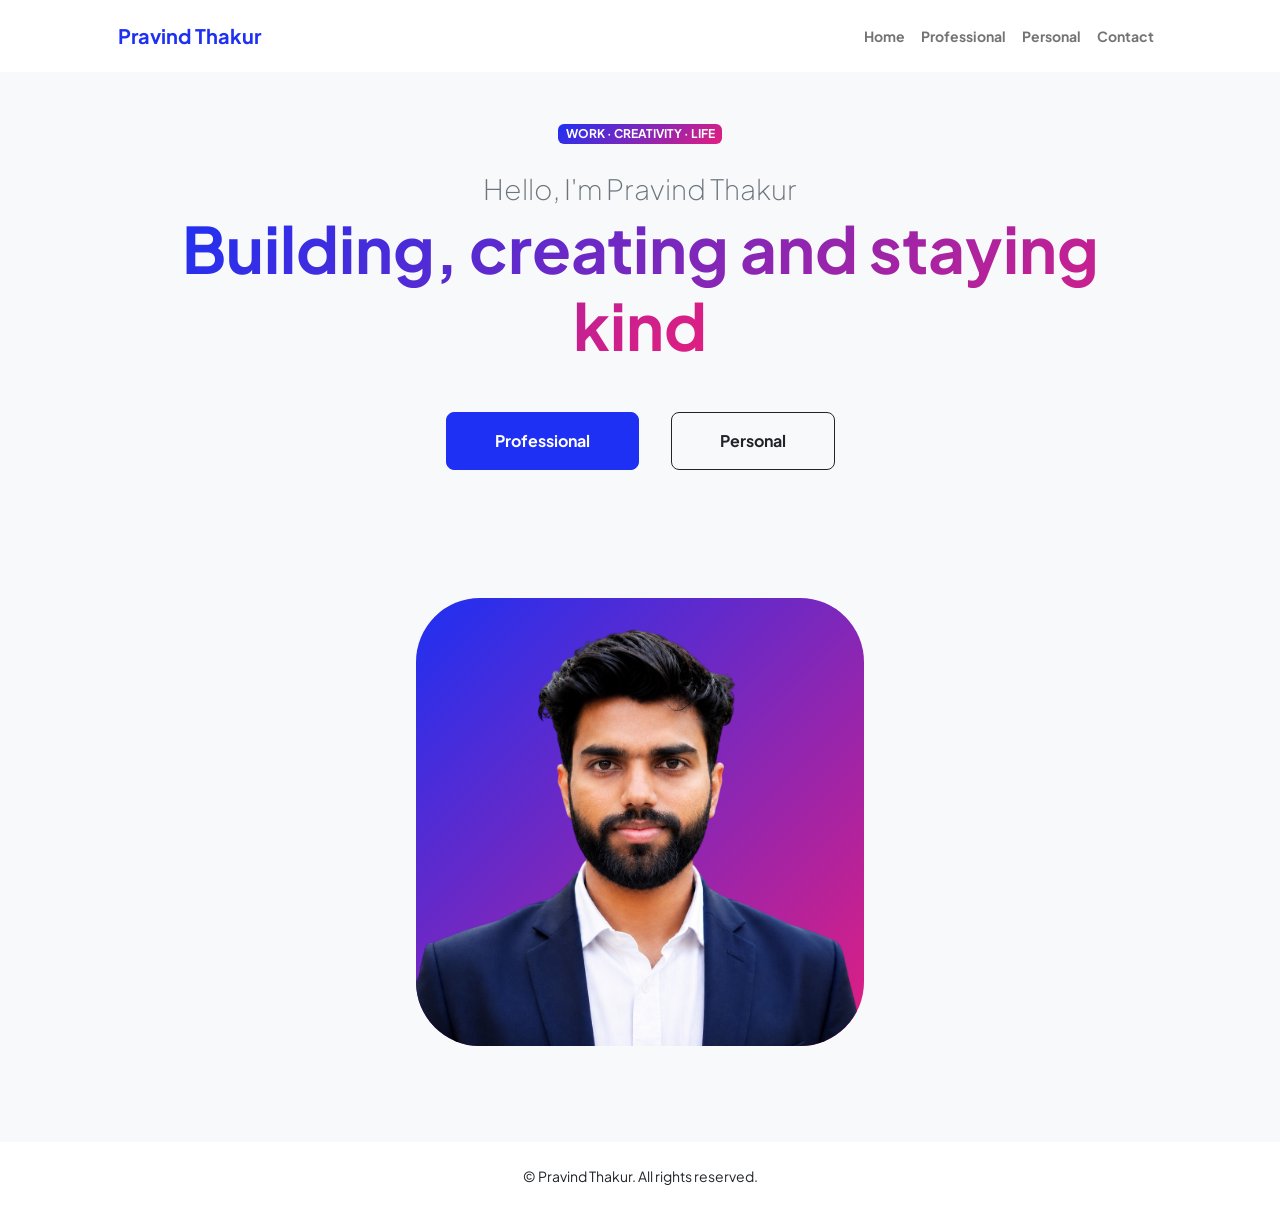
==== index.html @ dda386d2 "Update index.html" ====
<!DOCTYPE html>
<html lang="en">
    <head>
        <meta charset="utf-8" />
        <meta name="viewport" content="width=device-width, initial-scale=1, shrink-to-fit=no" />
        <meta name="description" content="" />
        <meta name="author" content="" />
        <title>Pravind Thakur | Home</title>
        <!-- Favicon-->
        <link rel="icon" type="image/x-icon" href="assets/favicon.ico" />
        <!-- Custom Google font-->
        <link rel="preconnect" href="https://fonts.googleapis.com" />
        <link rel="preconnect" href="https://fonts.gstatic.com" crossorigin />
        <link href="https://fonts.googleapis.com/css2?family=Plus+Jakarta+Sans:wght@100;200;300;400;500;600;700;800;900&amp;display=swap" rel="stylesheet" />
        <!-- Bootstrap icons-->
        <link href="https://cdn.jsdelivr.net/npm/bootstrap-icons@1.8.1/font/bootstrap-icons.css" rel="stylesheet" />
        <!-- Core theme CSS (includes Bootstrap)-->
        <link href="css/styles.css" rel="stylesheet" />
    </head>
    <body class="d-flex flex-column h-100 bg-light">
        <main class="flex-shrink-0">
            <!-- Navigation-->
            <nav class="navbar navbar-expand-lg navbar-light bg-white py-3">
                <div class="container px-5">
                    <a class="navbar-brand" href="index.html"><span class="fw-bolder text-primary">Pravind Thakur</span></a>
                    <button class="navbar-toggler" type="button" data-bs-toggle="collapse" data-bs-target="#navbarSupportedContent" aria-controls="navbarSupportedContent" aria-expanded="false" aria-label="Toggle navigation"><span class="navbar-toggler-icon"></span></button>
                    <div class="collapse navbar-collapse" id="navbarSupportedContent">
                        <ul class="navbar-nav ms-auto mb-2 mb-lg-0 small fw-bolder">
                            <li class="nav-item"><a class="nav-link" href="index.html">Home</a></li>
                            <li class="nav-item"><a class="nav-link" href="Professional.html">Professional</a></li>
                            <li class="nav-item"><a class="nav-link" href="Personal.html">Personal</a></li>
                            <li class="nav-item"><a class="nav-link" href="contact.html">Contact</a></li>
                        </ul>
                    </div>
                </div>
            </nav>
            <!-- Header-->
            <header class="py-5">
                <div class="container px-5 pb-5">
                    <div class="row gx-5 align-items-center">
                        <div class="col-xxl-5">
                            <!-- Header text content-->
<div class="text-center text-xxl-start">
    <div class="badge bg-gradient-primary-to-secondary text-white mb-4"><div class="text-uppercase">WORK  &middot;  CREATIVITY  &middot;  LIFE</div></div>
    <div class="fs-3 fw-light text-muted">Hello, I'm Pravind Thakur</div>
    <h1 class="display-3 fw-bolder mb-5"><span class="text-gradient d-inline">Building, creating and staying kind</span></h1>
    <div class="d-grid gap-3 d-sm-flex justify-content-sm-center justify-content-xxl-start mb-3">
        <a class="btn btn-primary btn-lg px-5 py-3 me-sm-3 fs-6 fw-bolder" href="Professional.html">Professional</a>
        <a class="btn btn-outline-dark btn-lg px-5 py-3 fs-6 fw-bolder" href="Personal.html">Personal</a>
    </div>
</div>
                        </div>
                        <div class="col-xxl-7">
                            <!-- Header profile picture-->
                            <div class="d-flex justify-content-center mt-5 mt-xxl-0">
                                <div class="profile bg-gradient-primary-to-secondary">
                                    <!-- TIP: For best results, use a photo with a transparent background like the demo example below-->
                                    <!-- Watch a tutorial on how to do this on YouTube (link)-->
                                    <img class="profile-img" src="assets/Profile.png" alt="..." />
                                    </div>
                                </div>
                            </div>
                        </div>
                    </div>
                </div>
            </header>

        </main>
        <!-- Footer-->
<footer class="bg-white py-4 mt-auto">
    <div class="container px-5">
        <div class="row align-items-center justify-content-center">
            <div class="col-auto text-center">
                <div class="small m-0">&copy; Pravind Thakur. All rights reserved.</div>
            </div>
        </div>
    </div>
</footer>
        <!-- Bootstrap core JS-->
        <script src="https://cdn.jsdelivr.net/npm/bootstrap@5.2.3/dist/js/bootstrap.bundle.min.js"></script>
        <!-- Core theme JS-->
        <script src="js/scripts.js"></script>
    </body>
</html>
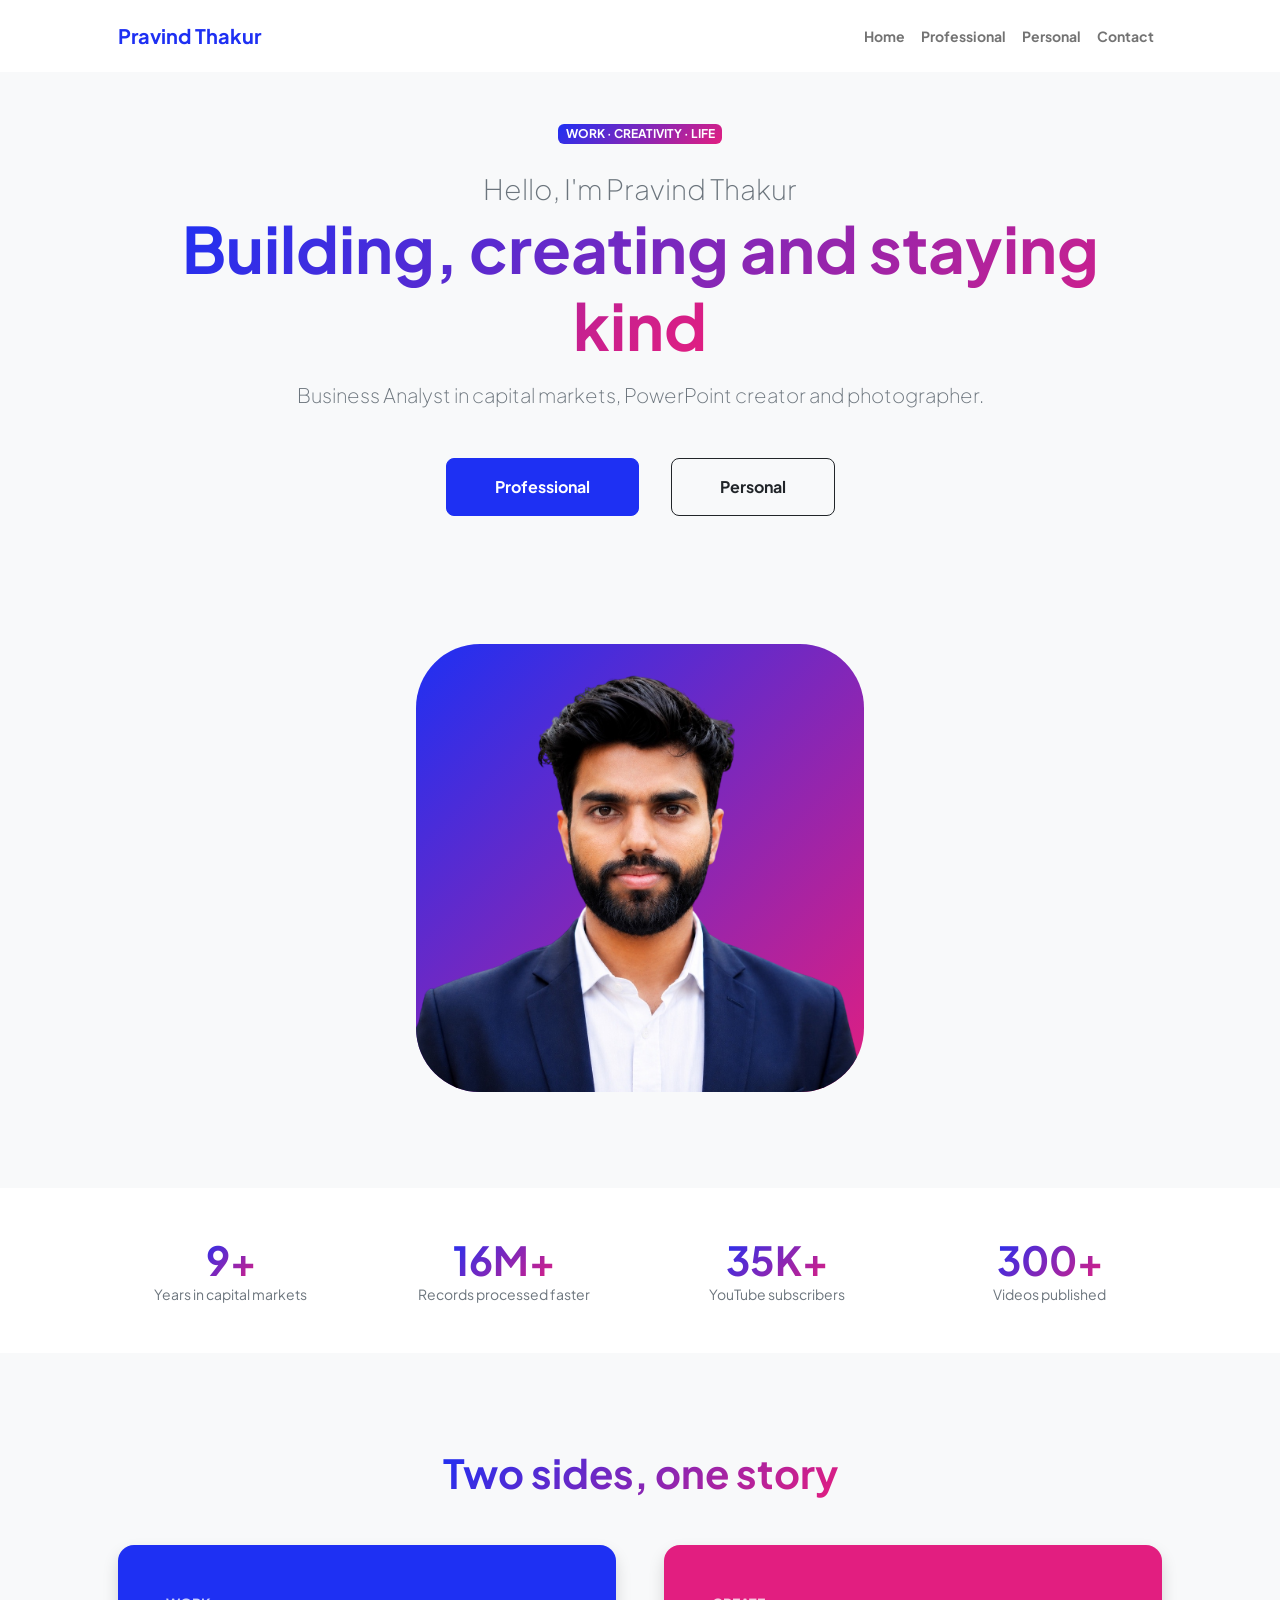
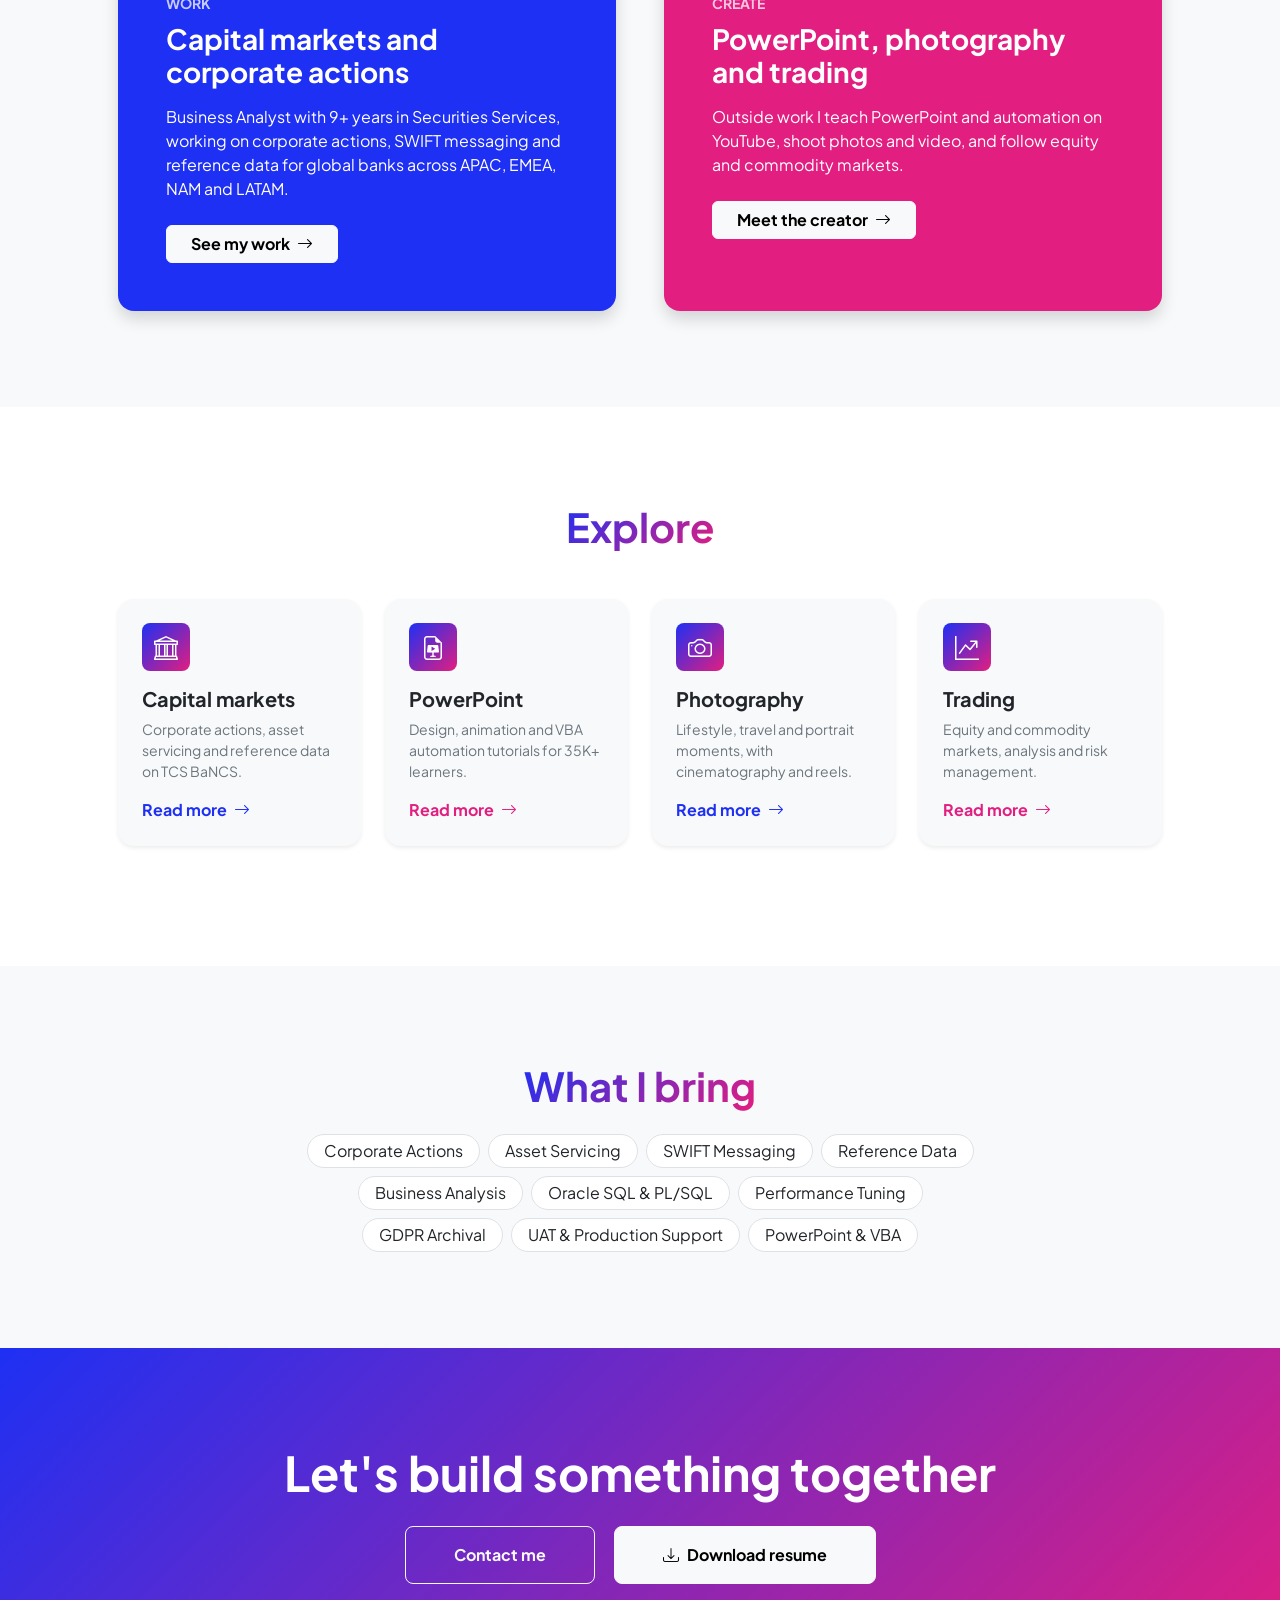
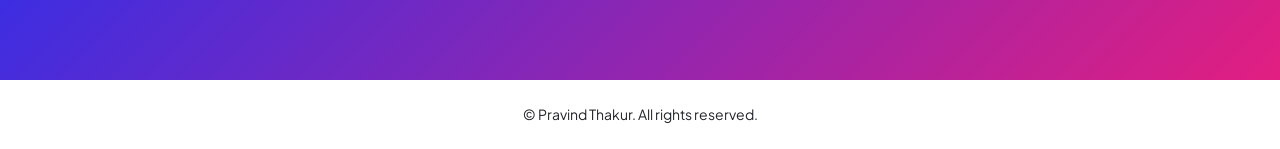
==== commit 010afc61: "Update index.html" ====
--- a/index.html
+++ b/index.html
@@ -34,30 +34,28 @@
                     </div>
                 </div>
             </nav>
-            <!-- Header-->
+
+            <!-- 1. Hero-->
             <header class="py-5">
                 <div class="container px-5 pb-5">
                     <div class="row gx-5 align-items-center">
                         <div class="col-xxl-5">
-                            <!-- Header text content-->
-<div class="text-center text-xxl-start">
-    <div class="badge bg-gradient-primary-to-secondary text-white mb-4"><div class="text-uppercase">WORK  &middot;  CREATIVITY  &middot;  LIFE</div></div>
-    <div class="fs-3 fw-light text-muted">Hello, I'm Pravind Thakur</div>
-    <h1 class="display-3 fw-bolder mb-5"><span class="text-gradient d-inline">Building, creating and staying kind</span></h1>
-    <div class="d-grid gap-3 d-sm-flex justify-content-sm-center justify-content-xxl-start mb-3">
-        <a class="btn btn-primary btn-lg px-5 py-3 me-sm-3 fs-6 fw-bolder" href="Professional.html">Professional</a>
-        <a class="btn btn-outline-dark btn-lg px-5 py-3 fs-6 fw-bolder" href="Personal.html">Personal</a>
-    </div>
-</div>
+                            <div class="text-center text-xxl-start">
+                                <div class="badge bg-gradient-primary-to-secondary text-white mb-4"><div class="text-uppercase">WORK &middot; CREATIVITY &middot; LIFE</div></div>
+                                <div class="fs-3 fw-light text-muted">Hello, I'm Pravind Thakur</div>
+                                <h1 class="display-3 fw-bolder mb-3"><span class="text-gradient d-inline">Building, creating and staying kind</span></h1>
+                                <p class="lead fw-light text-muted mb-5">Business Analyst in capital markets, PowerPoint creator and photographer.</p>
+                                <div class="d-grid gap-3 d-sm-flex justify-content-sm-center justify-content-xxl-start mb-3">
+                                    <a class="btn btn-primary btn-lg px-5 py-3 me-sm-3 fs-6 fw-bolder" href="Professional.html">Professional</a>
+                                    <a class="btn btn-outline-dark btn-lg px-5 py-3 fs-6 fw-bolder" href="Personal.html">Personal</a>
+                                </div>
+                            </div>
                         </div>
                         <div class="col-xxl-7">
                             <!-- Header profile picture-->
                             <div class="d-flex justify-content-center mt-5 mt-xxl-0">
                                 <div class="profile bg-gradient-primary-to-secondary">
-                                    <!-- TIP: For best results, use a photo with a transparent background like the demo example below-->
-                                    <!-- Watch a tutorial on how to do this on YouTube (link)-->
-                                    <img class="profile-img" src="assets/Profile.png" alt="..." />
-                                    </div>
+                                    <img class="profile-img" src="assets/Profile.png" alt="Pravind Thakur" />
                                 </div>
                             </div>
                         </div>
@@ -65,6 +63,147 @@
                 </div>
             </header>
 
+            <!-- 2. Stats strip-->
+            <section class="bg-white py-5">
+                <div class="container px-5">
+                    <div class="row gx-5 text-center">
+                        <div class="col-6 col-md-3 mb-4 mb-md-0">
+                            <div class="display-6 fw-bolder"><span class="text-gradient d-inline">9+</span></div>
+                            <div class="small text-muted">Years in capital markets</div>
+                        </div>
+                        <div class="col-6 col-md-3 mb-4 mb-md-0">
+                            <div class="display-6 fw-bolder"><span class="text-gradient d-inline">16M+</span></div>
+                            <div class="small text-muted">Records processed faster</div>
+                        </div>
+                        <div class="col-6 col-md-3">
+                            <div class="display-6 fw-bolder"><span class="text-gradient d-inline">35K+</span></div>
+                            <div class="small text-muted">YouTube subscribers</div>
+                        </div>
+                        <div class="col-6 col-md-3">
+                            <div class="display-6 fw-bolder"><span class="text-gradient d-inline">300+</span></div>
+                            <div class="small text-muted">Videos published</div>
+                        </div>
+                    </div>
+                </div>
+            </section>
+
+            <!-- 3. Two sides: Work and Create-->
+            <section class="py-5">
+                <div class="container px-5 my-5">
+                    <div class="text-center mb-5">
+                        <h2 class="display-6 fw-bolder mb-0"><span class="text-gradient d-inline">Two sides, one story</span></h2>
+                    </div>
+                    <div class="row gx-5 justify-content-center">
+                        <div class="col-lg-6 mb-4 mb-lg-0">
+                            <div class="card h-100 border-0 shadow rounded-4 bg-primary text-white">
+                                <div class="card-body p-5">
+                                    <div class="small fw-bolder text-uppercase mb-2 opacity-75">Work</div>
+                                    <h3 class="fw-bolder mb-3">Capital markets and corporate actions</h3>
+                                    <p class="mb-4">Business Analyst with 9+ years in Securities Services, working on corporate actions, SWIFT messaging and reference data for global banks across APAC, EMEA, NAM and LATAM.</p>
+                                    <a class="btn btn-light fw-bolder px-4" href="Professional.html">See my work <i class="bi bi-arrow-right ms-1"></i></a>
+                                </div>
+                            </div>
+                        </div>
+                        <div class="col-lg-6">
+                            <div class="card h-100 border-0 shadow rounded-4 bg-secondary text-white">
+                                <div class="card-body p-5">
+                                    <div class="small fw-bolder text-uppercase mb-2 opacity-75">Create</div>
+                                    <h3 class="fw-bolder mb-3">PowerPoint, photography and trading</h3>
+                                    <p class="mb-4">Outside work I teach PowerPoint and automation on YouTube, shoot photos and video, and follow equity and commodity markets.</p>
+                                    <a class="btn btn-light fw-bolder px-4" href="Personal.html">Meet the creator <i class="bi bi-arrow-right ms-1"></i></a>
+                                </div>
+                            </div>
+                        </div>
+                    </div>
+                </div>
+            </section>
+
+            <!-- 4. Explore-->
+            <section class="bg-white py-5">
+                <div class="container px-5 my-5">
+                    <div class="text-center mb-5">
+                        <h2 class="display-6 fw-bolder mb-0"><span class="text-gradient d-inline">Explore</span></h2>
+                    </div>
+                    <div class="row gx-4 row-cols-1 row-cols-md-2 row-cols-xl-4">
+                        <div class="col mb-4">
+                            <div class="card h-100 border-0 shadow-sm rounded-4 bg-light">
+                                <div class="card-body p-4">
+                                    <div class="feature bg-primary bg-gradient-primary-to-secondary text-white rounded-3 mb-3"><i class="bi bi-bank"></i></div>
+                                    <h3 class="h5 fw-bolder">Capital markets</h3>
+                                    <p class="small text-muted">Corporate actions, asset servicing and reference data on TCS BaNCS.</p>
+                                    <a class="text-primary fw-bolder text-decoration-none" href="Professional.html">Read more <i class="bi bi-arrow-right ms-1"></i></a>
+                                </div>
+                            </div>
+                        </div>
+                        <div class="col mb-4">
+                            <div class="card h-100 border-0 shadow-sm rounded-4 bg-light">
+                                <div class="card-body p-4">
+                                    <div class="feature bg-primary bg-gradient-primary-to-secondary text-white rounded-3 mb-3"><i class="bi bi-file-earmark-slides"></i></div>
+                                    <h3 class="h5 fw-bolder">PowerPoint</h3>
+                                    <p class="small text-muted">Design, animation and VBA automation tutorials for 35K+ learners.</p>
+                                    <a class="text-secondary fw-bolder text-decoration-none" href="Powerpoint.html">Read more <i class="bi bi-arrow-right ms-1"></i></a>
+                                </div>
+                            </div>
+                        </div>
+                        <div class="col mb-4">
+                            <div class="card h-100 border-0 shadow-sm rounded-4 bg-light">
+                                <div class="card-body p-4">
+                                    <div class="feature bg-primary bg-gradient-primary-to-secondary text-white rounded-3 mb-3"><i class="bi bi-camera"></i></div>
+                                    <h3 class="h5 fw-bolder">Photography</h3>
+                                    <p class="small text-muted">Lifestyle, travel and portrait moments, with cinematography and reels.</p>
+                                    <a class="text-primary fw-bolder text-decoration-none" href="Photography.html">Read more <i class="bi bi-arrow-right ms-1"></i></a>
+                                </div>
+                            </div>
+                        </div>
+                        <div class="col mb-4">
+                            <div class="card h-100 border-0 shadow-sm rounded-4 bg-light">
+                                <div class="card-body p-4">
+                                    <div class="feature bg-primary bg-gradient-primary-to-secondary text-white rounded-3 mb-3"><i class="bi bi-graph-up-arrow"></i></div>
+                                    <h3 class="h5 fw-bolder">Trading</h3>
+                                    <p class="small text-muted">Equity and commodity markets, analysis and risk management.</p>
+                                    <a class="text-secondary fw-bolder text-decoration-none" href="Trading.html">Read more <i class="bi bi-arrow-right ms-1"></i></a>
+                                </div>
+                            </div>
+                        </div>
+                    </div>
+                </div>
+            </section>
+
+            <!-- 5. Skills at a glance-->
+            <section class="py-5">
+                <div class="container px-5 my-5">
+                    <div class="row gx-5 justify-content-center">
+                        <div class="col-lg-10 col-xl-8">
+                            <div class="text-center mb-4">
+                                <h2 class="display-6 fw-bolder mb-0"><span class="text-gradient d-inline">What I bring</span></h2>
+                            </div>
+                            <div class="d-flex flex-wrap justify-content-center gap-2">
+                                <span class="badge bg-white text-dark border fw-normal fs-6 rounded-pill px-3 py-2">Corporate Actions</span>
+                                <span class="badge bg-white text-dark border fw-normal fs-6 rounded-pill px-3 py-2">Asset Servicing</span>
+                                <span class="badge bg-white text-dark border fw-normal fs-6 rounded-pill px-3 py-2">SWIFT Messaging</span>
+                                <span class="badge bg-white text-dark border fw-normal fs-6 rounded-pill px-3 py-2">Reference Data</span>
+                                <span class="badge bg-white text-dark border fw-normal fs-6 rounded-pill px-3 py-2">Business Analysis</span>
+                                <span class="badge bg-white text-dark border fw-normal fs-6 rounded-pill px-3 py-2">Oracle SQL &amp; PL/SQL</span>
+                                <span class="badge bg-white text-dark border fw-normal fs-6 rounded-pill px-3 py-2">Performance Tuning</span>
+                                <span class="badge bg-white text-dark border fw-normal fs-6 rounded-pill px-3 py-2">GDPR Archival</span>
+                                <span class="badge bg-white text-dark border fw-normal fs-6 rounded-pill px-3 py-2">UAT &amp; Production Support</span>
+                                <span class="badge bg-white text-dark border fw-normal fs-6 rounded-pill px-3 py-2">PowerPoint &amp; VBA</span>
+                            </div>
+                        </div>
+                    </div>
+                </div>
+            </section>
+
+            <!-- 6. Call to action-->
+            <section class="py-5 bg-gradient-primary-to-secondary text-white">
+                <div class="container px-5 my-5">
+                    <div class="text-center">
+                        <h2 class="display-5 fw-bolder mb-4">Let's build something together</h2>
+                        <a class="btn btn-outline-light btn-lg px-5 py-3 fs-6 fw-bolder me-sm-3 mb-3 mb-sm-0" href="contact.html">Contact me</a>
+                        <a class="btn btn-light btn-lg px-5 py-3 fs-6 fw-bolder" href="assets/PravindThakur.pdf" download="PravindThakur.pdf"><i class="bi bi-download me-2"></i>Download resume</a>
+                    </div>
+                </div>
+            </section>
         </main>
         <!-- Footer-->
 <footer class="bg-white py-4 mt-auto">
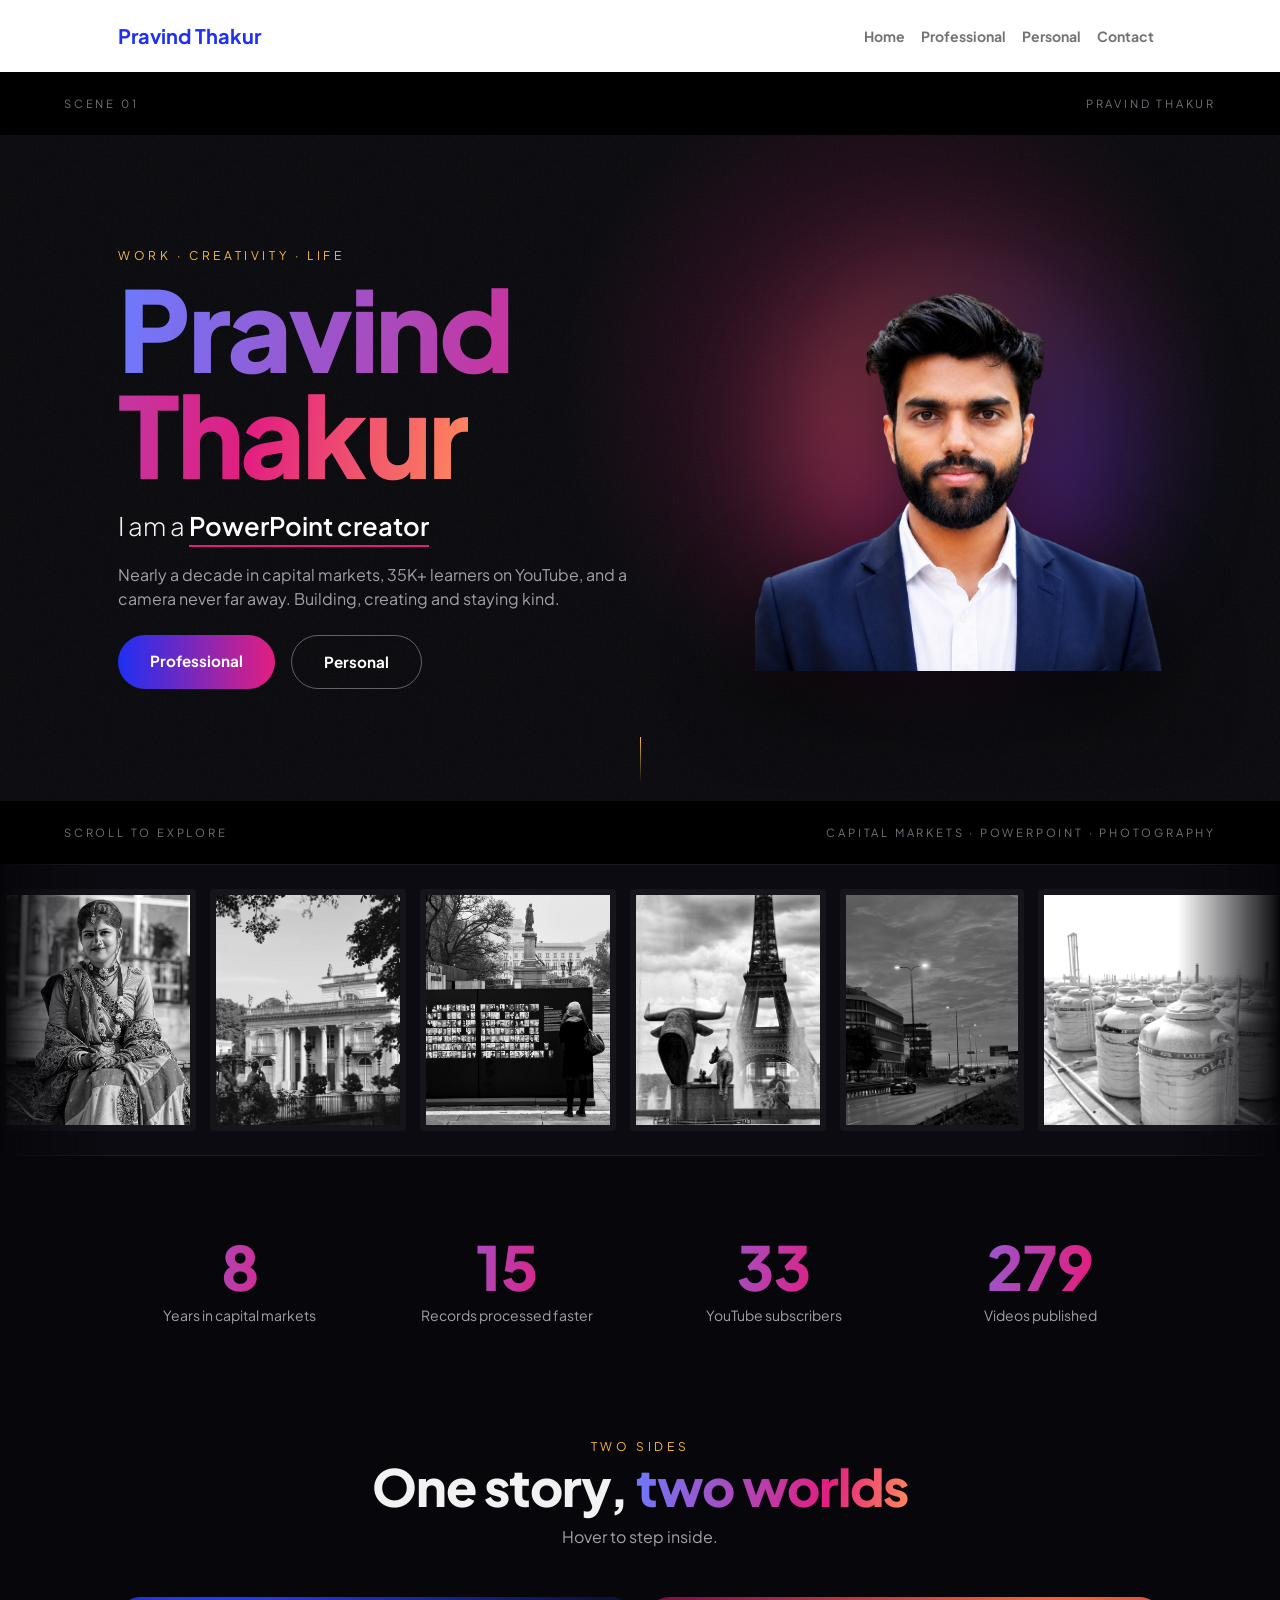
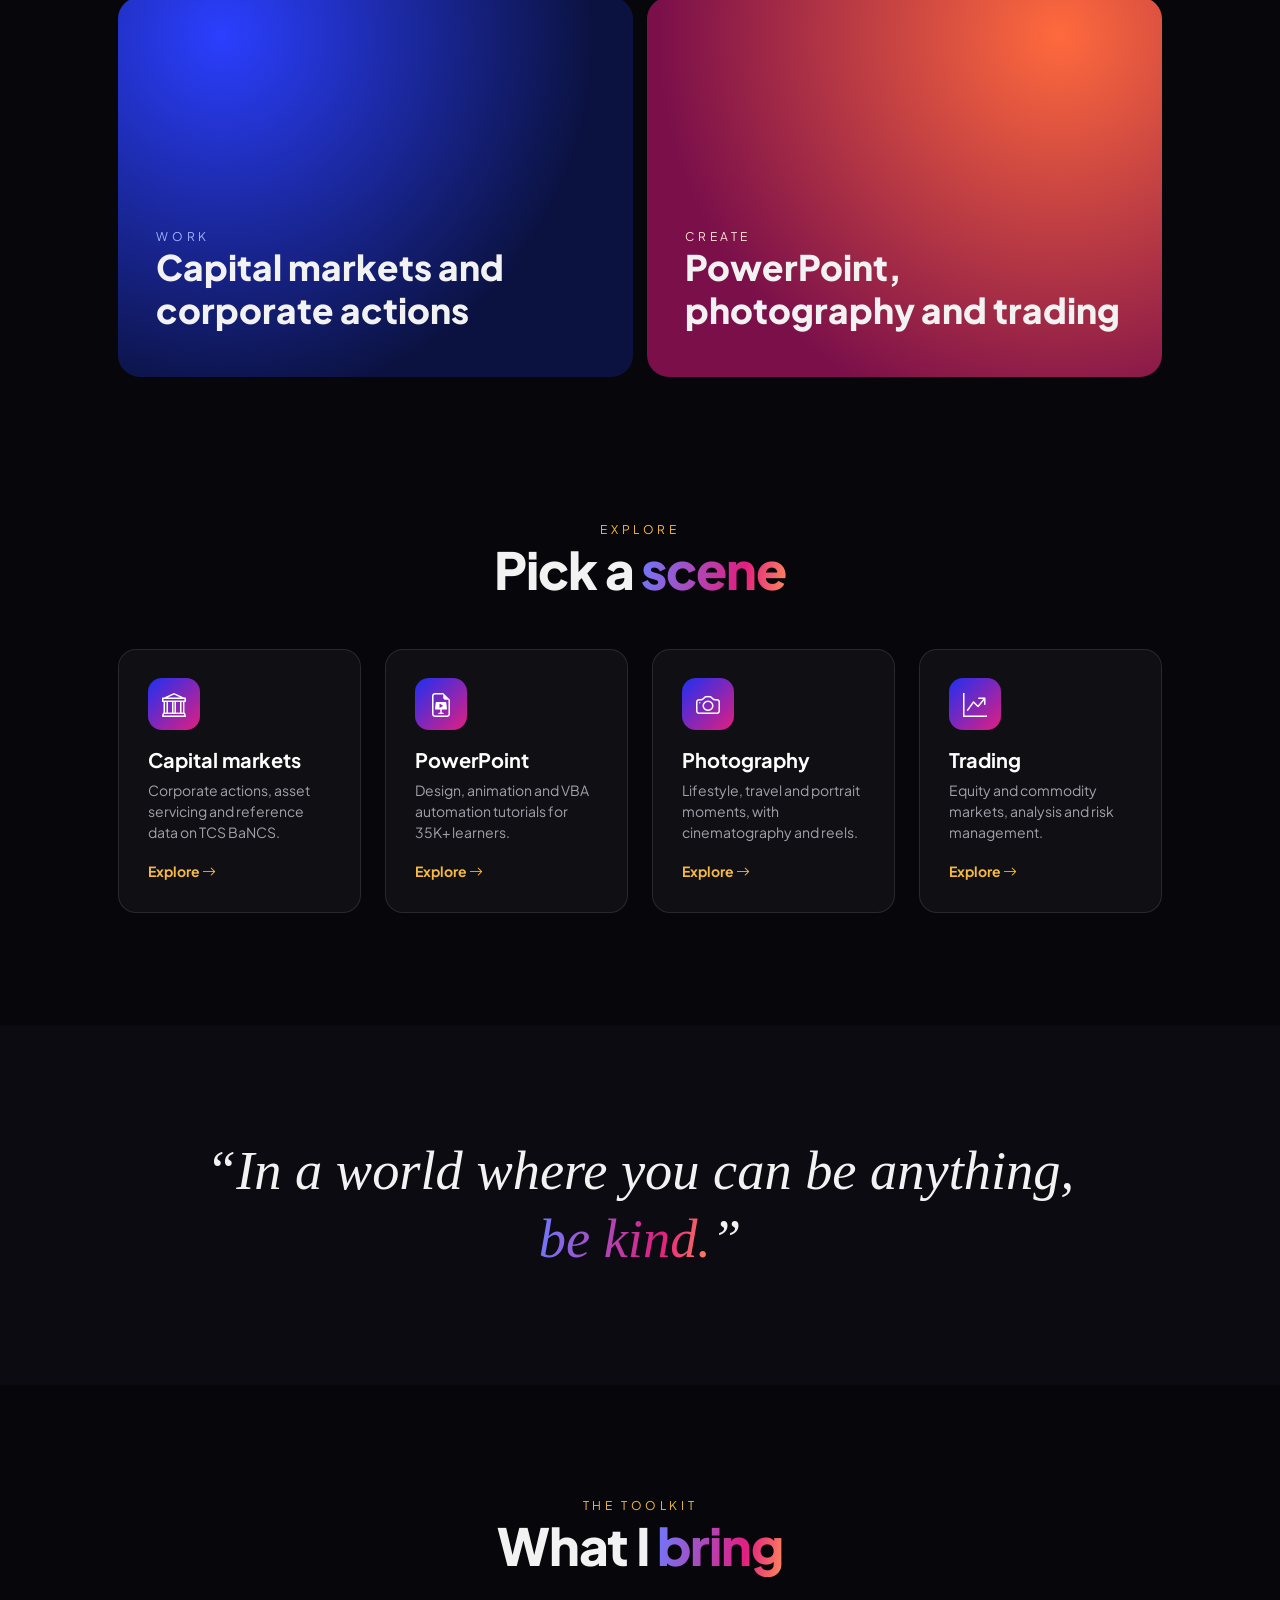
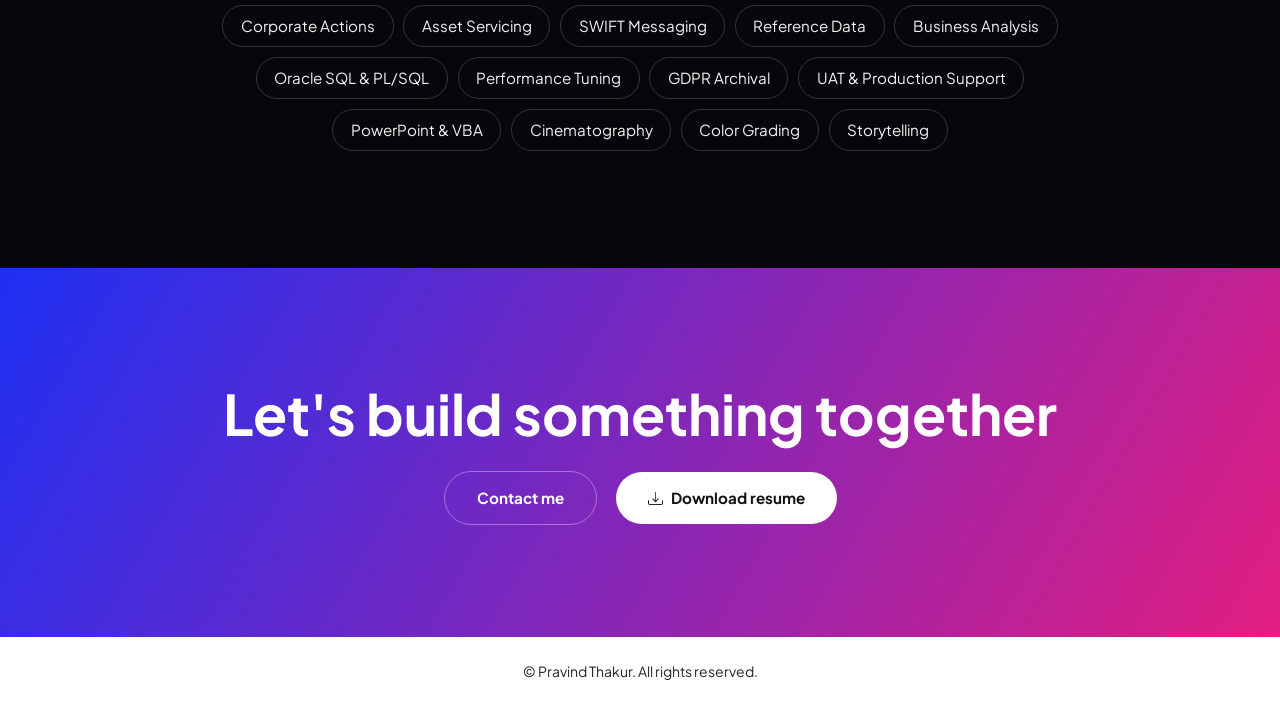
==== commit 51acda1f: "Update index.html" ====
--- a/index.html
+++ b/index.html
@@ -35,175 +35,323 @@
                 </div>
             </nav>
 
-            <!-- 1. Hero-->
-            <header class="py-5">
-                <div class="container px-5 pb-5">
-                    <div class="row gx-5 align-items-center">
-                        <div class="col-xxl-5">
-                            <div class="text-center text-xxl-start">
-                                <div class="badge bg-gradient-primary-to-secondary text-white mb-4"><div class="text-uppercase">WORK &middot; CREATIVITY &middot; LIFE</div></div>
-                                <div class="fs-3 fw-light text-muted">Hello, I'm Pravind Thakur</div>
-                                <h1 class="display-3 fw-bolder mb-3"><span class="text-gradient d-inline">Building, creating and staying kind</span></h1>
-                                <p class="lead fw-light text-muted mb-5">Business Analyst in capital markets, PowerPoint creator and photographer.</p>
-                                <div class="d-grid gap-3 d-sm-flex justify-content-sm-center justify-content-xxl-start mb-3">
-                                    <a class="btn btn-primary btn-lg px-5 py-3 me-sm-3 fs-6 fw-bolder" href="Professional.html">Professional</a>
-                                    <a class="btn btn-outline-dark btn-lg px-5 py-3 fs-6 fw-bolder" href="Personal.html">Personal</a>
+            <!-- ===== Cinematic home body: styles ===== -->
+            <script>document.documentElement.classList.add('js');</script>
+            <style>
+                .cine{background:#07070b;color:#f2f2f2;position:relative;overflow:hidden}
+                .cine a{text-decoration:none}
+                .c-grad{background:linear-gradient(100deg,#6c7bff 0%,#e21e80 70%,#ff8a5c 100%);-webkit-background-clip:text;background-clip:text;-webkit-text-fill-color:transparent}
+                .c-gold{color:#f5b942}
+                .c-muted{color:#a1a1aa}
+                #cScroll{position:fixed;top:0;left:0;height:3px;width:0;background:linear-gradient(90deg,#1e30f3,#e21e80);z-index:2000}
+
+                .c-hero{position:relative;min-height:88vh;display:flex;align-items:center;padding:9vh 0}
+                .c-hero::before{content:"";position:absolute;inset:0;background:radial-gradient(520px circle at var(--mx,70%) var(--my,40%),rgba(226,30,128,.28),transparent 65%);pointer-events:none}
+                .c-hero::after{content:"";position:absolute;inset:0;opacity:.07;pointer-events:none;background-image:url("data:image/svg+xml;utf8,<svg xmlns='http://www.w3.org/2000/svg' width='160' height='160'><filter id='n'><feTurbulence type='fractalNoise' baseFrequency='.9' numOctaves='2'/></filter><rect width='100%' height='100%' filter='url(%23n)'/></svg>")}
+                .c-lb{position:absolute;left:0;right:0;height:7vh;background:#000;display:flex;align-items:center;justify-content:space-between;padding:0 5vw;font-size:.7rem;letter-spacing:.25em;text-transform:uppercase;color:#71717a;z-index:2}
+                .c-lb.top{top:0}.c-lb.bot{bottom:0}
+                .c-eyebrow{letter-spacing:.3em;font-size:.75rem;text-transform:uppercase;color:#f5b942}
+                .c-title{font-size:clamp(3rem,9vw,7rem);font-weight:800;line-height:.95;letter-spacing:-.03em;margin:.6rem 0 1.2rem}
+                .c-role{font-size:clamp(1.1rem,2.4vw,1.6rem);font-weight:300;min-height:2.2em}
+                .c-role b{font-weight:600;color:#fff;transition:opacity .35s,transform .35s;display:inline-block;border-bottom:2px solid #e21e80}
+                .c-role b.out{opacity:0;transform:translateY(8px)}
+                .c-btn{display:inline-block;padding:.9rem 2rem;border-radius:999px;font-weight:700;font-size:.95rem;transition:transform .25s,box-shadow .25s,background .25s}
+                .c-btn:hover{transform:translateY(-3px)}
+                .c-btn.fill{background:linear-gradient(90deg,#1e30f3,#e21e80);color:#fff}
+                .c-btn.fill:hover{box-shadow:0 10px 30px rgba(226,30,128,.4);color:#fff}
+                .c-btn.line{border:1px solid rgba(255,255,255,.35);color:#fff}
+                .c-btn.line:hover{background:#fff;color:#000}
+                .c-portrait{position:relative;display:flex;justify-content:center;z-index:1}
+                .c-portrait::before{content:"";position:absolute;width:75%;aspect-ratio:1;border-radius:50%;top:8%;background:conic-gradient(from 90deg,#1e30f3,#e21e80,#ff8a5c,#1e30f3);filter:blur(70px);opacity:.55;animation:cSpin 14s linear infinite}
+                @keyframes cSpin{to{transform:rotate(360deg)}}
+                .c-portrait img{position:relative;max-height:62vh;max-width:100%;animation:cFloat 6s ease-in-out infinite;filter:drop-shadow(0 25px 40px rgba(0,0,0,.6))}
+                @keyframes cFloat{50%{transform:translateY(-12px)}}
+                .c-scroll{position:absolute;bottom:9vh;left:50%;width:1px;height:46px;background:linear-gradient(#f5b942,transparent);z-index:2;animation:cDrop 2s ease-in-out infinite}
+                @keyframes cDrop{0%{transform:scaleY(0);transform-origin:top}50%{transform:scaleY(1);transform-origin:top}51%{transform-origin:bottom}100%{transform:scaleY(0);transform-origin:bottom}}
+
+                .c-sec{padding:7rem 0;position:relative}
+                .c-h2{font-size:clamp(2rem,4.5vw,3.2rem);font-weight:800;letter-spacing:-.02em}
+
+                .c-reel{overflow:hidden;padding:1.5rem 0;border-top:1px solid #1c1c24;border-bottom:1px solid #1c1c24;background:#0b0b11;-webkit-mask-image:linear-gradient(90deg,transparent,#000 8%,#000 92%,transparent);mask-image:linear-gradient(90deg,transparent,#000 8%,#000 92%,transparent)}
+                .c-track{display:flex;gap:14px;width:max-content;animation:cMarq 60s linear infinite}
+                .c-reel:hover .c-track{animation-play-state:paused}
+                @keyframes cMarq{to{transform:translateX(-50%)}}
+                .c-frame{flex:0 0 auto;border:6px solid #15151c;border-radius:4px;overflow:hidden;position:relative}
+                .c-frame img{height:230px;width:auto;display:block;filter:grayscale(1) contrast(1.1);transition:filter .4s,transform .4s}
+                .c-frame:hover img{filter:none;transform:scale(1.06)}
+
+                .c-stat{font-size:clamp(2.4rem,5vw,3.8rem);font-weight:800;line-height:1}
+
+                .c-worlds{display:flex;gap:14px;min-height:380px}
+                .c-world{flex:1;border-radius:22px;padding:2.4rem;display:flex;flex-direction:column;justify-content:flex-end;position:relative;overflow:hidden;transition:flex .6s cubic-bezier(.2,.8,.2,1)}
+                .c-world:hover{flex:1.7}
+                .c-world.work{background:radial-gradient(circle at 20% 10%,#2b3fff,#0b1240 70%)}
+                .c-world.create{background:radial-gradient(circle at 80% 10%,#ff6a3d,#7a0f4a 75%)}
+                .c-world .more{max-height:0;opacity:0;overflow:hidden;transition:max-height .6s,opacity .6s}
+                .c-world:hover .more{max-height:200px;opacity:1}
+                .c-world h3{font-size:clamp(1.5rem,3vw,2.2rem);font-weight:800}
+                @media (max-width:767px){.c-worlds{flex-direction:column}.c-world .more{max-height:200px;opacity:1}}
+
+                .c-card{background:rgba(255,255,255,.04);border:1px solid rgba(255,255,255,.1);border-radius:18px;padding:1.8rem;height:100%;transition:transform .15s,border-color .3s,background .3s;transform-style:preserve-3d}
+                .c-card:hover{border-color:rgba(226,30,128,.7);background:rgba(255,255,255,.07)}
+                .c-ico{width:52px;height:52px;border-radius:14px;display:flex;align-items:center;justify-content:center;font-size:1.5rem;background:linear-gradient(135deg,#1e30f3,#e21e80);color:#fff;margin-bottom:1.1rem}
+
+                .c-quote{font-family:Georgia,'Times New Roman',serif;font-style:italic;font-size:clamp(1.8rem,4.6vw,3.4rem);line-height:1.25;text-align:center;max-width:900px;margin:0 auto}
+                .c-tag{display:inline-block;padding:.55rem 1.1rem;margin:.3rem;border:1px solid rgba(255,255,255,.18);border-radius:999px;font-size:.95rem;transition:all .25s;cursor:default}
+                .c-tag:hover{background:#fff;color:#000;transform:translateY(-4px) rotate(-2deg);box-shadow:0 10px 24px rgba(226,30,128,.35)}
+
+                .c-cta{background:linear-gradient(120deg,#1e30f3,#e21e80);padding:7rem 0;text-align:center}
+
+                .js .rv{opacity:0;transform:translateY(34px);transition:opacity .9s ease,transform .9s ease}
+                .js .rv.in{opacity:1;transform:none}
+                .js .rv.d1{transition-delay:.12s}.js .rv.d2{transition-delay:.24s}.js .rv.d3{transition-delay:.36s}
+                @media (prefers-reduced-motion:reduce){
+                    .c-track,.c-portrait::before,.c-portrait img,.c-scroll{animation:none}
+                    .js .rv{opacity:1;transform:none;transition:none}
+                    .c-world,.c-card,.c-tag,.c-btn{transition:none}
+                }
+            </style>
+
+            <div class="cine">
+                <div id="cScroll"></div>
+
+                <!-- 1. Hero scene-->
+                <section class="c-hero" id="cHero">
+                    <div class="c-lb top"><span>Scene 01</span><span>Pravind Thakur</span></div>
+                    <div class="container px-5" style="position:relative;z-index:1">
+                        <div class="row align-items-center gx-5">
+                            <div class="col-lg-7 text-center text-lg-start rv">
+                                <div class="c-eyebrow">Work &middot; Creativity &middot; Life</div>
+                                <h1 class="c-title"><span class="c-grad">Pravind<br>Thakur</span></h1>
+                                <div class="c-role">I am a <b id="cRole">business analyst</b></div>
+                                <p class="c-muted mb-4" style="max-width:520px">Nearly a decade in capital markets, 35K+ learners on YouTube, and a camera never far away. Building, creating and staying kind.</p>
+                                <div class="d-flex flex-wrap gap-3 justify-content-center justify-content-lg-start">
+                                    <a class="c-btn fill" href="Professional.html">Professional</a>
+                                    <a class="c-btn line" href="Personal.html">Personal</a>
                                 </div>
                             </div>
-                        </div>
-                        <div class="col-xxl-7">
-                            <!-- Header profile picture-->
-                            <div class="d-flex justify-content-center mt-5 mt-xxl-0">
-                                <div class="profile bg-gradient-primary-to-secondary">
-                                    <img class="profile-img" src="assets/Profile.png" alt="Pravind Thakur" />
+                            <div class="col-lg-5 mt-5 mt-lg-0 rv d2">
+                                <div class="c-portrait"><img src="assets/Profile.png" alt="Pravind Thakur" /></div>
+                            </div>
+                        </div>
+                    </div>
+                    <div class="c-scroll"></div>
+                    <div class="c-lb bot"><span>Scroll to explore</span><span>Capital markets &middot; PowerPoint &middot; Photography</span></div>
+                </section>
+
+                <!-- 2. Photo reel-->
+                <section class="c-reel" aria-label="Photo reel">
+                    <div class="c-track">
+                        <a class="c-frame" href="Photography.html"><img src="photos/photo1.JPG" alt="Photo 1" loading="lazy" onerror="this.parentNode.style.display='none'" /></a>
+                        <a class="c-frame" href="Photography.html"><img src="photos/photo2.JPG" alt="Photo 2" loading="lazy" onerror="this.parentNode.style.display='none'" /></a>
+                        <a class="c-frame" href="Photography.html"><img src="photos/photo3.JPG" alt="Photo 3" loading="lazy" onerror="this.parentNode.style.display='none'" /></a>
+                        <a class="c-frame" href="Photography.html"><img src="photos/photo4.JPG" alt="Photo 4" loading="lazy" onerror="this.parentNode.style.display='none'" /></a>
+                        <a class="c-frame" href="Photography.html"><img src="photos/photo5.JPG" alt="Photo 5" loading="lazy" onerror="this.parentNode.style.display='none'" /></a>
+                        <a class="c-frame" href="Photography.html"><img src="photos/photo7.jpeg" alt="Photo 7" loading="lazy" onerror="this.parentNode.style.display='none'" /></a>
+                        <a class="c-frame" href="Photography.html"><img src="photos/photo8.jpeg" alt="Photo 8" loading="lazy" onerror="this.parentNode.style.display='none'" /></a>
+                        <a class="c-frame" href="Photography.html"><img src="photos/photo9.jpg" alt="Photo 9" loading="lazy" onerror="this.parentNode.style.display='none'" /></a>
+                        <a class="c-frame" href="Photography.html"><img src="photos/photo1.JPG" alt="" loading="lazy" onerror="this.parentNode.style.display='none'" /></a>
+                        <a class="c-frame" href="Photography.html"><img src="photos/photo2.JPG" alt="" loading="lazy" onerror="this.parentNode.style.display='none'" /></a>
+                        <a class="c-frame" href="Photography.html"><img src="photos/photo3.JPG" alt="" loading="lazy" onerror="this.parentNode.style.display='none'" /></a>
+                        <a class="c-frame" href="Photography.html"><img src="photos/photo4.JPG" alt="" loading="lazy" onerror="this.parentNode.style.display='none'" /></a>
+                        <a class="c-frame" href="Photography.html"><img src="photos/photo5.JPG" alt="" loading="lazy" onerror="this.parentNode.style.display='none'" /></a>
+                        <a class="c-frame" href="Photography.html"><img src="photos/photo7.jpeg" alt="" loading="lazy" onerror="this.parentNode.style.display='none'" /></a>
+                        <a class="c-frame" href="Photography.html"><img src="photos/photo8.jpeg" alt="" loading="lazy" onerror="this.parentNode.style.display='none'" /></a>
+                        <a class="c-frame" href="Photography.html"><img src="photos/photo9.jpg" alt="" loading="lazy" onerror="this.parentNode.style.display='none'" /></a>
+                    </div>
+                </section>
+
+                <!-- 3. Numbers-->
+                <section class="c-sec" style="padding:5rem 0">
+                    <div class="container px-5">
+                        <div class="row text-center gy-4">
+                            <div class="col-6 col-md-3 rv"><div class="c-stat c-grad" data-count="9" data-suffix="+">0</div><div class="c-muted small mt-2">Years in capital markets</div></div>
+                            <div class="col-6 col-md-3 rv d1"><div class="c-stat c-grad" data-count="16" data-suffix="M+">0</div><div class="c-muted small mt-2">Records processed faster</div></div>
+                            <div class="col-6 col-md-3 rv d2"><div class="c-stat c-grad" data-count="35" data-suffix="K+">0</div><div class="c-muted small mt-2">YouTube subscribers</div></div>
+                            <div class="col-6 col-md-3 rv d3"><div class="c-stat c-grad" data-count="300" data-suffix="+">0</div><div class="c-muted small mt-2">Videos published</div></div>
+                        </div>
+                    </div>
+                </section>
+
+                <!-- 4. Two worlds-->
+                <section class="c-sec" style="padding-top:2rem">
+                    <div class="container px-5">
+                        <div class="text-center mb-5 rv">
+                            <div class="c-eyebrow">Two sides</div>
+                            <h2 class="c-h2">One story, <span class="c-grad">two worlds</span></h2>
+                            <p class="c-muted">Hover to step inside.</p>
+                        </div>
+                        <div class="c-worlds rv d1">
+                            <div class="c-world work">
+                                <div class="c-eyebrow" style="color:#9db4ff">Work</div>
+                                <h3>Capital markets and corporate actions</h3>
+                                <div class="more">
+                                    <p class="mt-2">Business Analyst on TCS BaNCS, working with global banks across APAC, EMEA, NAM and LATAM on corporate actions, SWIFT messaging and reference data.</p>
+                                    <a class="c-btn fill" href="Professional.html">See my work</a>
                                 </div>
                             </div>
-                        </div>
-                    </div>
-                </div>
-            </header>
-
-            <!-- 2. Stats strip-->
-            <section class="bg-white py-5">
-                <div class="container px-5">
-                    <div class="row gx-5 text-center">
-                        <div class="col-6 col-md-3 mb-4 mb-md-0">
-                            <div class="display-6 fw-bolder"><span class="text-gradient d-inline">9+</span></div>
-                            <div class="small text-muted">Years in capital markets</div>
-                        </div>
-                        <div class="col-6 col-md-3 mb-4 mb-md-0">
-                            <div class="display-6 fw-bolder"><span class="text-gradient d-inline">16M+</span></div>
-                            <div class="small text-muted">Records processed faster</div>
-                        </div>
-                        <div class="col-6 col-md-3">
-                            <div class="display-6 fw-bolder"><span class="text-gradient d-inline">35K+</span></div>
-                            <div class="small text-muted">YouTube subscribers</div>
-                        </div>
-                        <div class="col-6 col-md-3">
-                            <div class="display-6 fw-bolder"><span class="text-gradient d-inline">300+</span></div>
-                            <div class="small text-muted">Videos published</div>
-                        </div>
-                    </div>
-                </div>
-            </section>
-
-            <!-- 3. Two sides: Work and Create-->
-            <section class="py-5">
-                <div class="container px-5 my-5">
-                    <div class="text-center mb-5">
-                        <h2 class="display-6 fw-bolder mb-0"><span class="text-gradient d-inline">Two sides, one story</span></h2>
-                    </div>
-                    <div class="row gx-5 justify-content-center">
-                        <div class="col-lg-6 mb-4 mb-lg-0">
-                            <div class="card h-100 border-0 shadow rounded-4 bg-primary text-white">
-                                <div class="card-body p-5">
-                                    <div class="small fw-bolder text-uppercase mb-2 opacity-75">Work</div>
-                                    <h3 class="fw-bolder mb-3">Capital markets and corporate actions</h3>
-                                    <p class="mb-4">Business Analyst with 9+ years in Securities Services, working on corporate actions, SWIFT messaging and reference data for global banks across APAC, EMEA, NAM and LATAM.</p>
-                                    <a class="btn btn-light fw-bolder px-4" href="Professional.html">See my work <i class="bi bi-arrow-right ms-1"></i></a>
+                            <div class="c-world create">
+                                <div class="c-eyebrow" style="color:#ffe3d1">Create</div>
+                                <h3>PowerPoint, photography and trading</h3>
+                                <div class="more">
+                                    <p class="mt-2">I teach PowerPoint and automation on YouTube, shoot photos and video, and follow equity and commodity markets.</p>
+                                    <a class="c-btn line" href="Personal.html">Meet the creator</a>
                                 </div>
                             </div>
                         </div>
-                        <div class="col-lg-6">
-                            <div class="card h-100 border-0 shadow rounded-4 bg-secondary text-white">
-                                <div class="card-body p-5">
-                                    <div class="small fw-bolder text-uppercase mb-2 opacity-75">Create</div>
-                                    <h3 class="fw-bolder mb-3">PowerPoint, photography and trading</h3>
-                                    <p class="mb-4">Outside work I teach PowerPoint and automation on YouTube, shoot photos and video, and follow equity and commodity markets.</p>
-                                    <a class="btn btn-light fw-bolder px-4" href="Personal.html">Meet the creator <i class="bi bi-arrow-right ms-1"></i></a>
-                                </div>
-                            </div>
-                        </div>
-                    </div>
-                </div>
-            </section>
-
-            <!-- 4. Explore-->
-            <section class="bg-white py-5">
-                <div class="container px-5 my-5">
-                    <div class="text-center mb-5">
-                        <h2 class="display-6 fw-bolder mb-0"><span class="text-gradient d-inline">Explore</span></h2>
-                    </div>
-                    <div class="row gx-4 row-cols-1 row-cols-md-2 row-cols-xl-4">
-                        <div class="col mb-4">
-                            <div class="card h-100 border-0 shadow-sm rounded-4 bg-light">
-                                <div class="card-body p-4">
-                                    <div class="feature bg-primary bg-gradient-primary-to-secondary text-white rounded-3 mb-3"><i class="bi bi-bank"></i></div>
+                    </div>
+                </section>
+
+                <!-- 5. Explore cards-->
+                <section class="c-sec" style="padding-top:2rem">
+                    <div class="container px-5">
+                        <div class="text-center mb-5 rv">
+                            <div class="c-eyebrow">Explore</div>
+                            <h2 class="c-h2">Pick a <span class="c-grad">scene</span></h2>
+                        </div>
+                        <div class="row g-4">
+                            <div class="col-md-6 col-xl-3 rv">
+                                <a class="c-card d-block text-white" data-tilt href="Professional.html">
+                                    <div class="c-ico"><i class="bi bi-bank"></i></div>
                                     <h3 class="h5 fw-bolder">Capital markets</h3>
-                                    <p class="small text-muted">Corporate actions, asset servicing and reference data on TCS BaNCS.</p>
-                                    <a class="text-primary fw-bolder text-decoration-none" href="Professional.html">Read more <i class="bi bi-arrow-right ms-1"></i></a>
-                                </div>
-                            </div>
-                        </div>
-                        <div class="col mb-4">
-                            <div class="card h-100 border-0 shadow-sm rounded-4 bg-light">
-                                <div class="card-body p-4">
-                                    <div class="feature bg-primary bg-gradient-primary-to-secondary text-white rounded-3 mb-3"><i class="bi bi-file-earmark-slides"></i></div>
+                                    <p class="c-muted small">Corporate actions, asset servicing and reference data on TCS BaNCS.</p>
+                                    <span class="c-gold fw-bolder small">Explore <i class="bi bi-arrow-right"></i></span>
+                                </a>
+                            </div>
+                            <div class="col-md-6 col-xl-3 rv d1">
+                                <a class="c-card d-block text-white" data-tilt href="Powerpoint.html">
+                                    <div class="c-ico"><i class="bi bi-file-earmark-slides"></i></div>
                                     <h3 class="h5 fw-bolder">PowerPoint</h3>
-                                    <p class="small text-muted">Design, animation and VBA automation tutorials for 35K+ learners.</p>
-                                    <a class="text-secondary fw-bolder text-decoration-none" href="Powerpoint.html">Read more <i class="bi bi-arrow-right ms-1"></i></a>
-                                </div>
-                            </div>
-                        </div>
-                        <div class="col mb-4">
-                            <div class="card h-100 border-0 shadow-sm rounded-4 bg-light">
-                                <div class="card-body p-4">
-                                    <div class="feature bg-primary bg-gradient-primary-to-secondary text-white rounded-3 mb-3"><i class="bi bi-camera"></i></div>
+                                    <p class="c-muted small">Design, animation and VBA automation tutorials for 35K+ learners.</p>
+                                    <span class="c-gold fw-bolder small">Explore <i class="bi bi-arrow-right"></i></span>
+                                </a>
+                            </div>
+                            <div class="col-md-6 col-xl-3 rv d2">
+                                <a class="c-card d-block text-white" data-tilt href="Photography.html">
+                                    <div class="c-ico"><i class="bi bi-camera"></i></div>
                                     <h3 class="h5 fw-bolder">Photography</h3>
-                                    <p class="small text-muted">Lifestyle, travel and portrait moments, with cinematography and reels.</p>
-                                    <a class="text-primary fw-bolder text-decoration-none" href="Photography.html">Read more <i class="bi bi-arrow-right ms-1"></i></a>
-                                </div>
-                            </div>
-                        </div>
-                        <div class="col mb-4">
-                            <div class="card h-100 border-0 shadow-sm rounded-4 bg-light">
-                                <div class="card-body p-4">
-                                    <div class="feature bg-primary bg-gradient-primary-to-secondary text-white rounded-3 mb-3"><i class="bi bi-graph-up-arrow"></i></div>
+                                    <p class="c-muted small">Lifestyle, travel and portrait moments, with cinematography and reels.</p>
+                                    <span class="c-gold fw-bolder small">Explore <i class="bi bi-arrow-right"></i></span>
+                                </a>
+                            </div>
+                            <div class="col-md-6 col-xl-3 rv d3">
+                                <a class="c-card d-block text-white" data-tilt href="Trading.html">
+                                    <div class="c-ico"><i class="bi bi-graph-up-arrow"></i></div>
                                     <h3 class="h5 fw-bolder">Trading</h3>
-                                    <p class="small text-muted">Equity and commodity markets, analysis and risk management.</p>
-                                    <a class="text-secondary fw-bolder text-decoration-none" href="Trading.html">Read more <i class="bi bi-arrow-right ms-1"></i></a>
-                                </div>
-                            </div>
-                        </div>
-                    </div>
-                </div>
-            </section>
-
-            <!-- 5. Skills at a glance-->
-            <section class="py-5">
-                <div class="container px-5 my-5">
-                    <div class="row gx-5 justify-content-center">
-                        <div class="col-lg-10 col-xl-8">
-                            <div class="text-center mb-4">
-                                <h2 class="display-6 fw-bolder mb-0"><span class="text-gradient d-inline">What I bring</span></h2>
-                            </div>
-                            <div class="d-flex flex-wrap justify-content-center gap-2">
-                                <span class="badge bg-white text-dark border fw-normal fs-6 rounded-pill px-3 py-2">Corporate Actions</span>
-                                <span class="badge bg-white text-dark border fw-normal fs-6 rounded-pill px-3 py-2">Asset Servicing</span>
-                                <span class="badge bg-white text-dark border fw-normal fs-6 rounded-pill px-3 py-2">SWIFT Messaging</span>
-                                <span class="badge bg-white text-dark border fw-normal fs-6 rounded-pill px-3 py-2">Reference Data</span>
-                                <span class="badge bg-white text-dark border fw-normal fs-6 rounded-pill px-3 py-2">Business Analysis</span>
-                                <span class="badge bg-white text-dark border fw-normal fs-6 rounded-pill px-3 py-2">Oracle SQL &amp; PL/SQL</span>
-                                <span class="badge bg-white text-dark border fw-normal fs-6 rounded-pill px-3 py-2">Performance Tuning</span>
-                                <span class="badge bg-white text-dark border fw-normal fs-6 rounded-pill px-3 py-2">GDPR Archival</span>
-                                <span class="badge bg-white text-dark border fw-normal fs-6 rounded-pill px-3 py-2">UAT &amp; Production Support</span>
-                                <span class="badge bg-white text-dark border fw-normal fs-6 rounded-pill px-3 py-2">PowerPoint &amp; VBA</span>
-                            </div>
-                        </div>
-                    </div>
-                </div>
-            </section>
-
-            <!-- 6. Call to action-->
-            <section class="py-5 bg-gradient-primary-to-secondary text-white">
-                <div class="container px-5 my-5">
-                    <div class="text-center">
-                        <h2 class="display-5 fw-bolder mb-4">Let's build something together</h2>
-                        <a class="btn btn-outline-light btn-lg px-5 py-3 fs-6 fw-bolder me-sm-3 mb-3 mb-sm-0" href="contact.html">Contact me</a>
-                        <a class="btn btn-light btn-lg px-5 py-3 fs-6 fw-bolder" href="assets/PravindThakur.pdf" download="PravindThakur.pdf"><i class="bi bi-download me-2"></i>Download resume</a>
-                    </div>
-                </div>
-            </section>
+                                    <p class="c-muted small">Equity and commodity markets, analysis and risk management.</p>
+                                    <span class="c-gold fw-bolder small">Explore <i class="bi bi-arrow-right"></i></span>
+                                </a>
+                            </div>
+                        </div>
+                    </div>
+                </section>
+
+                <!-- 6. Title card quote-->
+                <section class="c-sec" style="background:#0b0b11">
+                    <div class="container px-5 rv">
+                        <p class="c-quote">&ldquo;In a world where you can be anything, <span class="c-grad">be kind.</span>&rdquo;</p>
+                    </div>
+                </section>
+
+                <!-- 7. Skills-->
+                <section class="c-sec">
+                    <div class="container px-5">
+                        <div class="text-center mb-4 rv">
+                            <div class="c-eyebrow">The toolkit</div>
+                            <h2 class="c-h2">What I <span class="c-grad">bring</span></h2>
+                        </div>
+                        <div class="text-center rv d1" style="max-width:860px;margin:0 auto">
+                            <span class="c-tag">Corporate Actions</span><span class="c-tag">Asset Servicing</span><span class="c-tag">SWIFT Messaging</span><span class="c-tag">Reference Data</span><span class="c-tag">Business Analysis</span><span class="c-tag">Oracle SQL &amp; PL/SQL</span><span class="c-tag">Performance Tuning</span><span class="c-tag">GDPR Archival</span><span class="c-tag">UAT &amp; Production Support</span><span class="c-tag">PowerPoint &amp; VBA</span><span class="c-tag">Cinematography</span><span class="c-tag">Color Grading</span><span class="c-tag">Storytelling</span>
+                        </div>
+                    </div>
+                </section>
+
+                <!-- 8. Call to action-->
+                <section class="c-cta">
+                    <div class="container px-5 rv">
+                        <h2 class="display-4 fw-bolder mb-4 text-white">Let's build something together</h2>
+                        <a class="c-btn line me-sm-3 mb-3 mb-sm-0" href="contact.html">Contact me</a>
+                        <a class="c-btn" style="background:#fff;color:#111" href="assets/PravindThakur.pdf" download="PravindThakur.pdf"><i class="bi bi-download me-2"></i>Download resume</a>
+                    </div>
+                </section>
+            </div>
+
+            <!-- ===== Cinematic home body: behaviour ===== -->
+            <script>
+            (function () {
+                var reduce = window.matchMedia('(prefers-reduced-motion: reduce)').matches;
+                var fine = window.matchMedia('(hover: hover)').matches;
+
+                var bar = document.getElementById('cScroll');
+                window.addEventListener('scroll', function () {
+                    var h = document.documentElement;
+                    var max = h.scrollHeight - h.clientHeight;
+                    bar.style.width = (max > 0 ? (h.scrollTop / max) * 100 : 0) + '%';
+                }, { passive: true });
+
+                var hero = document.getElementById('cHero');
+                if (hero && fine && !reduce) {
+                    hero.addEventListener('mousemove', function (e) {
+                        var r = hero.getBoundingClientRect();
+                        hero.style.setProperty('--mx', (e.clientX - r.left) + 'px');
+                        hero.style.setProperty('--my', (e.clientY - r.top) + 'px');
+                    });
+                }
+
+                var roles = ['business analyst', 'PowerPoint creator', 'photographer', 'market watcher', 'storyteller'];
+                var roleEl = document.getElementById('cRole');
+                var ri = 0;
+                if (roleEl && !reduce) {
+                    setInterval(function () {
+                        roleEl.classList.add('out');
+                        setTimeout(function () {
+                            ri = (ri + 1) % roles.length;
+                            roleEl.textContent = roles[ri];
+                            roleEl.classList.remove('out');
+                        }, 350);
+                    }, 2400);
+                }
+
+                function countUp(el) {
+                    var end = parseInt(el.getAttribute('data-count'), 10);
+                    var suffix = el.getAttribute('data-suffix') || '';
+                    if (reduce) { el.textContent = end + suffix; return; }
+                    var start = null;
+                    function step(ts) {
+                        if (!start) start = ts;
+                        var p = Math.min((ts - start) / 1500, 1);
+                        var eased = 1 - Math.pow(1 - p, 3);
+                        el.textContent = Math.round(end * eased) + (p === 1 ? suffix : '');
+                        if (p < 1) requestAnimationFrame(step);
+                    }
+                    requestAnimationFrame(step);
+                }
+
+                var io = new IntersectionObserver(function (entries) {
+                    entries.forEach(function (en) {
+                        if (!en.isIntersecting) return;
+                        en.target.classList.add('in');
+                        en.target.querySelectorAll('[data-count]').forEach(countUp);
+                        io.unobserve(en.target);
+                    });
+                }, { threshold: 0.15 });
+                document.querySelectorAll('.rv').forEach(function (el) { io.observe(el); });
+
+                if (fine && !reduce) {
+                    document.querySelectorAll('[data-tilt]').forEach(function (card) {
+                        card.addEventListener('mousemove', function (e) {
+                            var r = card.getBoundingClientRect();
+                            var x = (e.clientX - r.left) / r.width - 0.5;
+                            var y = (e.clientY - r.top) / r.height - 0.5;
+                            card.style.transform = 'perspective(700px) rotateX(' + (-y * 12) + 'deg) rotateY(' + (x * 12) + 'deg) translateY(-4px)';
+                        });
+                        card.addEventListener('mouseleave', function () {
+                            card.style.transform = '';
+                        });
+                    });
+                }
+            })();
+            </script>
         </main>
         <!-- Footer-->
 <footer class="bg-white py-4 mt-auto">
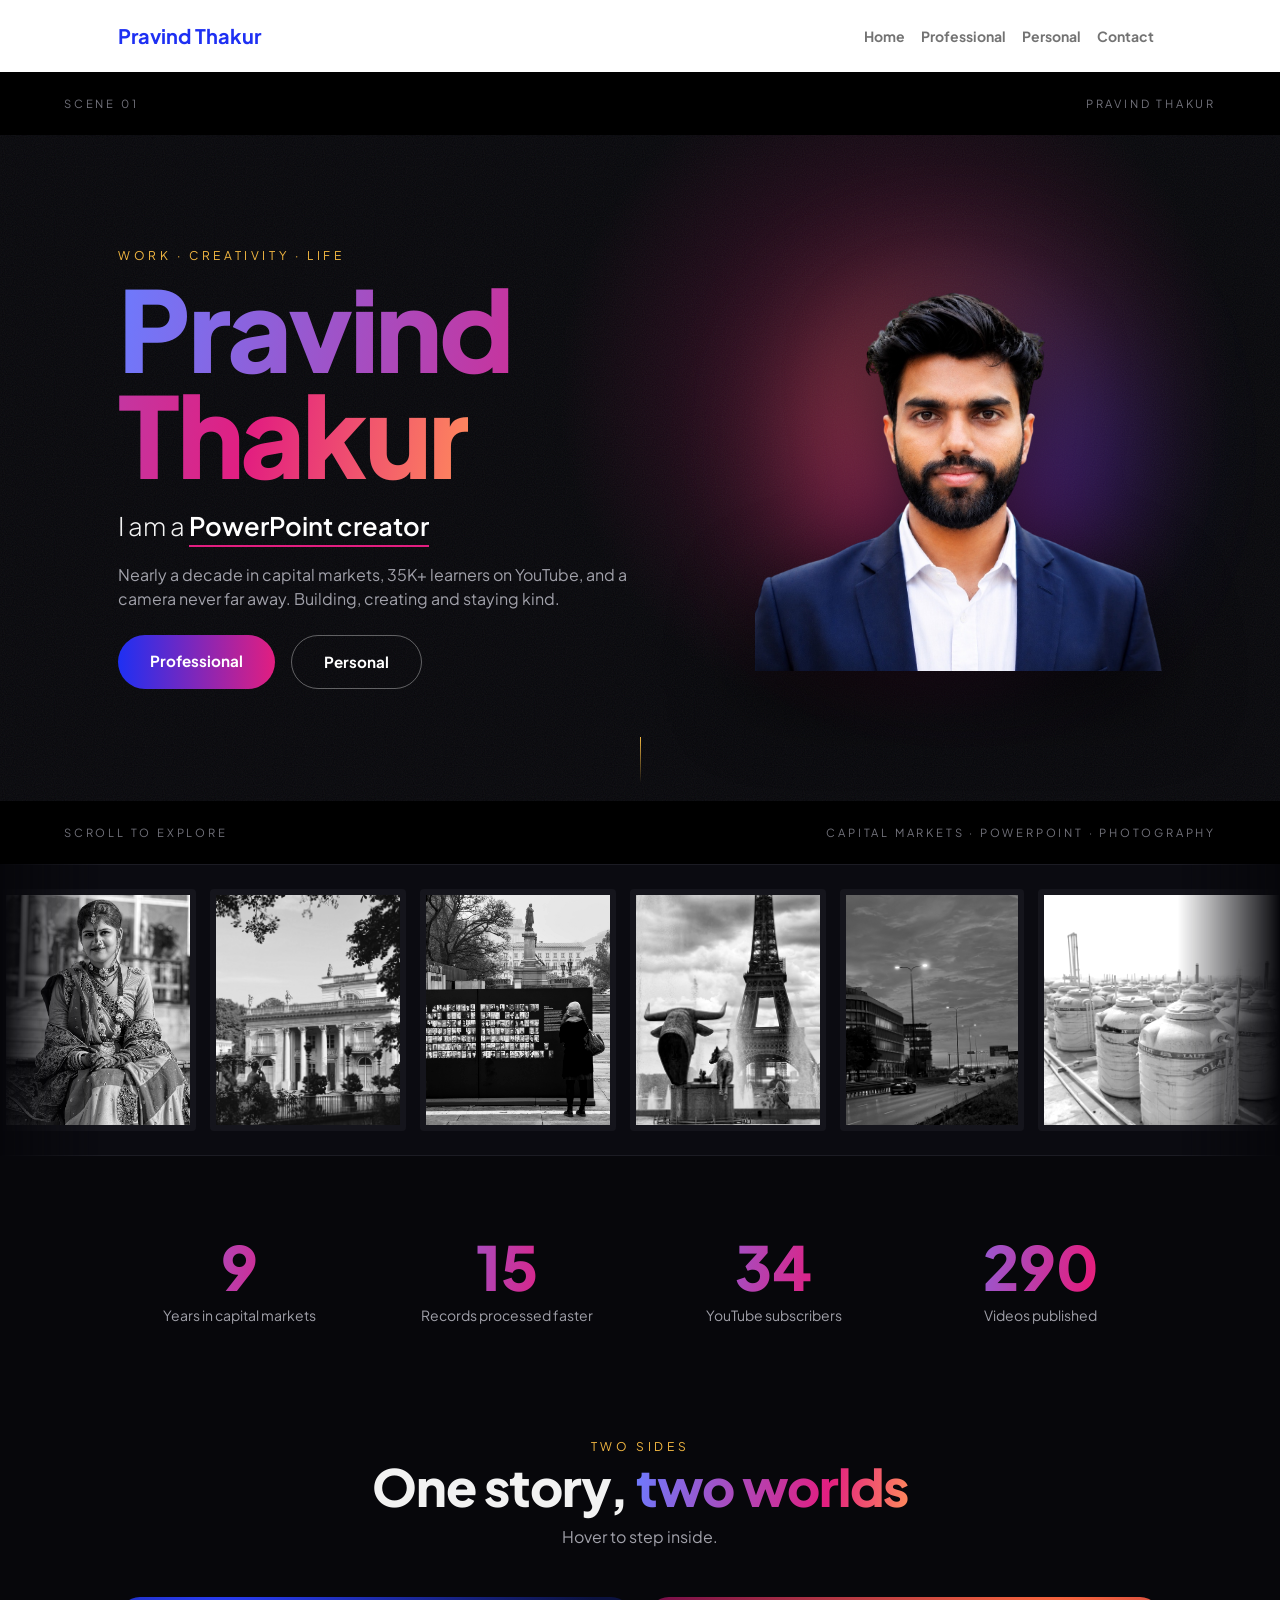
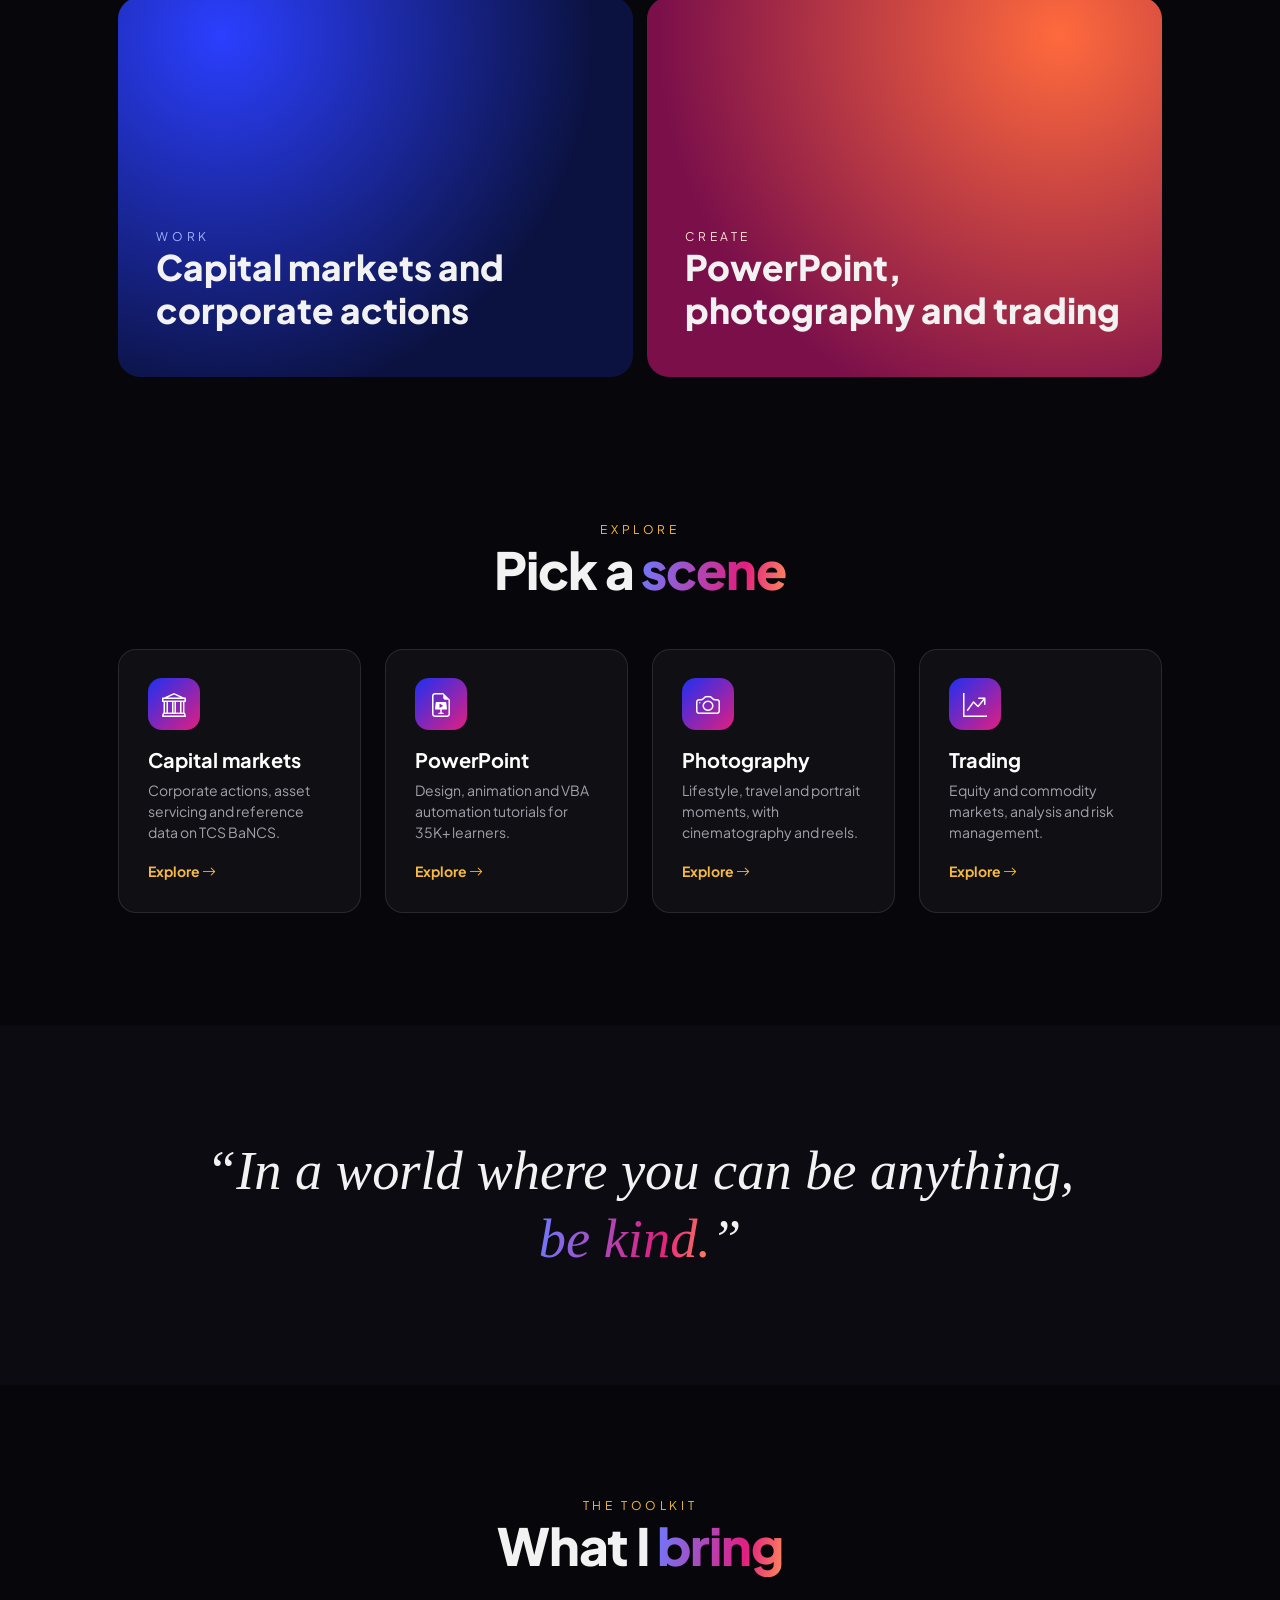
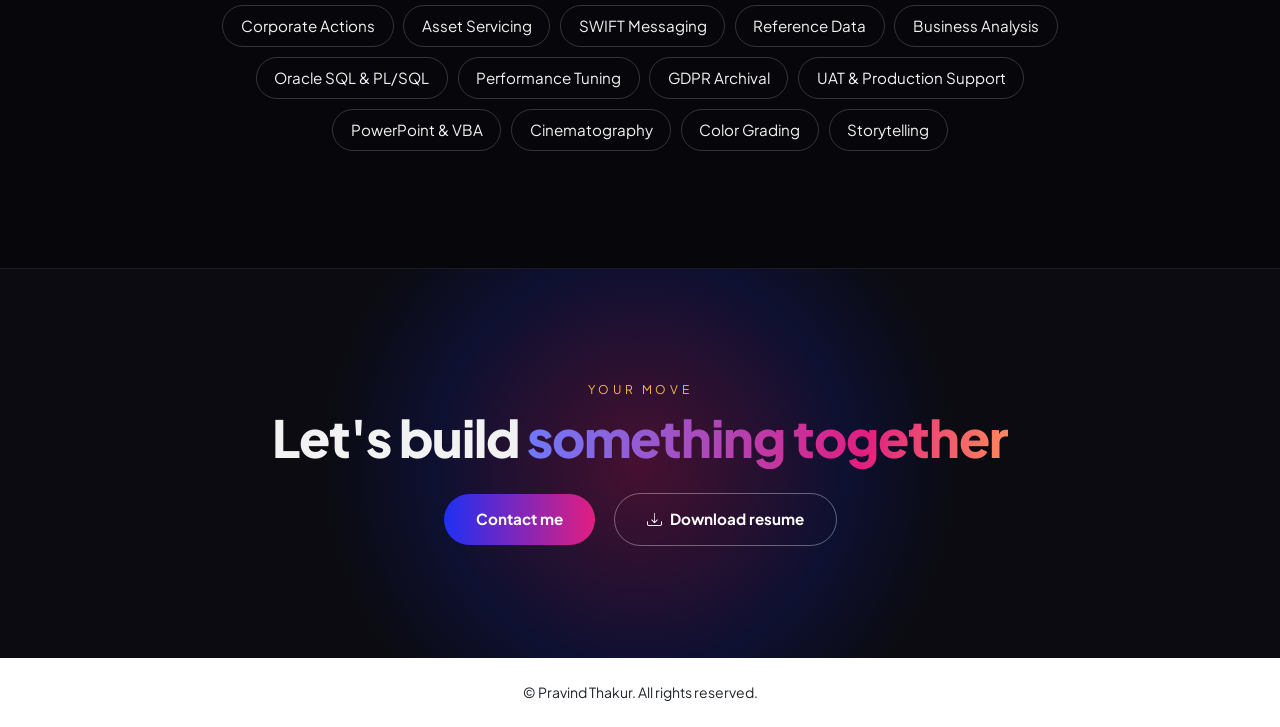
==== commit 3df5b465: "Update index.html" ====
--- a/index.html
+++ b/index.html
@@ -100,7 +100,9 @@
                 .c-tag{display:inline-block;padding:.55rem 1.1rem;margin:.3rem;border:1px solid rgba(255,255,255,.18);border-radius:999px;font-size:.95rem;transition:all .25s;cursor:default}
                 .c-tag:hover{background:#fff;color:#000;transform:translateY(-4px) rotate(-2deg);box-shadow:0 10px 24px rgba(226,30,128,.35)}
 
-                .c-cta{background:linear-gradient(120deg,#1e30f3,#e21e80);padding:7rem 0;text-align:center}
+                .c-cta{background:#0b0b11;border-top:1px solid #1c1c24;padding:7rem 0;text-align:center;position:relative;overflow:hidden}
+                .c-cta::before{content:"";position:absolute;left:50%;top:50%;width:640px;height:640px;max-width:120%;transform:translate(-50%,-50%);border-radius:50%;background:radial-gradient(circle,rgba(226,30,128,.28),rgba(30,48,243,.14) 45%,transparent 70%);pointer-events:none}
+                .c-cta .container{position:relative}
 
                 .js .rv{opacity:0;transform:translateY(34px);transition:opacity .9s ease,transform .9s ease}
                 .js .rv.in{opacity:1;transform:none}
@@ -269,9 +271,10 @@
                 <!-- 8. Call to action-->
                 <section class="c-cta">
                     <div class="container px-5 rv">
-                        <h2 class="display-4 fw-bolder mb-4 text-white">Let's build something together</h2>
-                        <a class="c-btn line me-sm-3 mb-3 mb-sm-0" href="contact.html">Contact me</a>
-                        <a class="c-btn" style="background:#fff;color:#111" href="assets/PravindThakur.pdf" download="PravindThakur.pdf"><i class="bi bi-download me-2"></i>Download resume</a>
+                        <div class="c-eyebrow mb-2">Your move</div>
+                        <h2 class="c-h2 mb-4">Let's build <span class="c-grad">something together</span></h2>
+                        <a class="c-btn fill me-sm-3 mb-3 mb-sm-0" href="contact.html">Contact me</a>
+                        <a class="c-btn line" href="assets/PravindThakur.pdf" download="PravindThakur.pdf"><i class="bi bi-download me-2"></i>Download resume</a>
                     </div>
                 </section>
             </div>
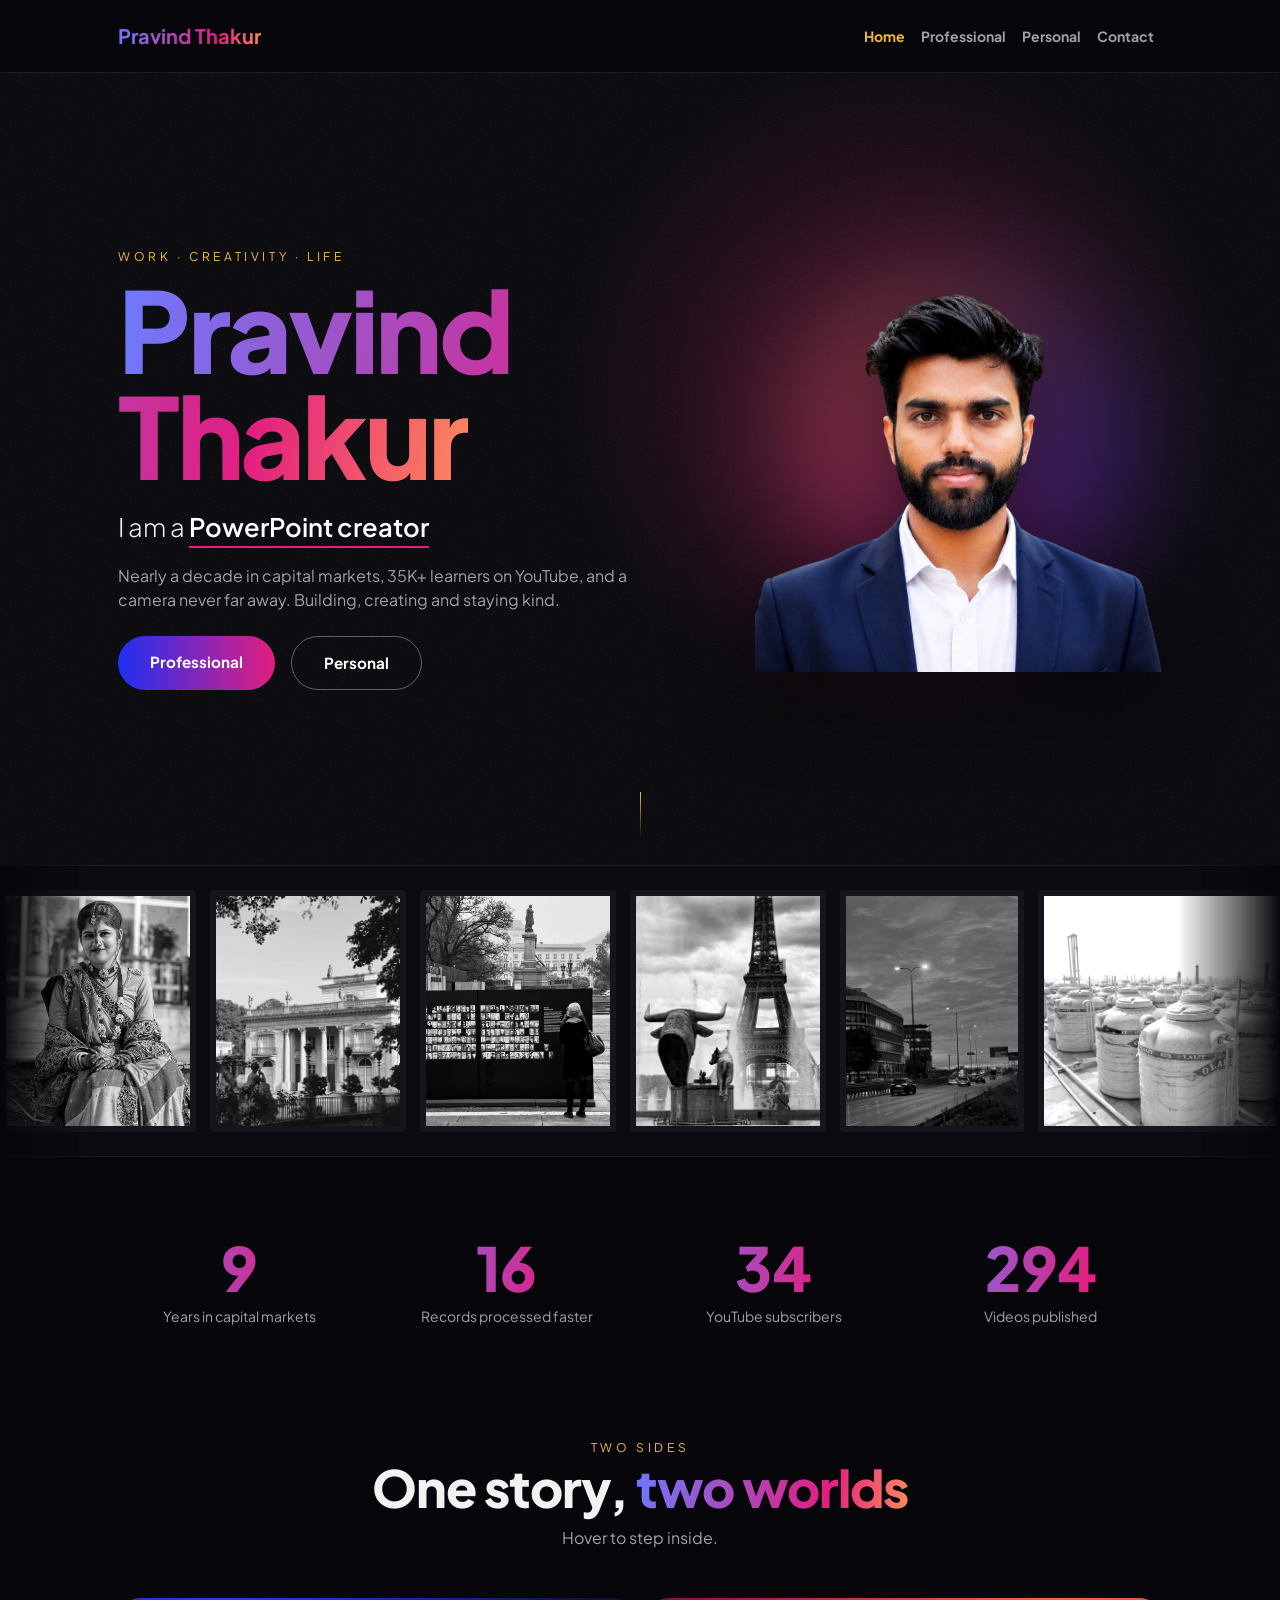
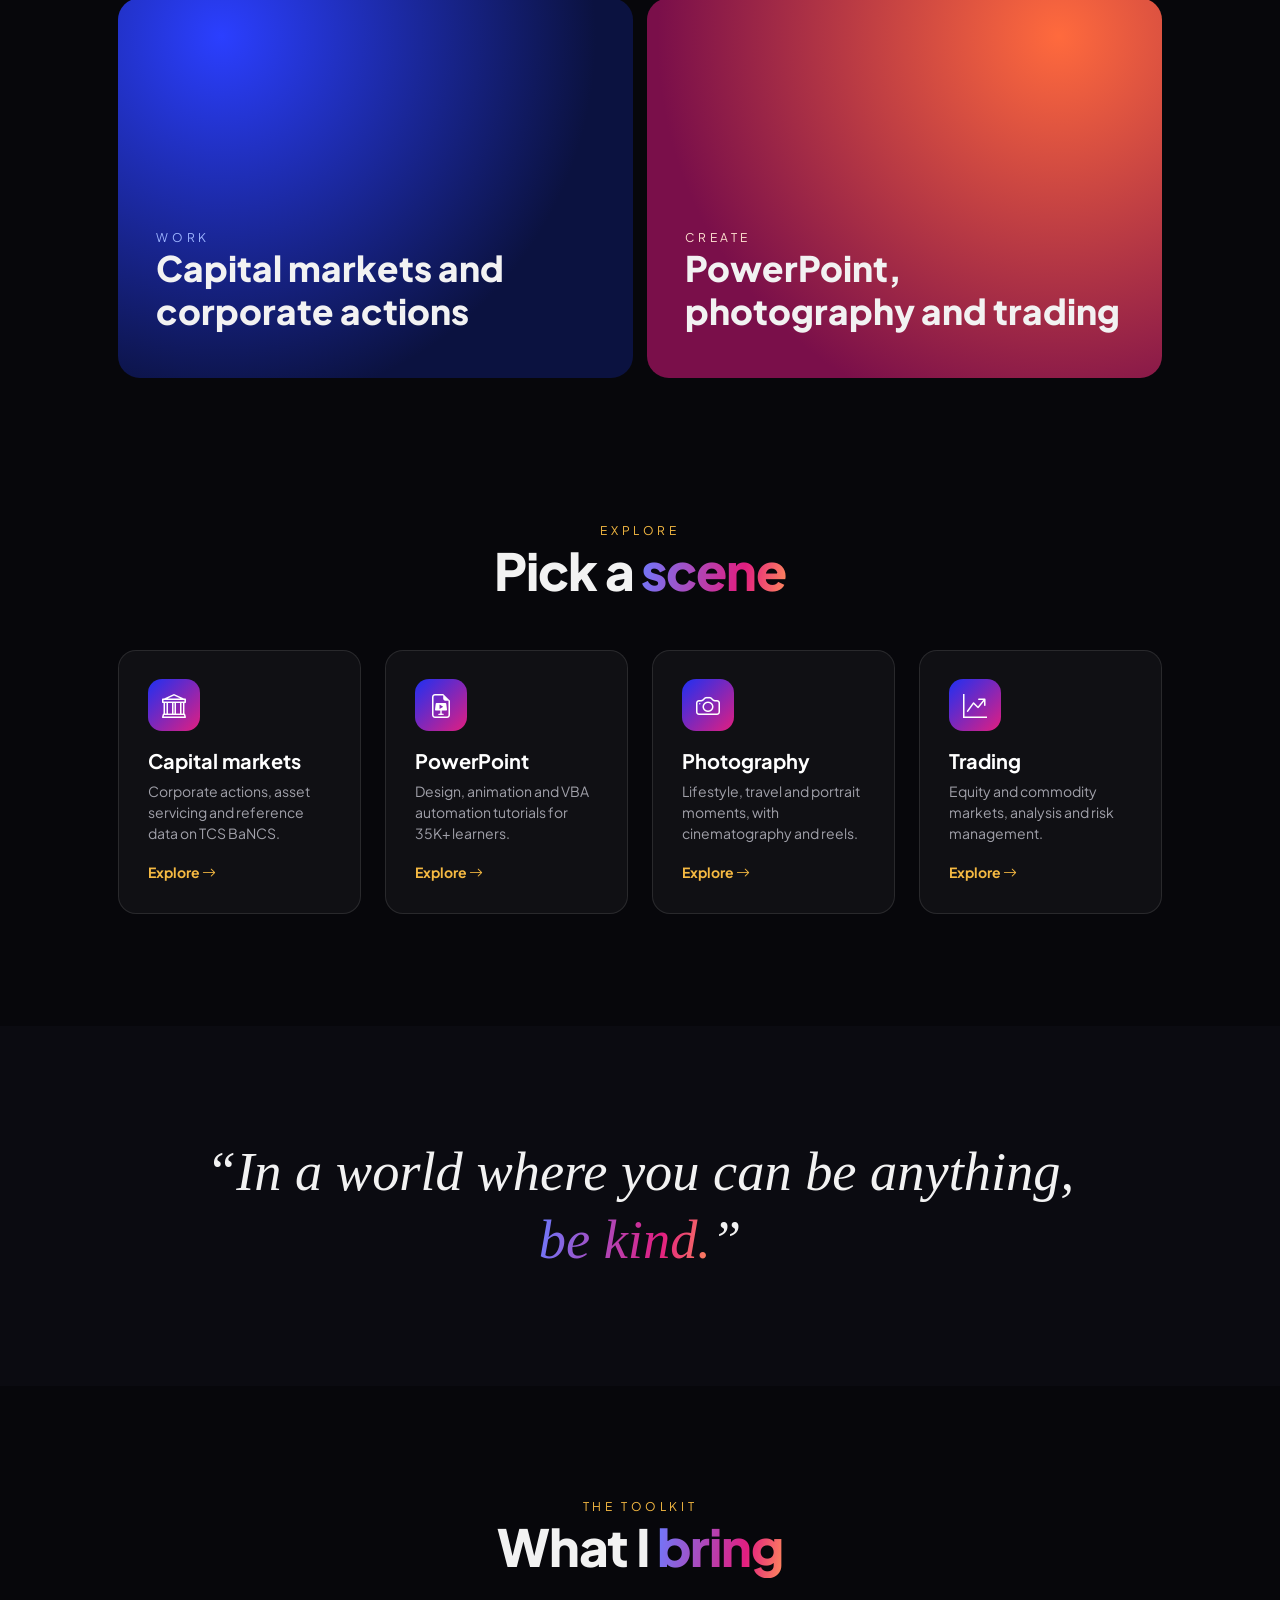
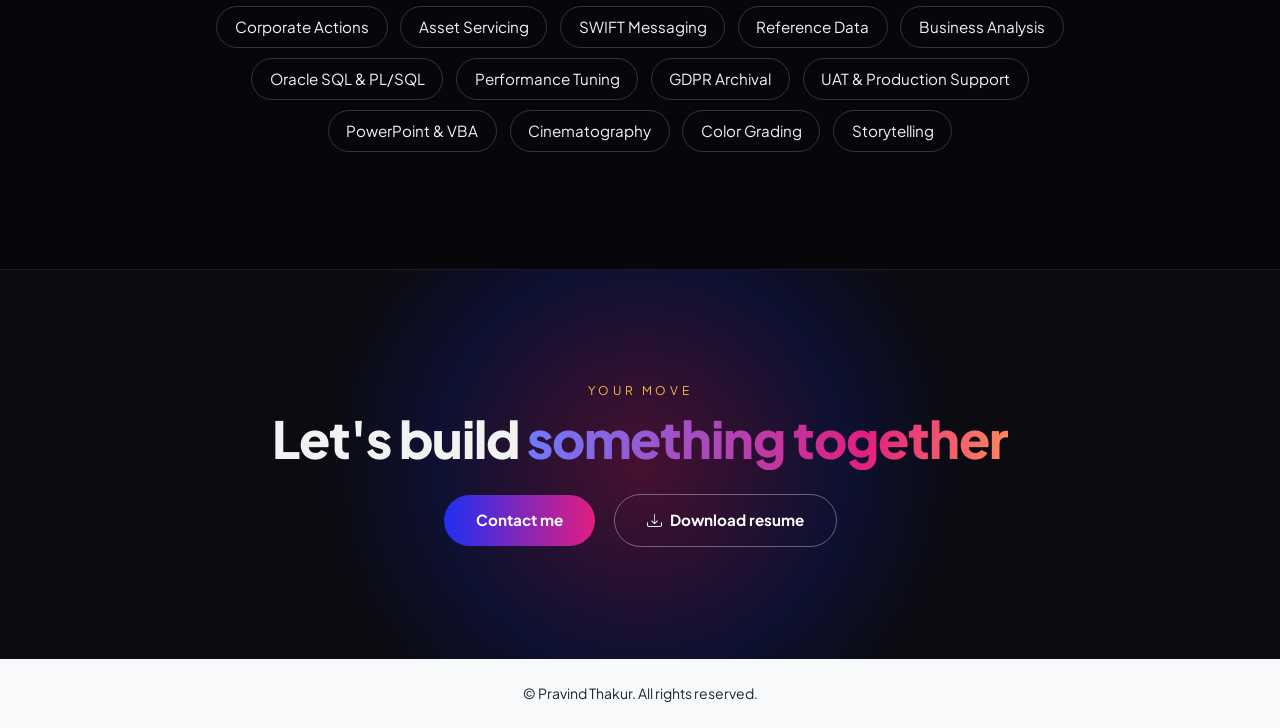
==== commit 5405cdd0: "Update index.html" ====
--- a/index.html
+++ b/index.html
@@ -1,374 +1,1394 @@
+
 <!DOCTYPE html>
 <html lang="en">
-    <head>
-        <meta charset="utf-8" />
-        <meta name="viewport" content="width=device-width, initial-scale=1, shrink-to-fit=no" />
-        <meta name="description" content="" />
-        <meta name="author" content="" />
-        <title>Pravind Thakur | Home</title>
-        <!-- Favicon-->
-        <link rel="icon" type="image/x-icon" href="assets/favicon.ico" />
-        <!-- Custom Google font-->
-        <link rel="preconnect" href="https://fonts.googleapis.com" />
-        <link rel="preconnect" href="https://fonts.gstatic.com" crossorigin />
-        <link href="https://fonts.googleapis.com/css2?family=Plus+Jakarta+Sans:wght@100;200;300;400;500;600;700;800;900&amp;display=swap" rel="stylesheet" />
-        <!-- Bootstrap icons-->
-        <link href="https://cdn.jsdelivr.net/npm/bootstrap-icons@1.8.1/font/bootstrap-icons.css" rel="stylesheet" />
-        <!-- Core theme CSS (includes Bootstrap)-->
-        <link href="css/styles.css" rel="stylesheet" />
-    </head>
-    <body class="d-flex flex-column h-100 bg-light">
-        <main class="flex-shrink-0">
-            <!-- Navigation-->
-            <nav class="navbar navbar-expand-lg navbar-light bg-white py-3">
+<head>
+    <meta charset="utf-8" />
+    <meta name="viewport" content="width=device-width, initial-scale=1, shrink-to-fit=no" />
+    <meta name="description" content="Pravind Thakur — Capital markets professional, PowerPoint creator and photographer." />
+    <meta name="author" content="Pravind Thakur" />
+    <title>Pravind Thakur | Home</title>
+
+    <!-- Favicon -->
+    <link rel="icon" type="image/x-icon" href="assets/favicon.ico" />
+
+    <!-- Google Fonts -->
+    <link rel="preconnect" href="https://fonts.googleapis.com" />
+    <link rel="preconnect" href="https://fonts.gstatic.com" crossorigin />
+    <link href="https://fonts.googleapis.com/css2?family=Plus+Jakarta+Sans:wght@100;200;300;400;500;600;700;800;900&display=swap" rel="stylesheet" />
+
+    <!-- Bootstrap Icons -->
+    <link href="https://cdn.jsdelivr.net/npm/bootstrap-icons@1.8.1/font/bootstrap-icons.css" rel="stylesheet" />
+
+    <!-- Core Theme CSS -->
+    <link href="css/styles.css" rel="stylesheet" />
+
+    <script>
+        document.documentElement.classList.add('js');
+    </script>
+
+    <style>
+        /* =========================================
+           GLOBAL DARK THEME
+        ========================================= */
+
+        :root {
+            color-scheme: dark;
+        }
+
+        html {
+            scroll-behavior: smooth;
+        }
+
+        body {
+            background: #07070b !important;
+            font-family: 'Plus Jakarta Sans', sans-serif;
+        }
+
+        /* =========================================
+           NAVIGATION HEADER
+        ========================================= */
+
+        .navbar {
+            background-color: #07070b !important;
+            border-bottom: 1px solid #1c1c24;
+        }
+
+        .navbar .navbar-brand {
+            color: #f2f2f2 !important;
+        }
+
+        .navbar .navbar-brand .text-primary {
+            background: linear-gradient(100deg, #6c7bff 0%, #e21e80 70%, #ff8a5c 100%);
+            -webkit-background-clip: text;
+            background-clip: text;
+            -webkit-text-fill-color: transparent;
+        }
+
+        .navbar .nav-link {
+            color: #a1a1aa !important;
+            transition: color 0.25s ease;
+        }
+
+        .navbar .nav-link:hover,
+        .navbar .nav-link:focus,
+        .navbar .nav-link.active {
+            color: #f5b942 !important;
+        }
+
+        .navbar .navbar-toggler {
+            border: 1px solid rgba(255, 255, 255, 0.25);
+            box-shadow: none;
+        }
+
+        .navbar .navbar-toggler:focus {
+            box-shadow: 0 0 0 0.15rem rgba(245, 185, 66, 0.2);
+        }
+
+        .navbar .navbar-toggler-icon {
+            filter: invert(1);
+        }
+
+        /* =========================================
+           MAIN CINEMATIC AREA
+        ========================================= */
+
+        .cine {
+            background: #07070b;
+            color: #f2f2f2;
+            position: relative;
+            overflow: hidden;
+        }
+
+        .cine a {
+            text-decoration: none;
+        }
+
+        .c-grad {
+            background: linear-gradient(100deg, #6c7bff 0%, #e21e80 70%, #ff8a5c 100%);
+            -webkit-background-clip: text;
+            background-clip: text;
+            -webkit-text-fill-color: transparent;
+        }
+
+        .c-gold {
+            color: #f5b942;
+        }
+
+        .c-muted {
+            color: #a1a1aa;
+        }
+
+        #cScroll {
+            position: fixed;
+            top: 0;
+            left: 0;
+            height: 3px;
+            width: 0;
+            background: linear-gradient(90deg, #1e30f3, #e21e80);
+            z-index: 2000;
+        }
+
+        /* =========================================
+           HERO SECTION
+        ========================================= */
+
+        .c-hero {
+            position: relative;
+            min-height: 88vh;
+            display: flex;
+            align-items: center;
+            padding: 9vh 0;
+        }
+
+        .c-hero::before {
+            content: "";
+            position: absolute;
+            inset: 0;
+            background: radial-gradient(
+                520px circle at var(--mx, 70%) var(--my, 40%),
+                rgba(226, 30, 128, 0.28),
+                transparent 65%
+            );
+            pointer-events: none;
+        }
+
+        .c-hero::after {
+            content: "";
+            position: absolute;
+            inset: 0;
+            opacity: 0.07;
+            pointer-events: none;
+            background-image: url("data:image/svg+xml;utf8,<svg xmlns='http://www.w3.org/2000/svg' width='160' height='160'><filter id='n'><feTurbulence type='fractalNoise' baseFrequency='.9' numOctaves='2'/></filter><rect width='100%' height='100%' filter='url(%23n)'/></svg>");
+        }
+
+        /* The old Scene 01 and bottom information bars have been removed. */
+
+        .c-eyebrow {
+            letter-spacing: 0.3em;
+            font-size: 0.75rem;
+            text-transform: uppercase;
+            color: #f5b942;
+        }
+
+        .c-title {
+            font-size: clamp(3rem, 9vw, 7rem);
+            font-weight: 800;
+            line-height: 0.95;
+            letter-spacing: -0.03em;
+            margin: 0.6rem 0 1.2rem;
+        }
+
+        .c-role {
+            font-size: clamp(1.1rem, 2.4vw, 1.6rem);
+            font-weight: 300;
+            min-height: 2.2em;
+        }
+
+        .c-role b {
+            font-weight: 600;
+            color: #fff;
+            transition: opacity 0.35s, transform 0.35s;
+            display: inline-block;
+            border-bottom: 2px solid #e21e80;
+        }
+
+        .c-role b.out {
+            opacity: 0;
+            transform: translateY(8px);
+        }
+
+        .c-btn {
+            display: inline-block;
+            padding: 0.9rem 2rem;
+            border-radius: 999px;
+            font-weight: 700;
+            font-size: 0.95rem;
+            transition: transform 0.25s, box-shadow 0.25s, background 0.25s;
+        }
+
+        .c-btn:hover {
+            transform: translateY(-3px);
+        }
+
+        .c-btn.fill {
+            background: linear-gradient(90deg, #1e30f3, #e21e80);
+            color: #fff;
+        }
+
+        .c-btn.fill:hover {
+            box-shadow: 0 10px 30px rgba(226, 30, 128, 0.4);
+            color: #fff;
+        }
+
+        .c-btn.line {
+            border: 1px solid rgba(255, 255, 255, 0.35);
+            color: #fff;
+        }
+
+        .c-btn.line:hover {
+            background: #fff;
+            color: #000;
+        }
+
+        /* =========================================
+           PROFILE IMAGE
+        ========================================= */
+
+        .c-portrait {
+            position: relative;
+            display: flex;
+            justify-content: center;
+            z-index: 1;
+        }
+
+        .c-portrait::before {
+            content: "";
+            position: absolute;
+            width: 75%;
+            aspect-ratio: 1;
+            border-radius: 50%;
+            top: 8%;
+            background: conic-gradient(
+                from 90deg,
+                #1e30f3,
+                #e21e80,
+                #ff8a5c,
+                #1e30f3
+            );
+            filter: blur(70px);
+            opacity: 0.55;
+            animation: cSpin 14s linear infinite;
+        }
+
+        @keyframes cSpin {
+            to {
+                transform: rotate(360deg);
+            }
+        }
+
+        .c-portrait img {
+            position: relative;
+            max-height: 62vh;
+            max-width: 100%;
+            animation: cFloat 6s ease-in-out infinite;
+            filter: drop-shadow(0 25px 40px rgba(0, 0, 0, 0.6));
+        }
+
+        @keyframes cFloat {
+            50% {
+                transform: translateY(-12px);
+            }
+        }
+
+        .c-scroll {
+            position: absolute;
+            bottom: 3vh;
+            left: 50%;
+            width: 1px;
+            height: 46px;
+            background: linear-gradient(#f5b942, transparent);
+            z-index: 2;
+            animation: cDrop 2s ease-in-out infinite;
+        }
+
+        @keyframes cDrop {
+            0% {
+                transform: scaleY(0);
+                transform-origin: top;
+            }
+
+            50% {
+                transform: scaleY(1);
+                transform-origin: top;
+            }
+
+            51% {
+                transform-origin: bottom;
+            }
+
+            100% {
+                transform: scaleY(0);
+                transform-origin: bottom;
+            }
+        }
+
+        /* =========================================
+           GENERAL SECTIONS
+        ========================================= */
+
+        .c-sec {
+            padding: 7rem 0;
+            position: relative;
+        }
+
+        .c-h2 {
+            font-size: clamp(2rem, 4.5vw, 3.2rem);
+            font-weight: 800;
+            letter-spacing: -0.02em;
+        }
+
+        /* =========================================
+           PHOTO REEL
+        ========================================= */
+
+        .c-reel {
+            overflow: hidden;
+            padding: 1.5rem 0;
+            border-top: 1px solid #1c1c24;
+            border-bottom: 1px solid #1c1c24;
+            background: #0b0b11;
+            -webkit-mask-image: linear-gradient(
+                90deg,
+                transparent,
+                #000 8%,
+                #000 92%,
+                transparent
+            );
+            mask-image: linear-gradient(
+                90deg,
+                transparent,
+                #000 8%,
+                #000 92%,
+                transparent
+            );
+        }
+
+        .c-track {
+            display: flex;
+            gap: 14px;
+            width: max-content;
+            animation: cMarq 60s linear infinite;
+        }
+
+        .c-reel:hover .c-track {
+            animation-play-state: paused;
+        }
+
+        @keyframes cMarq {
+            to {
+                transform: translateX(-50%);
+            }
+        }
+
+        .c-frame {
+            flex: 0 0 auto;
+            border: 6px solid #15151c;
+            border-radius: 4px;
+            overflow: hidden;
+            position: relative;
+        }
+
+        .c-frame img {
+            height: 230px;
+            width: auto;
+            display: block;
+            filter: grayscale(1) contrast(1.1);
+            transition: filter 0.4s, transform 0.4s;
+        }
+
+        .c-frame:hover img {
+            filter: none;
+            transform: scale(1.06);
+        }
+
+        /* =========================================
+           STATISTICS
+        ========================================= */
+
+        .c-stat {
+            font-size: clamp(2.4rem, 5vw, 3.8rem);
+            font-weight: 800;
+            line-height: 1;
+        }
+
+        /* =========================================
+           TWO WORLDS
+        ========================================= */
+
+        .c-worlds {
+            display: flex;
+            gap: 14px;
+            min-height: 380px;
+        }
+
+        .c-world {
+            flex: 1;
+            border-radius: 22px;
+            padding: 2.4rem;
+            display: flex;
+            flex-direction: column;
+            justify-content: flex-end;
+            position: relative;
+            overflow: hidden;
+            transition: flex 0.6s cubic-bezier(0.2, 0.8, 0.2, 1);
+        }
+
+        .c-world:hover {
+            flex: 1.7;
+        }
+
+        .c-world.work {
+            background: radial-gradient(circle at 20% 10%, #2b3fff, #0b1240 70%);
+        }
+
+        .c-world.create {
+            background: radial-gradient(circle at 80% 10%, #ff6a3d, #7a0f4a 75%);
+        }
+
+        .c-world .more {
+            max-height: 0;
+            opacity: 0;
+            overflow: hidden;
+            transition: max-height 0.6s, opacity 0.6s;
+        }
+
+        .c-world:hover .more {
+            max-height: 200px;
+            opacity: 1;
+        }
+
+        .c-world h3 {
+            font-size: clamp(1.5rem, 3vw, 2.2rem);
+            font-weight: 800;
+        }
+
+        /* =========================================
+           EXPLORE CARDS
+        ========================================= */
+
+        .c-card {
+            background: rgba(255, 255, 255, 0.04);
+            border: 1px solid rgba(255, 255, 255, 0.1);
+            border-radius: 18px;
+            padding: 1.8rem;
+            height: 100%;
+            transition: transform 0.15s, border-color 0.3s, background 0.3s;
+            transform-style: preserve-3d;
+        }
+
+        .c-card:hover {
+            border-color: rgba(226, 30, 128, 0.7);
+            background: rgba(255, 255, 255, 0.07);
+        }
+
+        .c-ico {
+            width: 52px;
+            height: 52px;
+            border-radius: 14px;
+            display: flex;
+            align-items: center;
+            justify-content: center;
+            font-size: 1.5rem;
+            background: linear-gradient(135deg, #1e30f3, #e21e80);
+            color: #fff;
+            margin-bottom: 1.1rem;
+        }
+
+        /* =========================================
+           QUOTE AND SKILLS
+        ========================================= */
+
+        .c-quote {
+            font-family: Georgia, 'Times New Roman', serif;
+            font-style: italic;
+            font-size: clamp(1.8rem, 4.6vw, 3.4rem);
+            line-height: 1.25;
+            text-align: center;
+            max-width: 900px;
+            margin: 0 auto;
+        }
+
+        .c-tag {
+            display: inline-block;
+            padding: 0.55rem 1.1rem;
+            margin: 0.3rem;
+            border: 1px solid rgba(255, 255, 255, 0.18);
+            border-radius: 999px;
+            font-size: 0.95rem;
+            transition: all 0.25s;
+            cursor: default;
+        }
+
+        .c-tag:hover {
+            background: #fff;
+            color: #000;
+            transform: translateY(-4px) rotate(-2deg);
+            box-shadow: 0 10px 24px rgba(226, 30, 128, 0.35);
+        }
+
+        /* =========================================
+           CALL TO ACTION
+        ========================================= */
+
+        .c-cta {
+            background: #0b0b11;
+            border-top: 1px solid #1c1c24;
+            padding: 7rem 0;
+            text-align: center;
+            position: relative;
+            overflow: hidden;
+        }
+
+        .c-cta::before {
+            content: "";
+            position: absolute;
+            left: 50%;
+            top: 50%;
+            width: 640px;
+            height: 640px;
+            max-width: 120%;
+            transform: translate(-50%, -50%);
+            border-radius: 50%;
+            background: radial-gradient(
+                circle,
+                rgba(226, 30, 128, 0.28),
+                rgba(30, 48, 243, 0.14) 45%,
+                transparent 70%
+            );
+            pointer-events: none;
+        }
+
+        .c-cta .container {
+            position: relative;
+        }
+
+        /* =========================================
+           DARK FOOTER
+        ========================================= */
+
+        footer.bg-white {
+            background-color: #07070b !important;
+            color: #a1a1aa;
+            border-top: 1px solid #1c1c24;
+        }
+
+        footer.bg-white .small {
+            color: #a1a1aa;
+        }
+
+        /* =========================================
+           REVEAL ANIMATIONS
+        ========================================= */
+
+        .js .rv {
+            opacity: 0;
+            transform: translateY(34px);
+            transition: opacity 0.9s ease, transform 0.9s ease;
+        }
+
+        .js .rv.in {
+            opacity: 1;
+            transform: none;
+        }
+
+        .js .rv.d1 {
+            transition-delay: 0.12s;
+        }
+
+        .js .rv.d2 {
+            transition-delay: 0.24s;
+        }
+
+        .js .rv.d3 {
+            transition-delay: 0.36s;
+        }
+
+        /* =========================================
+           RESPONSIVE DESIGN
+        ========================================= */
+
+        @media (max-width: 767px) {
+            .c-worlds {
+                flex-direction: column;
+            }
+
+            .c-world {
+                min-height: 280px;
+            }
+
+            .c-world .more {
+                max-height: 200px;
+                opacity: 1;
+            }
+
+            .c-hero {
+                min-height: 85vh;
+                padding: 5rem 0;
+            }
+
+            .c-portrait img {
+                max-height: 45vh;
+            }
+
+            .c-sec {
+                padding: 4.5rem 0;
+            }
+
+            .c-cta {
+                padding: 5rem 0;
+            }
+
+            .c-frame img {
+                height: 180px;
+            }
+
+            .c-scroll {
+                display: none;
+            }
+        }
+
+        @media (prefers-reduced-motion: reduce) {
+            html {
+                scroll-behavior: auto;
+            }
+
+            .c-track,
+            .c-portrait::before,
+            .c-portrait img,
+            .c-scroll {
+                animation: none;
+            }
+
+            .js .rv {
+                opacity: 1;
+                transform: none;
+                transition: none;
+            }
+
+            .c-world,
+            .c-card,
+            .c-tag,
+            .c-btn {
+                transition: none;
+            }
+        }
+    </style>
+</head>
+
+<body class="d-flex flex-column h-100 bg-light">
+
+    <main class="flex-shrink-0">
+
+        <!-- =========================================
+             NAVIGATION
+        ========================================= -->
+
+        <nav class="navbar navbar-expand-lg navbar-light py-3">
+            <div class="container px-5">
+
+                <a class="navbar-brand" href="index.html">
+                    <span class="fw-bolder text-primary">Pravind Thakur</span>
+                </a>
+
+                <button
+                    class="navbar-toggler"
+                    type="button"
+                    data-bs-toggle="collapse"
+                    data-bs-target="#navbarSupportedContent"
+                    aria-controls="navbarSupportedContent"
+                    aria-expanded="false"
+                    aria-label="Toggle navigation">
+
+                    <span class="navbar-toggler-icon"></span>
+                </button>
+
+                <div class="collapse navbar-collapse" id="navbarSupportedContent">
+                    <ul class="navbar-nav ms-auto mb-2 mb-lg-0 small fw-bolder">
+                        <li class="nav-item">
+                            <a class="nav-link active" href="index.html">Home</a>
+                        </li>
+                        <li class="nav-item">
+                            <a class="nav-link" href="Professional.html">Professional</a>
+                        </li>
+                        <li class="nav-item">
+                            <a class="nav-link" href="Personal.html">Personal</a>
+                        </li>
+                        <li class="nav-item">
+                            <a class="nav-link" href="contact.html">Contact</a>
+                        </li>
+                    </ul>
+                </div>
+
+            </div>
+        </nav>
+
+        <!-- =========================================
+             CINEMATIC HOME BODY
+        ========================================= -->
+
+        <div class="cine">
+
+            <div id="cScroll"></div>
+
+            <!-- 1. HERO SECTION -->
+
+            <section class="c-hero" id="cHero">
+
+                <div class="container px-5" style="position:relative;z-index:1">
+
+                    <div class="row align-items-center gx-5">
+
+                        <div class="col-lg-7 text-center text-lg-start rv">
+
+                            <div class="c-eyebrow">
+                                Work &middot; Creativity &middot; Life
+                            </div>
+
+                            <h1 class="c-title">
+                                <span class="c-grad">Pravind<br>Thakur</span>
+                            </h1>
+
+                            <div class="c-role">
+                                I am a <b id="cRole">business analyst</b>
+                            </div>
+
+                            <p class="c-muted mb-4" style="max-width:520px">
+                                Nearly a decade in capital markets, 35K+ learners on YouTube,
+                                and a camera never far away. Building, creating and staying kind.
+                            </p>
+
+                            <div class="d-flex flex-wrap gap-3 justify-content-center justify-content-lg-start">
+
+                                <a class="c-btn fill" href="Professional.html">
+                                    Professional
+                                </a>
+
+                                <a class="c-btn line" href="Personal.html">
+                                    Personal
+                                </a>
+
+                            </div>
+
+                        </div>
+
+                        <div class="col-lg-5 mt-5 mt-lg-0 rv d2">
+
+                            <div class="c-portrait">
+                                <img src="assets/Profile.png" alt="Pravind Thakur" />
+                            </div>
+
+                        </div>
+
+                    </div>
+
+                </div>
+
+                <div class="c-scroll"></div>
+
+            </section>
+
+            <!-- 2. PHOTO REEL -->
+
+            <section class="c-reel" aria-label="Photo reel">
+
+                <div class="c-track">
+
+                    <a class="c-frame" href="Photography.html">
+                        <img src="photos/photo1.JPG" alt="Photography 1" loading="lazy" onerror="this.parentNode.style.display='none'" />
+                    </a>
+
+                    <a class="c-frame" href="Photography.html">
+                        <img src="photos/photo2.JPG" alt="Photography 2" loading="lazy" onerror="this.parentNode.style.display='none'" />
+                    </a>
+
+                    <a class="c-frame" href="Photography.html">
+                        <img src="photos/photo3.JPG" alt="Photography 3" loading="lazy" onerror="this.parentNode.style.display='none'" />
+                    </a>
+
+                    <a class="c-frame" href="Photography.html">
+                        <img src="photos/photo4.JPG" alt="Photography 4" loading="lazy" onerror="this.parentNode.style.display='none'" />
+                    </a>
+
+                    <a class="c-frame" href="Photography.html">
+                        <img src="photos/photo5.JPG" alt="Photography 5" loading="lazy" onerror="this.parentNode.style.display='none'" />
+                    </a>
+
+                    <a class="c-frame" href="Photography.html">
+                        <img src="photos/photo7.jpeg" alt="Photography 7" loading="lazy" onerror="this.parentNode.style.display='none'" />
+                    </a>
+
+                    <a class="c-frame" href="Photography.html">
+                        <img src="photos/photo8.jpeg" alt="Photography 8" loading="lazy" onerror="this.parentNode.style.display='none'" />
+                    </a>
+
+                    <a class="c-frame" href="Photography.html">
+                        <img src="photos/photo9.jpg" alt="Photography 9" loading="lazy" onerror="this.parentNode.style.display='none'" />
+                    </a>
+
+                    <!-- Duplicate images for the continuous reel -->
+
+                    <a class="c-frame" href="Photography.html" aria-hidden="true" tabindex="-1">
+                        <img src="photos/photo1.JPG" alt="" loading="lazy" onerror="this.parentNode.style.display='none'" />
+                    </a>
+
+                    <a class="c-frame" href="Photography.html" aria-hidden="true" tabindex="-1">
+                        <img src="photos/photo2.JPG" alt="" loading="lazy" onerror="this.parentNode.style.display='none'" />
+                    </a>
+
+                    <a class="c-frame" href="Photography.html" aria-hidden="true" tabindex="-1">
+                        <img src="photos/photo3.JPG" alt="" loading="lazy" onerror="this.parentNode.style.display='none'" />
+                    </a>
+
+                    <a class="c-frame" href="Photography.html" aria-hidden="true" tabindex="-1">
+                        <img src="photos/photo4.JPG" alt="" loading="lazy" onerror="this.parentNode.style.display='none'" />
+                    </a>
+
+                    <a class="c-frame" href="Photography.html" aria-hidden="true" tabindex="-1">
+                        <img src="photos/photo5.JPG" alt="" loading="lazy" onerror="this.parentNode.style.display='none'" />
+                    </a>
+
+                    <a class="c-frame" href="Photography.html" aria-hidden="true" tabindex="-1">
+                        <img src="photos/photo7.jpeg" alt="" loading="lazy" onerror="this.parentNode.style.display='none'" />
+                    </a>
+
+                    <a class="c-frame" href="Photography.html" aria-hidden="true" tabindex="-1">
+                        <img src="photos/photo8.jpeg" alt="" loading="lazy" onerror="this.parentNode.style.display='none'" />
+                    </a>
+
+                    <a class="c-frame" href="Photography.html" aria-hidden="true" tabindex="-1">
+                        <img src="photos/photo9.jpg" alt="" loading="lazy" onerror="this.parentNode.style.display='none'" />
+                    </a>
+
+                </div>
+
+            </section>
+
+            <!-- 3. STATISTICS -->
+
+            <section class="c-sec" style="padding:5rem 0">
+
                 <div class="container px-5">
-                    <a class="navbar-brand" href="index.html"><span class="fw-bolder text-primary">Pravind Thakur</span></a>
-                    <button class="navbar-toggler" type="button" data-bs-toggle="collapse" data-bs-target="#navbarSupportedContent" aria-controls="navbarSupportedContent" aria-expanded="false" aria-label="Toggle navigation"><span class="navbar-toggler-icon"></span></button>
-                    <div class="collapse navbar-collapse" id="navbarSupportedContent">
-                        <ul class="navbar-nav ms-auto mb-2 mb-lg-0 small fw-bolder">
-                            <li class="nav-item"><a class="nav-link" href="index.html">Home</a></li>
-                            <li class="nav-item"><a class="nav-link" href="Professional.html">Professional</a></li>
-                            <li class="nav-item"><a class="nav-link" href="Personal.html">Personal</a></li>
-                            <li class="nav-item"><a class="nav-link" href="contact.html">Contact</a></li>
-                        </ul>
+
+                    <div class="row text-center gy-4">
+
+                        <div class="col-6 col-md-3 rv">
+                            <div class="c-stat c-grad" data-count="9" data-suffix="+">0</div>
+                            <div class="c-muted small mt-2">Years in capital markets</div>
+                        </div>
+
+                        <div class="col-6 col-md-3 rv d1">
+                            <div class="c-stat c-grad" data-count="16" data-suffix="M+">0</div>
+                            <div class="c-muted small mt-2">Records processed faster</div>
+                        </div>
+
+                        <div class="col-6 col-md-3 rv d2">
+                            <div class="c-stat c-grad" data-count="35" data-suffix="K+">0</div>
+                            <div class="c-muted small mt-2">YouTube subscribers</div>
+                        </div>
+
+                        <div class="col-6 col-md-3 rv d3">
+                            <div class="c-stat c-grad" data-count="300" data-suffix="+">0</div>
+                            <div class="c-muted small mt-2">Videos published</div>
+                        </div>
+
                     </div>
+
                 </div>
-            </nav>
-
-            <!-- ===== Cinematic home body: styles ===== -->
-            <script>document.documentElement.classList.add('js');</script>
-            <style>
-                .cine{background:#07070b;color:#f2f2f2;position:relative;overflow:hidden}
-                .cine a{text-decoration:none}
-                .c-grad{background:linear-gradient(100deg,#6c7bff 0%,#e21e80 70%,#ff8a5c 100%);-webkit-background-clip:text;background-clip:text;-webkit-text-fill-color:transparent}
-                .c-gold{color:#f5b942}
-                .c-muted{color:#a1a1aa}
-                #cScroll{position:fixed;top:0;left:0;height:3px;width:0;background:linear-gradient(90deg,#1e30f3,#e21e80);z-index:2000}
-
-                .c-hero{position:relative;min-height:88vh;display:flex;align-items:center;padding:9vh 0}
-                .c-hero::before{content:"";position:absolute;inset:0;background:radial-gradient(520px circle at var(--mx,70%) var(--my,40%),rgba(226,30,128,.28),transparent 65%);pointer-events:none}
-                .c-hero::after{content:"";position:absolute;inset:0;opacity:.07;pointer-events:none;background-image:url("data:image/svg+xml;utf8,<svg xmlns='http://www.w3.org/2000/svg' width='160' height='160'><filter id='n'><feTurbulence type='fractalNoise' baseFrequency='.9' numOctaves='2'/></filter><rect width='100%' height='100%' filter='url(%23n)'/></svg>")}
-                .c-lb{position:absolute;left:0;right:0;height:7vh;background:#000;display:flex;align-items:center;justify-content:space-between;padding:0 5vw;font-size:.7rem;letter-spacing:.25em;text-transform:uppercase;color:#71717a;z-index:2}
-                .c-lb.top{top:0}.c-lb.bot{bottom:0}
-                .c-eyebrow{letter-spacing:.3em;font-size:.75rem;text-transform:uppercase;color:#f5b942}
-                .c-title{font-size:clamp(3rem,9vw,7rem);font-weight:800;line-height:.95;letter-spacing:-.03em;margin:.6rem 0 1.2rem}
-                .c-role{font-size:clamp(1.1rem,2.4vw,1.6rem);font-weight:300;min-height:2.2em}
-                .c-role b{font-weight:600;color:#fff;transition:opacity .35s,transform .35s;display:inline-block;border-bottom:2px solid #e21e80}
-                .c-role b.out{opacity:0;transform:translateY(8px)}
-                .c-btn{display:inline-block;padding:.9rem 2rem;border-radius:999px;font-weight:700;font-size:.95rem;transition:transform .25s,box-shadow .25s,background .25s}
-                .c-btn:hover{transform:translateY(-3px)}
-                .c-btn.fill{background:linear-gradient(90deg,#1e30f3,#e21e80);color:#fff}
-                .c-btn.fill:hover{box-shadow:0 10px 30px rgba(226,30,128,.4);color:#fff}
-                .c-btn.line{border:1px solid rgba(255,255,255,.35);color:#fff}
-                .c-btn.line:hover{background:#fff;color:#000}
-                .c-portrait{position:relative;display:flex;justify-content:center;z-index:1}
-                .c-portrait::before{content:"";position:absolute;width:75%;aspect-ratio:1;border-radius:50%;top:8%;background:conic-gradient(from 90deg,#1e30f3,#e21e80,#ff8a5c,#1e30f3);filter:blur(70px);opacity:.55;animation:cSpin 14s linear infinite}
-                @keyframes cSpin{to{transform:rotate(360deg)}}
-                .c-portrait img{position:relative;max-height:62vh;max-width:100%;animation:cFloat 6s ease-in-out infinite;filter:drop-shadow(0 25px 40px rgba(0,0,0,.6))}
-                @keyframes cFloat{50%{transform:translateY(-12px)}}
-                .c-scroll{position:absolute;bottom:9vh;left:50%;width:1px;height:46px;background:linear-gradient(#f5b942,transparent);z-index:2;animation:cDrop 2s ease-in-out infinite}
-                @keyframes cDrop{0%{transform:scaleY(0);transform-origin:top}50%{transform:scaleY(1);transform-origin:top}51%{transform-origin:bottom}100%{transform:scaleY(0);transform-origin:bottom}}
-
-                .c-sec{padding:7rem 0;position:relative}
-                .c-h2{font-size:clamp(2rem,4.5vw,3.2rem);font-weight:800;letter-spacing:-.02em}
-
-                .c-reel{overflow:hidden;padding:1.5rem 0;border-top:1px solid #1c1c24;border-bottom:1px solid #1c1c24;background:#0b0b11;-webkit-mask-image:linear-gradient(90deg,transparent,#000 8%,#000 92%,transparent);mask-image:linear-gradient(90deg,transparent,#000 8%,#000 92%,transparent)}
-                .c-track{display:flex;gap:14px;width:max-content;animation:cMarq 60s linear infinite}
-                .c-reel:hover .c-track{animation-play-state:paused}
-                @keyframes cMarq{to{transform:translateX(-50%)}}
-                .c-frame{flex:0 0 auto;border:6px solid #15151c;border-radius:4px;overflow:hidden;position:relative}
-                .c-frame img{height:230px;width:auto;display:block;filter:grayscale(1) contrast(1.1);transition:filter .4s,transform .4s}
-                .c-frame:hover img{filter:none;transform:scale(1.06)}
-
-                .c-stat{font-size:clamp(2.4rem,5vw,3.8rem);font-weight:800;line-height:1}
-
-                .c-worlds{display:flex;gap:14px;min-height:380px}
-                .c-world{flex:1;border-radius:22px;padding:2.4rem;display:flex;flex-direction:column;justify-content:flex-end;position:relative;overflow:hidden;transition:flex .6s cubic-bezier(.2,.8,.2,1)}
-                .c-world:hover{flex:1.7}
-                .c-world.work{background:radial-gradient(circle at 20% 10%,#2b3fff,#0b1240 70%)}
-                .c-world.create{background:radial-gradient(circle at 80% 10%,#ff6a3d,#7a0f4a 75%)}
-                .c-world .more{max-height:0;opacity:0;overflow:hidden;transition:max-height .6s,opacity .6s}
-                .c-world:hover .more{max-height:200px;opacity:1}
-                .c-world h3{font-size:clamp(1.5rem,3vw,2.2rem);font-weight:800}
-                @media (max-width:767px){.c-worlds{flex-direction:column}.c-world .more{max-height:200px;opacity:1}}
-
-                .c-card{background:rgba(255,255,255,.04);border:1px solid rgba(255,255,255,.1);border-radius:18px;padding:1.8rem;height:100%;transition:transform .15s,border-color .3s,background .3s;transform-style:preserve-3d}
-                .c-card:hover{border-color:rgba(226,30,128,.7);background:rgba(255,255,255,.07)}
-                .c-ico{width:52px;height:52px;border-radius:14px;display:flex;align-items:center;justify-content:center;font-size:1.5rem;background:linear-gradient(135deg,#1e30f3,#e21e80);color:#fff;margin-bottom:1.1rem}
-
-                .c-quote{font-family:Georgia,'Times New Roman',serif;font-style:italic;font-size:clamp(1.8rem,4.6vw,3.4rem);line-height:1.25;text-align:center;max-width:900px;margin:0 auto}
-                .c-tag{display:inline-block;padding:.55rem 1.1rem;margin:.3rem;border:1px solid rgba(255,255,255,.18);border-radius:999px;font-size:.95rem;transition:all .25s;cursor:default}
-                .c-tag:hover{background:#fff;color:#000;transform:translateY(-4px) rotate(-2deg);box-shadow:0 10px 24px rgba(226,30,128,.35)}
-
-                .c-cta{background:#0b0b11;border-top:1px solid #1c1c24;padding:7rem 0;text-align:center;position:relative;overflow:hidden}
-                .c-cta::before{content:"";position:absolute;left:50%;top:50%;width:640px;height:640px;max-width:120%;transform:translate(-50%,-50%);border-radius:50%;background:radial-gradient(circle,rgba(226,30,128,.28),rgba(30,48,243,.14) 45%,transparent 70%);pointer-events:none}
-                .c-cta .container{position:relative}
-
-                .js .rv{opacity:0;transform:translateY(34px);transition:opacity .9s ease,transform .9s ease}
-                .js .rv.in{opacity:1;transform:none}
-                .js .rv.d1{transition-delay:.12s}.js .rv.d2{transition-delay:.24s}.js .rv.d3{transition-delay:.36s}
-                @media (prefers-reduced-motion:reduce){
-                    .c-track,.c-portrait::before,.c-portrait img,.c-scroll{animation:none}
-                    .js .rv{opacity:1;transform:none;transition:none}
-                    .c-world,.c-card,.c-tag,.c-btn{transition:none}
+
+            </section>
+
+            <!-- 4. TWO WORLDS -->
+
+            <section class="c-sec" style="padding-top:2rem">
+
+                <div class="container px-5">
+
+                    <div class="text-center mb-5 rv">
+
+                        <div class="c-eyebrow">Two sides</div>
+
+                        <h2 class="c-h2">
+                            One story, <span class="c-grad">two worlds</span>
+                        </h2>
+
+                        <p class="c-muted">Hover to step inside.</p>
+
+                    </div>
+
+                    <div class="c-worlds rv d1">
+
+                        <div class="c-world work">
+
+                            <div class="c-eyebrow" style="color:#9db4ff">
+                                Work
+                            </div>
+
+                            <h3>Capital markets and corporate actions</h3>
+
+                            <div class="more">
+
+                                <p class="mt-2">
+                                    Business Analyst on TCS BaNCS, working with global banks
+                                    across APAC, EMEA, NAM and LATAM on corporate actions,
+                                    SWIFT messaging and reference data.
+                                </p>
+
+                                <a class="c-btn fill" href="Professional.html">
+                                    See my work
+                                </a>
+
+                            </div>
+
+                        </div>
+
+                        <div class="c-world create">
+
+                            <div class="c-eyebrow" style="color:#ffe3d1">
+                                Create
+                            </div>
+
+                            <h3>PowerPoint, photography and trading</h3>
+
+                            <div class="more">
+
+                                <p class="mt-2">
+                                    I teach PowerPoint and automation on YouTube, shoot
+                                    photos and video, and follow equity and commodity markets.
+                                </p>
+
+                                <a class="c-btn line" href="Personal.html">
+                                    Meet the creator
+                                </a>
+
+                            </div>
+
+                        </div>
+
+                    </div>
+
+                </div>
+
+            </section>
+
+            <!-- 5. EXPLORE CARDS -->
+
+            <section class="c-sec" style="padding-top:2rem">
+
+                <div class="container px-5">
+
+                    <div class="text-center mb-5 rv">
+
+                        <div class="c-eyebrow">Explore</div>
+
+                        <h2 class="c-h2">
+                            Pick a <span class="c-grad">scene</span>
+                        </h2>
+
+                    </div>
+
+                    <div class="row g-4">
+
+                        <div class="col-md-6 col-xl-3 rv">
+
+                            <a class="c-card d-block text-white" data-tilt href="Professional.html">
+
+                                <div class="c-ico">
+                                    <i class="bi bi-bank"></i>
+                                </div>
+
+                                <h3 class="h5 fw-bolder">Capital markets</h3>
+
+                                <p class="c-muted small">
+                                    Corporate actions, asset servicing and reference data on TCS BaNCS.
+                                </p>
+
+                                <span class="c-gold fw-bolder small">
+                                    Explore <i class="bi bi-arrow-right"></i>
+                                </span>
+
+                            </a>
+
+                        </div>
+
+                        <div class="col-md-6 col-xl-3 rv d1">
+
+                            <a class="c-card d-block text-white" data-tilt href="Powerpoint.html">
+
+                                <div class="c-ico">
+                                    <i class="bi bi-file-earmark-slides"></i>
+                                </div>
+
+                                <h3 class="h5 fw-bolder">PowerPoint</h3>
+
+                                <p class="c-muted small">
+                                    Design, animation and VBA automation tutorials for 35K+ learners.
+                                </p>
+
+                                <span class="c-gold fw-bolder small">
+                                    Explore <i class="bi bi-arrow-right"></i>
+                                </span>
+
+                            </a>
+
+                        </div>
+
+                        <div class="col-md-6 col-xl-3 rv d2">
+
+                            <a class="c-card d-block text-white" data-tilt href="Photography.html">
+
+                                <div class="c-ico">
+                                    <i class="bi bi-camera"></i>
+                                </div>
+
+                                <h3 class="h5 fw-bolder">Photography</h3>
+
+                                <p class="c-muted small">
+                                    Lifestyle, travel and portrait moments, with cinematography and reels.
+                                </p>
+
+                                <span class="c-gold fw-bolder small">
+                                    Explore <i class="bi bi-arrow-right"></i>
+                                </span>
+
+                            </a>
+
+                        </div>
+
+                        <div class="col-md-6 col-xl-3 rv d3">
+
+                            <a class="c-card d-block text-white" data-tilt href="Trading.html">
+
+                                <div class="c-ico">
+                                    <i class="bi bi-graph-up-arrow"></i>
+                                </div>
+
+                                <h3 class="h5 fw-bolder">Trading</h3>
+
+                                <p class="c-muted small">
+                                    Equity and commodity markets, analysis and risk management.
+                                </p>
+
+                                <span class="c-gold fw-bolder small">
+                                    Explore <i class="bi bi-arrow-right"></i>
+                                </span>
+
+                            </a>
+
+                        </div>
+
+                    </div>
+
+                </div>
+
+            </section>
+
+            <!-- 6. QUOTE -->
+
+            <section class="c-sec" style="background:#0b0b11">
+
+                <div class="container px-5 rv">
+
+                    <p class="c-quote">
+                        &ldquo;In a world where you can be anything,
+                        <span class="c-grad">be kind.</span>&rdquo;
+                    </p>
+
+                </div>
+
+            </section>
+
+            <!-- 7. SKILLS -->
+
+            <section class="c-sec">
+
+                <div class="container px-5">
+
+                    <div class="text-center mb-4 rv">
+
+                        <div class="c-eyebrow">The toolkit</div>
+
+                        <h2 class="c-h2">
+                            What I <span class="c-grad">bring</span>
+                        </h2>
+
+                    </div>
+
+                    <div class="text-center rv d1" style="max-width:860px;margin:0 auto">
+
+                        <span class="c-tag">Corporate Actions</span>
+                        <span class="c-tag">Asset Servicing</span>
+                        <span class="c-tag">SWIFT Messaging</span>
+                        <span class="c-tag">Reference Data</span>
+                        <span class="c-tag">Business Analysis</span>
+                        <span class="c-tag">Oracle SQL &amp; PL/SQL</span>
+                        <span class="c-tag">Performance Tuning</span>
+                        <span class="c-tag">GDPR Archival</span>
+                        <span class="c-tag">UAT &amp; Production Support</span>
+                        <span class="c-tag">PowerPoint &amp; VBA</span>
+                        <span class="c-tag">Cinematography</span>
+                        <span class="c-tag">Color Grading</span>
+                        <span class="c-tag">Storytelling</span>
+
+                    </div>
+
+                </div>
+
+            </section>
+
+            <!-- 8. CALL TO ACTION -->
+
+            <section class="c-cta">
+
+                <div class="container px-5 rv">
+
+                    <div class="c-eyebrow mb-2">
+                        Your move
+                    </div>
+
+                    <h2 class="c-h2 mb-4">
+                        Let's build <span class="c-grad">something together</span>
+                    </h2>
+
+                    <a class="c-btn fill me-sm-3 mb-3 mb-sm-0" href="contact.html">
+                        Contact me
+                    </a>
+
+                    <a class="c-btn line" href="assets/PravindThakur.pdf" download="PravindThakur.pdf">
+                        <i class="bi bi-download me-2"></i>Download resume
+                    </a>
+
+                </div>
+
+            </section>
+
+        </div>
+
+        <!-- =========================================
+             JAVASCRIPT BEHAVIOUR
+        ========================================= -->
+
+        <script>
+        (function () {
+
+            'use strict';
+
+            var reduce = window.matchMedia('(prefers-reduced-motion: reduce)').matches;
+            var fine = window.matchMedia('(hover: hover)').matches;
+
+            /* Scroll progress bar */
+
+            var bar = document.getElementById('cScroll');
+
+            function updateScrollProgress() {
+                var h = document.documentElement;
+                var max = h.scrollHeight - h.clientHeight;
+
+                if (bar) {
+                    bar.style.width =
+                        (max > 0 ? (h.scrollTop / max) * 100 : 0) + '%';
                 }
-            </style>
-
-            <div class="cine">
-                <div id="cScroll"></div>
-
-                <!-- 1. Hero scene-->
-                <section class="c-hero" id="cHero">
-                    <div class="c-lb top"><span>Scene 01</span><span>Pravind Thakur</span></div>
-                    <div class="container px-5" style="position:relative;z-index:1">
-                        <div class="row align-items-center gx-5">
-                            <div class="col-lg-7 text-center text-lg-start rv">
-                                <div class="c-eyebrow">Work &middot; Creativity &middot; Life</div>
-                                <h1 class="c-title"><span class="c-grad">Pravind<br>Thakur</span></h1>
-                                <div class="c-role">I am a <b id="cRole">business analyst</b></div>
-                                <p class="c-muted mb-4" style="max-width:520px">Nearly a decade in capital markets, 35K+ learners on YouTube, and a camera never far away. Building, creating and staying kind.</p>
-                                <div class="d-flex flex-wrap gap-3 justify-content-center justify-content-lg-start">
-                                    <a class="c-btn fill" href="Professional.html">Professional</a>
-                                    <a class="c-btn line" href="Personal.html">Personal</a>
-                                </div>
-                            </div>
-                            <div class="col-lg-5 mt-5 mt-lg-0 rv d2">
-                                <div class="c-portrait"><img src="assets/Profile.png" alt="Pravind Thakur" /></div>
-                            </div>
-                        </div>
+            }
+
+            window.addEventListener('scroll', updateScrollProgress, {
+                passive: true
+            });
+
+            updateScrollProgress();
+
+            /* Hero mouse-follow glow */
+
+            var hero = document.getElementById('cHero');
+
+            if (hero && fine && !reduce) {
+
+                hero.addEventListener('mousemove', function (e) {
+
+                    var r = hero.getBoundingClientRect();
+
+                    hero.style.setProperty(
+                        '--mx',
+                        (e.clientX - r.left) + 'px'
+                    );
+
+                    hero.style.setProperty(
+                        '--my',
+                        (e.clientY - r.top) + 'px'
+                    );
+
+                });
+
+            }
+
+            /* Rotating professional and creative roles */
+
+            var roles = [
+                'business analyst',
+                'PowerPoint creator',
+                'photographer',
+                'market watcher',
+                'storyteller'
+            ];
+
+            var roleEl = document.getElementById('cRole');
+            var ri = 0;
+            var roleInterval = null;
+
+            if (roleEl && !reduce) {
+
+                roleInterval = window.setInterval(function () {
+
+                    roleEl.classList.add('out');
+
+                    window.setTimeout(function () {
+
+                        ri = (ri + 1) % roles.length;
+                        roleEl.textContent = roles[ri];
+                        roleEl.classList.remove('out');
+
+                    }, 350);
+
+                }, 2400);
+
+            }
+
+            /* Animated statistics */
+
+            function countUp(el) {
+
+                if (el.dataset.counted === 'true') {
+                    return;
+                }
+
+                el.dataset.counted = 'true';
+
+                var end = parseInt(el.getAttribute('data-count'), 10);
+                var suffix = el.getAttribute('data-suffix') || '';
+
+                if (reduce) {
+                    el.textContent = end + suffix;
+                    return;
+                }
+
+                var start = null;
+
+                function step(ts) {
+
+                    if (!start) {
+                        start = ts;
+                    }
+
+                    var p = Math.min((ts - start) / 1500, 1);
+                    var eased = 1 - Math.pow(1 - p, 3);
+
+                    el.textContent =
+                        Math.round(end * eased) + (p === 1 ? suffix : '');
+
+                    if (p < 1) {
+                        requestAnimationFrame(step);
+                    }
+
+                }
+
+                requestAnimationFrame(step);
+
+            }
+
+            /* Scroll reveal */
+
+            var revealElements = document.querySelectorAll('.rv');
+
+            if ('IntersectionObserver' in window) {
+
+                var io = new IntersectionObserver(function (entries, observer) {
+
+                    entries.forEach(function (en) {
+
+                        if (!en.isIntersecting) {
+                            return;
+                        }
+
+                        en.target.classList.add('in');
+
+                        en.target.querySelectorAll('[data-count]').forEach(countUp);
+
+                        observer.unobserve(en.target);
+
+                    });
+
+                }, {
+                    threshold: 0.15
+                });
+
+                revealElements.forEach(function (el) {
+                    io.observe(el);
+                });
+
+            } else {
+
+                /* Fallback for browsers without IntersectionObserver */
+
+                revealElements.forEach(function (el) {
+
+                    el.classList.add('in');
+
+                    el.querySelectorAll('[data-count]').forEach(countUp);
+
+                });
+
+            }
+
+            /* Card tilt effect */
+
+            if (fine && !reduce) {
+
+                document.querySelectorAll('[data-tilt]').forEach(function (card) {
+
+                    card.addEventListener('mousemove', function (e) {
+
+                        var r = card.getBoundingClientRect();
+
+                        var x = (e.clientX - r.left) / r.width - 0.5;
+                        var y = (e.clientY - r.top) / r.height - 0.5;
+
+                        card.style.transform =
+                            'perspective(700px) rotateX(' +
+                            (-y * 12) +
+                            'deg) rotateY(' +
+                            (x * 12) +
+                            'deg) translateY(-4px)';
+
+                    });
+
+                    card.addEventListener('mouseleave', function () {
+                        card.style.transform = '';
+                    });
+
+                });
+
+            }
+
+        })();
+        </script>
+
+    </main>
+
+    <!-- =========================================
+         FOOTER
+    ========================================= -->
+
+    <footer class="py-4 mt-auto">
+        <div class="container px-5">
+
+            <div class="row align-items-center justify-content-center">
+
+                <div class="col-auto text-center">
+
+                    <div class="small m-0">
+                        &copy; Pravind Thakur. All rights reserved.
                     </div>
-                    <div class="c-scroll"></div>
-                    <div class="c-lb bot"><span>Scroll to explore</span><span>Capital markets &middot; PowerPoint &middot; Photography</span></div>
-                </section>
-
-                <!-- 2. Photo reel-->
-                <section class="c-reel" aria-label="Photo reel">
-                    <div class="c-track">
-                        <a class="c-frame" href="Photography.html"><img src="photos/photo1.JPG" alt="Photo 1" loading="lazy" onerror="this.parentNode.style.display='none'" /></a>
-                        <a class="c-frame" href="Photography.html"><img src="photos/photo2.JPG" alt="Photo 2" loading="lazy" onerror="this.parentNode.style.display='none'" /></a>
-                        <a class="c-frame" href="Photography.html"><img src="photos/photo3.JPG" alt="Photo 3" loading="lazy" onerror="this.parentNode.style.display='none'" /></a>
-                        <a class="c-frame" href="Photography.html"><img src="photos/photo4.JPG" alt="Photo 4" loading="lazy" onerror="this.parentNode.style.display='none'" /></a>
-                        <a class="c-frame" href="Photography.html"><img src="photos/photo5.JPG" alt="Photo 5" loading="lazy" onerror="this.parentNode.style.display='none'" /></a>
-                        <a class="c-frame" href="Photography.html"><img src="photos/photo7.jpeg" alt="Photo 7" loading="lazy" onerror="this.parentNode.style.display='none'" /></a>
-                        <a class="c-frame" href="Photography.html"><img src="photos/photo8.jpeg" alt="Photo 8" loading="lazy" onerror="this.parentNode.style.display='none'" /></a>
-                        <a class="c-frame" href="Photography.html"><img src="photos/photo9.jpg" alt="Photo 9" loading="lazy" onerror="this.parentNode.style.display='none'" /></a>
-                        <a class="c-frame" href="Photography.html"><img src="photos/photo1.JPG" alt="" loading="lazy" onerror="this.parentNode.style.display='none'" /></a>
-                        <a class="c-frame" href="Photography.html"><img src="photos/photo2.JPG" alt="" loading="lazy" onerror="this.parentNode.style.display='none'" /></a>
-                        <a class="c-frame" href="Photography.html"><img src="photos/photo3.JPG" alt="" loading="lazy" onerror="this.parentNode.style.display='none'" /></a>
-                        <a class="c-frame" href="Photography.html"><img src="photos/photo4.JPG" alt="" loading="lazy" onerror="this.parentNode.style.display='none'" /></a>
-                        <a class="c-frame" href="Photography.html"><img src="photos/photo5.JPG" alt="" loading="lazy" onerror="this.parentNode.style.display='none'" /></a>
-                        <a class="c-frame" href="Photography.html"><img src="photos/photo7.jpeg" alt="" loading="lazy" onerror="this.parentNode.style.display='none'" /></a>
-                        <a class="c-frame" href="Photography.html"><img src="photos/photo8.jpeg" alt="" loading="lazy" onerror="this.parentNode.style.display='none'" /></a>
-                        <a class="c-frame" href="Photography.html"><img src="photos/photo9.jpg" alt="" loading="lazy" onerror="this.parentNode.style.display='none'" /></a>
-                    </div>
-                </section>
-
-                <!-- 3. Numbers-->
-                <section class="c-sec" style="padding:5rem 0">
-                    <div class="container px-5">
-                        <div class="row text-center gy-4">
-                            <div class="col-6 col-md-3 rv"><div class="c-stat c-grad" data-count="9" data-suffix="+">0</div><div class="c-muted small mt-2">Years in capital markets</div></div>
-                            <div class="col-6 col-md-3 rv d1"><div class="c-stat c-grad" data-count="16" data-suffix="M+">0</div><div class="c-muted small mt-2">Records processed faster</div></div>
-                            <div class="col-6 col-md-3 rv d2"><div class="c-stat c-grad" data-count="35" data-suffix="K+">0</div><div class="c-muted small mt-2">YouTube subscribers</div></div>
-                            <div class="col-6 col-md-3 rv d3"><div class="c-stat c-grad" data-count="300" data-suffix="+">0</div><div class="c-muted small mt-2">Videos published</div></div>
-                        </div>
-                    </div>
-                </section>
-
-                <!-- 4. Two worlds-->
-                <section class="c-sec" style="padding-top:2rem">
-                    <div class="container px-5">
-                        <div class="text-center mb-5 rv">
-                            <div class="c-eyebrow">Two sides</div>
-                            <h2 class="c-h2">One story, <span class="c-grad">two worlds</span></h2>
-                            <p class="c-muted">Hover to step inside.</p>
-                        </div>
-                        <div class="c-worlds rv d1">
-                            <div class="c-world work">
-                                <div class="c-eyebrow" style="color:#9db4ff">Work</div>
-                                <h3>Capital markets and corporate actions</h3>
-                                <div class="more">
-                                    <p class="mt-2">Business Analyst on TCS BaNCS, working with global banks across APAC, EMEA, NAM and LATAM on corporate actions, SWIFT messaging and reference data.</p>
-                                    <a class="c-btn fill" href="Professional.html">See my work</a>
-                                </div>
-                            </div>
-                            <div class="c-world create">
-                                <div class="c-eyebrow" style="color:#ffe3d1">Create</div>
-                                <h3>PowerPoint, photography and trading</h3>
-                                <div class="more">
-                                    <p class="mt-2">I teach PowerPoint and automation on YouTube, shoot photos and video, and follow equity and commodity markets.</p>
-                                    <a class="c-btn line" href="Personal.html">Meet the creator</a>
-                                </div>
-                            </div>
-                        </div>
-                    </div>
-                </section>
-
-                <!-- 5. Explore cards-->
-                <section class="c-sec" style="padding-top:2rem">
-                    <div class="container px-5">
-                        <div class="text-center mb-5 rv">
-                            <div class="c-eyebrow">Explore</div>
-                            <h2 class="c-h2">Pick a <span class="c-grad">scene</span></h2>
-                        </div>
-                        <div class="row g-4">
-                            <div class="col-md-6 col-xl-3 rv">
-                                <a class="c-card d-block text-white" data-tilt href="Professional.html">
-                                    <div class="c-ico"><i class="bi bi-bank"></i></div>
-                                    <h3 class="h5 fw-bolder">Capital markets</h3>
-                                    <p class="c-muted small">Corporate actions, asset servicing and reference data on TCS BaNCS.</p>
-                                    <span class="c-gold fw-bolder small">Explore <i class="bi bi-arrow-right"></i></span>
-                                </a>
-                            </div>
-                            <div class="col-md-6 col-xl-3 rv d1">
-                                <a class="c-card d-block text-white" data-tilt href="Powerpoint.html">
-                                    <div class="c-ico"><i class="bi bi-file-earmark-slides"></i></div>
-                                    <h3 class="h5 fw-bolder">PowerPoint</h3>
-                                    <p class="c-muted small">Design, animation and VBA automation tutorials for 35K+ learners.</p>
-                                    <span class="c-gold fw-bolder small">Explore <i class="bi bi-arrow-right"></i></span>
-                                </a>
-                            </div>
-                            <div class="col-md-6 col-xl-3 rv d2">
-                                <a class="c-card d-block text-white" data-tilt href="Photography.html">
-                                    <div class="c-ico"><i class="bi bi-camera"></i></div>
-                                    <h3 class="h5 fw-bolder">Photography</h3>
-                                    <p class="c-muted small">Lifestyle, travel and portrait moments, with cinematography and reels.</p>
-                                    <span class="c-gold fw-bolder small">Explore <i class="bi bi-arrow-right"></i></span>
-                                </a>
-                            </div>
-                            <div class="col-md-6 col-xl-3 rv d3">
-                                <a class="c-card d-block text-white" data-tilt href="Trading.html">
-                                    <div class="c-ico"><i class="bi bi-graph-up-arrow"></i></div>
-                                    <h3 class="h5 fw-bolder">Trading</h3>
-                                    <p class="c-muted small">Equity and commodity markets, analysis and risk management.</p>
-                                    <span class="c-gold fw-bolder small">Explore <i class="bi bi-arrow-right"></i></span>
-                                </a>
-                            </div>
-                        </div>
-                    </div>
-                </section>
-
-                <!-- 6. Title card quote-->
-                <section class="c-sec" style="background:#0b0b11">
-                    <div class="container px-5 rv">
-                        <p class="c-quote">&ldquo;In a world where you can be anything, <span class="c-grad">be kind.</span>&rdquo;</p>
-                    </div>
-                </section>
-
-                <!-- 7. Skills-->
-                <section class="c-sec">
-                    <div class="container px-5">
-                        <div class="text-center mb-4 rv">
-                            <div class="c-eyebrow">The toolkit</div>
-                            <h2 class="c-h2">What I <span class="c-grad">bring</span></h2>
-                        </div>
-                        <div class="text-center rv d1" style="max-width:860px;margin:0 auto">
-                            <span class="c-tag">Corporate Actions</span><span class="c-tag">Asset Servicing</span><span class="c-tag">SWIFT Messaging</span><span class="c-tag">Reference Data</span><span class="c-tag">Business Analysis</span><span class="c-tag">Oracle SQL &amp; PL/SQL</span><span class="c-tag">Performance Tuning</span><span class="c-tag">GDPR Archival</span><span class="c-tag">UAT &amp; Production Support</span><span class="c-tag">PowerPoint &amp; VBA</span><span class="c-tag">Cinematography</span><span class="c-tag">Color Grading</span><span class="c-tag">Storytelling</span>
-                        </div>
-                    </div>
-                </section>
-
-                <!-- 8. Call to action-->
-                <section class="c-cta">
-                    <div class="container px-5 rv">
-                        <div class="c-eyebrow mb-2">Your move</div>
-                        <h2 class="c-h2 mb-4">Let's build <span class="c-grad">something together</span></h2>
-                        <a class="c-btn fill me-sm-3 mb-3 mb-sm-0" href="contact.html">Contact me</a>
-                        <a class="c-btn line" href="assets/PravindThakur.pdf" download="PravindThakur.pdf"><i class="bi bi-download me-2"></i>Download resume</a>
-                    </div>
-                </section>
+
+                </div>
+
             </div>
 
-            <!-- ===== Cinematic home body: behaviour ===== -->
-            <script>
-            (function () {
-                var reduce = window.matchMedia('(prefers-reduced-motion: reduce)').matches;
-                var fine = window.matchMedia('(hover: hover)').matches;
-
-                var bar = document.getElementById('cScroll');
-                window.addEventListener('scroll', function () {
-                    var h = document.documentElement;
-                    var max = h.scrollHeight - h.clientHeight;
-                    bar.style.width = (max > 0 ? (h.scrollTop / max) * 100 : 0) + '%';
-                }, { passive: true });
-
-                var hero = document.getElementById('cHero');
-                if (hero && fine && !reduce) {
-                    hero.addEventListener('mousemove', function (e) {
-                        var r = hero.getBoundingClientRect();
-                        hero.style.setProperty('--mx', (e.clientX - r.left) + 'px');
-                        hero.style.setProperty('--my', (e.clientY - r.top) + 'px');
-                    });
-                }
-
-                var roles = ['business analyst', 'PowerPoint creator', 'photographer', 'market watcher', 'storyteller'];
-                var roleEl = document.getElementById('cRole');
-                var ri = 0;
-                if (roleEl && !reduce) {
-                    setInterval(function () {
-                        roleEl.classList.add('out');
-                        setTimeout(function () {
-                            ri = (ri + 1) % roles.length;
-                            roleEl.textContent = roles[ri];
-                            roleEl.classList.remove('out');
-                        }, 350);
-                    }, 2400);
-                }
-
-                function countUp(el) {
-                    var end = parseInt(el.getAttribute('data-count'), 10);
-                    var suffix = el.getAttribute('data-suffix') || '';
-                    if (reduce) { el.textContent = end + suffix; return; }
-                    var start = null;
-                    function step(ts) {
-                        if (!start) start = ts;
-                        var p = Math.min((ts - start) / 1500, 1);
-                        var eased = 1 - Math.pow(1 - p, 3);
-                        el.textContent = Math.round(end * eased) + (p === 1 ? suffix : '');
-                        if (p < 1) requestAnimationFrame(step);
-                    }
-                    requestAnimationFrame(step);
-                }
-
-                var io = new IntersectionObserver(function (entries) {
-                    entries.forEach(function (en) {
-                        if (!en.isIntersecting) return;
-                        en.target.classList.add('in');
-                        en.target.querySelectorAll('[data-count]').forEach(countUp);
-                        io.unobserve(en.target);
-                    });
-                }, { threshold: 0.15 });
-                document.querySelectorAll('.rv').forEach(function (el) { io.observe(el); });
-
-                if (fine && !reduce) {
-                    document.querySelectorAll('[data-tilt]').forEach(function (card) {
-                        card.addEventListener('mousemove', function (e) {
-                            var r = card.getBoundingClientRect();
-                            var x = (e.clientX - r.left) / r.width - 0.5;
-                            var y = (e.clientY - r.top) / r.height - 0.5;
-                            card.style.transform = 'perspective(700px) rotateX(' + (-y * 12) + 'deg) rotateY(' + (x * 12) + 'deg) translateY(-4px)';
-                        });
-                        card.addEventListener('mouseleave', function () {
-                            card.style.transform = '';
-                        });
-                    });
-                }
-            })();
-            </script>
-        </main>
-        <!-- Footer-->
-<footer class="bg-white py-4 mt-auto">
-    <div class="container px-5">
-        <div class="row align-items-center justify-content-center">
-            <div class="col-auto text-center">
-                <div class="small m-0">&copy; Pravind Thakur. All rights reserved.</div>
-            </div>
         </div>
-    </div>
-</footer>
-        <!-- Bootstrap core JS-->
-        <script src="https://cdn.jsdelivr.net/npm/bootstrap@5.2.3/dist/js/bootstrap.bundle.min.js"></script>
-        <!-- Core theme JS-->
-        <script src="js/scripts.js"></script>
-    </body>
+    </footer>
+
+    <!-- Bootstrap JavaScript -->
+    <script src="https://cdn.jsdelivr.net/npm/bootstrap@5.2.3/dist/js/bootstrap.bundle.min.js"></script>
+
+    <!-- Core Theme JavaScript -->
+    <script src="js/scripts.js"></script>
+
+</body>
 </html>
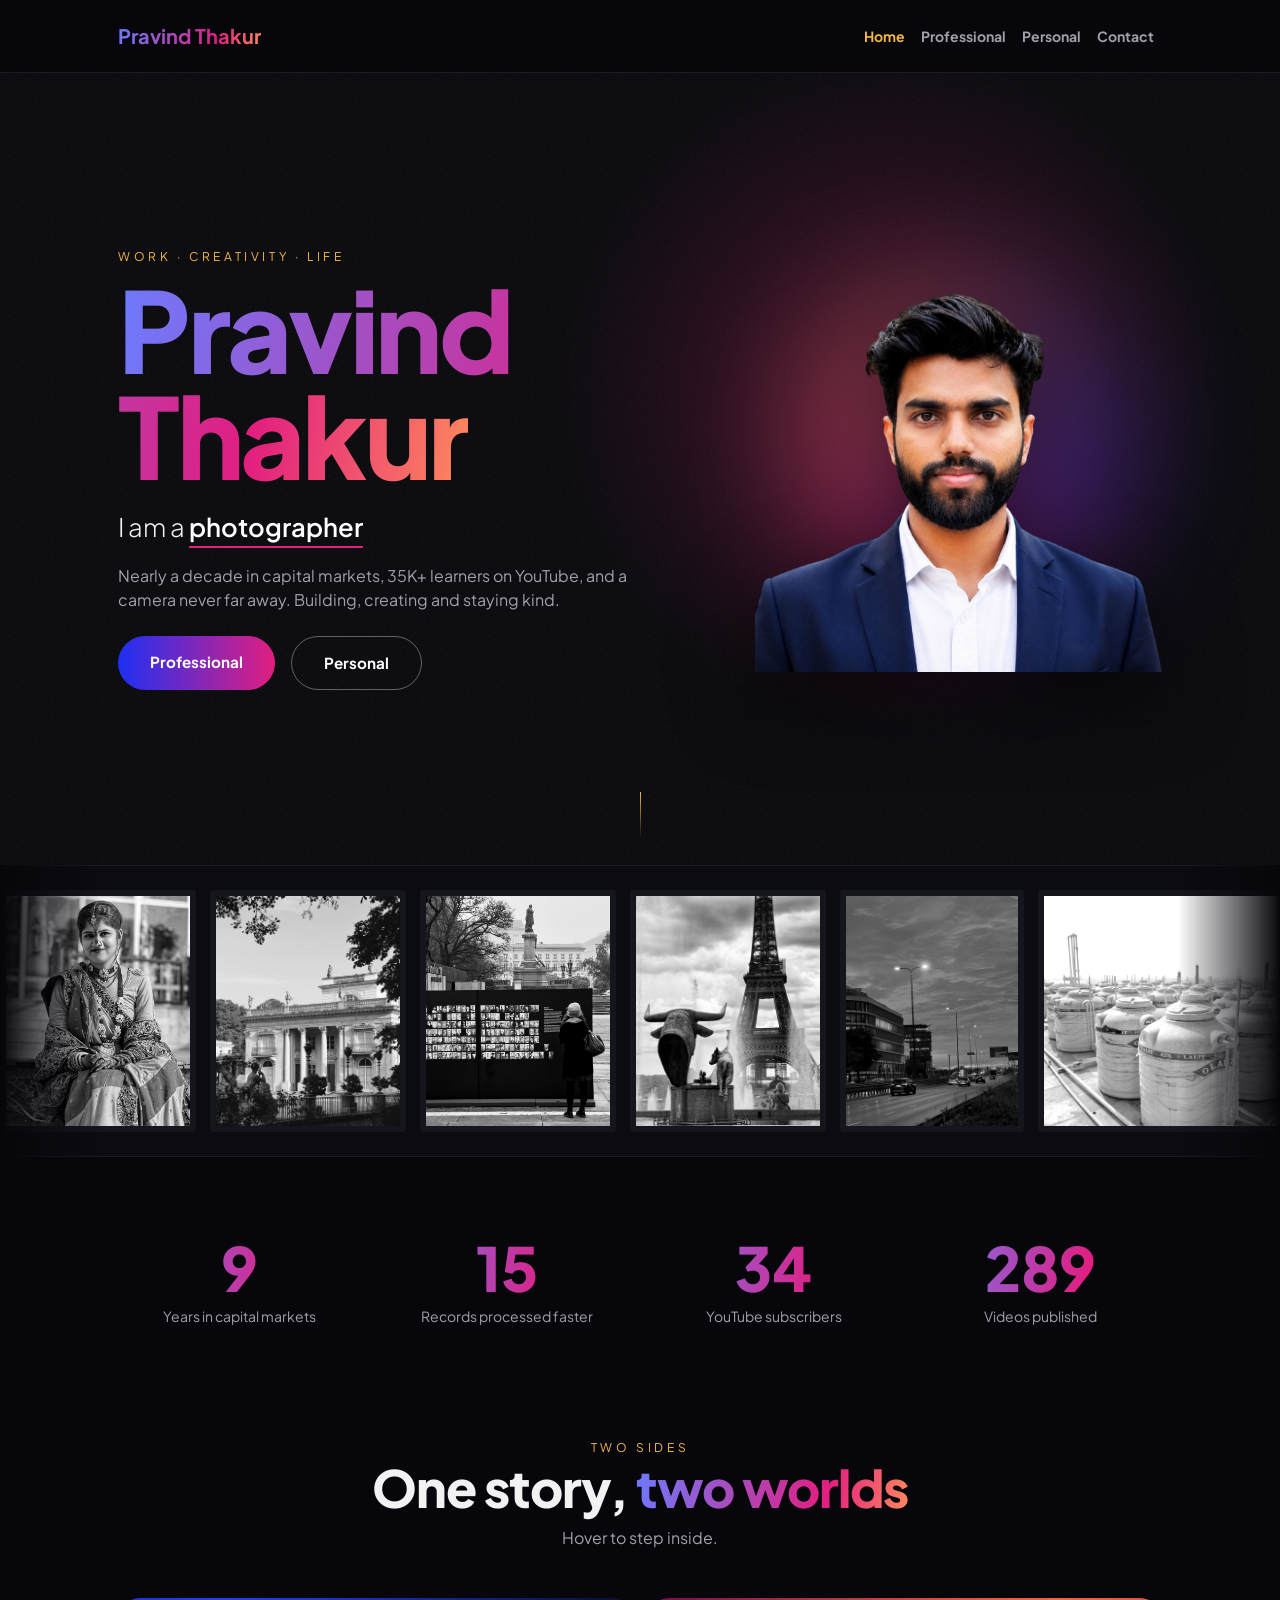
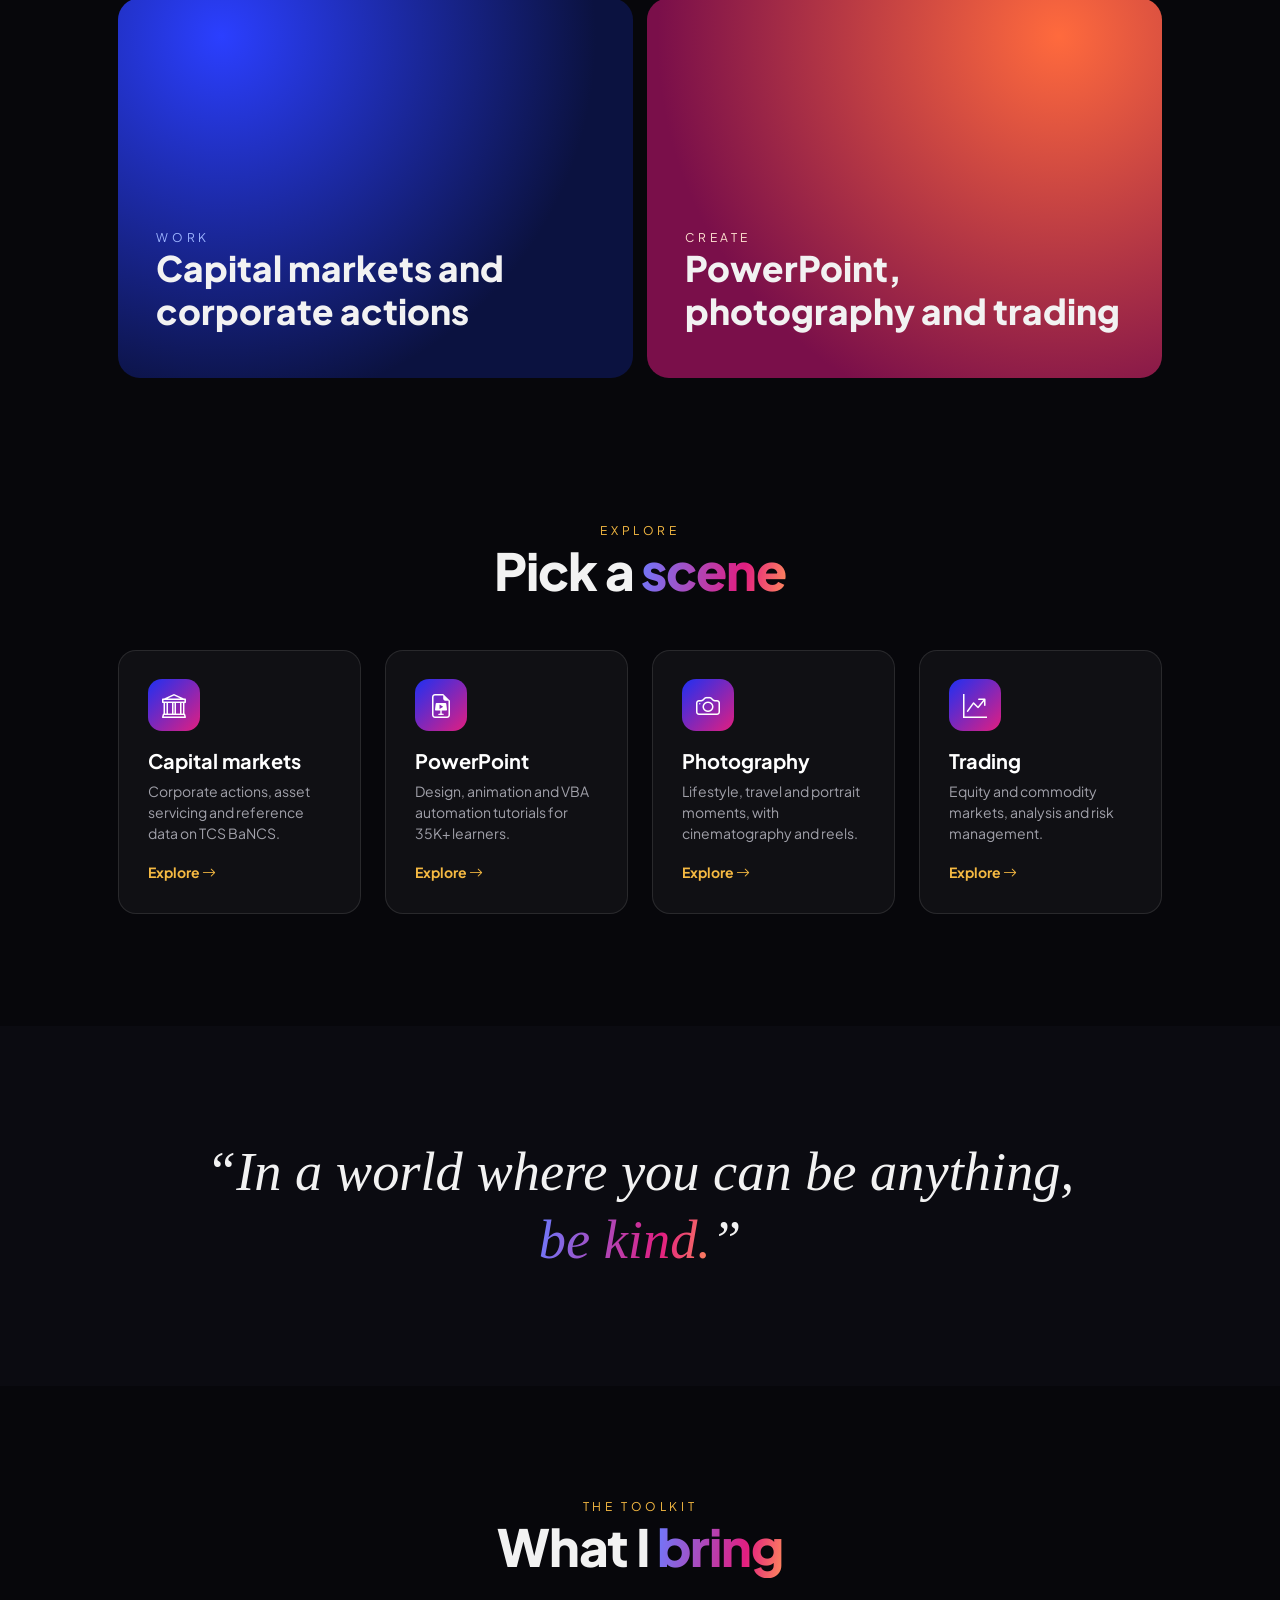
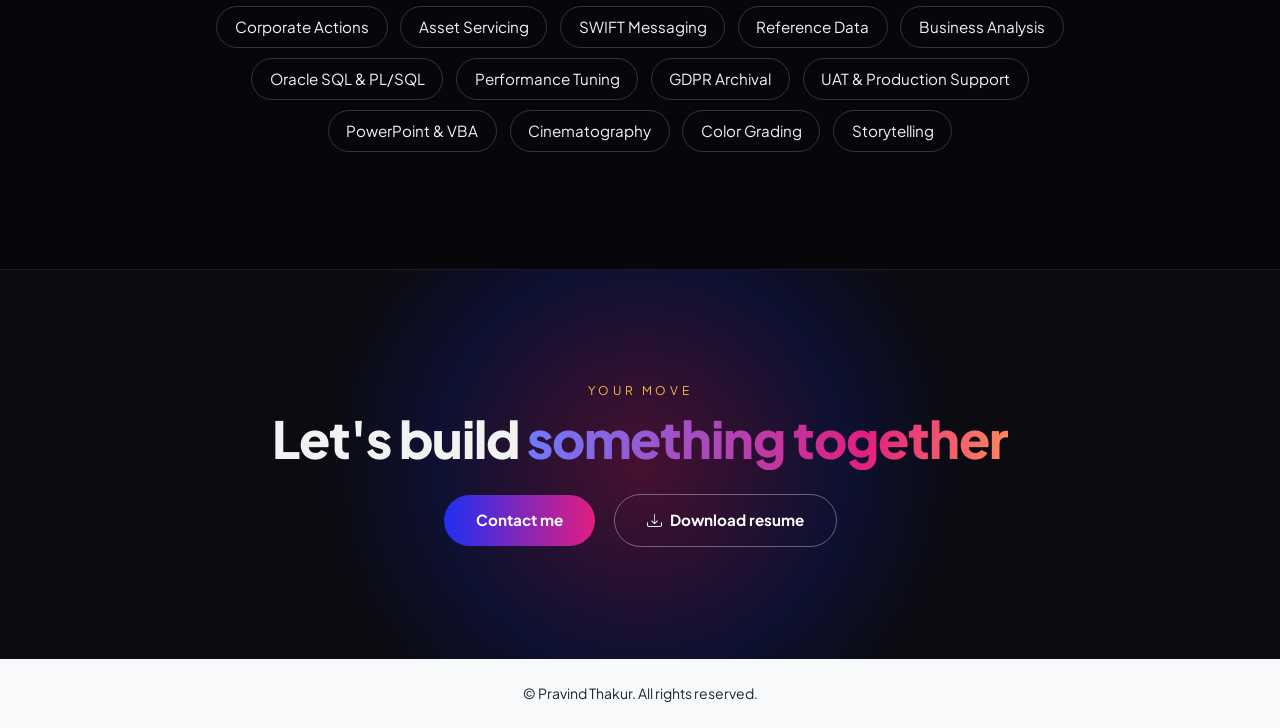
==== commit 2a9acb6e: "Update index.html" ====
--- a/index.html
+++ b/index.html
@@ -1366,23 +1366,18 @@
          FOOTER
     ========================================= -->
 
-    <footer class="py-4 mt-auto">
-        <div class="container px-5">
-
-            <div class="row align-items-center justify-content-center">
-
-                <div class="col-auto text-center">
-
-                    <div class="small m-0">
-                        &copy; Pravind Thakur. All rights reserved.
-                    </div>
-
+<!-- Footer -->
+<footer id="siteFooter" class="py-4 mt-auto">
+    <div class="container px-5">
+        <div class="row align-items-center justify-content-center">
+            <div class="col-auto text-center">
+                <div class="small m-0">
+                    &copy; Pravind Thakur. All rights reserved.
                 </div>
-
             </div>
-
         </div>
-    </footer>
+    </div>
+</footer>
 
     <!-- Bootstrap JavaScript -->
     <script src="https://cdn.jsdelivr.net/npm/bootstrap@5.2.3/dist/js/bootstrap.bundle.min.js"></script>
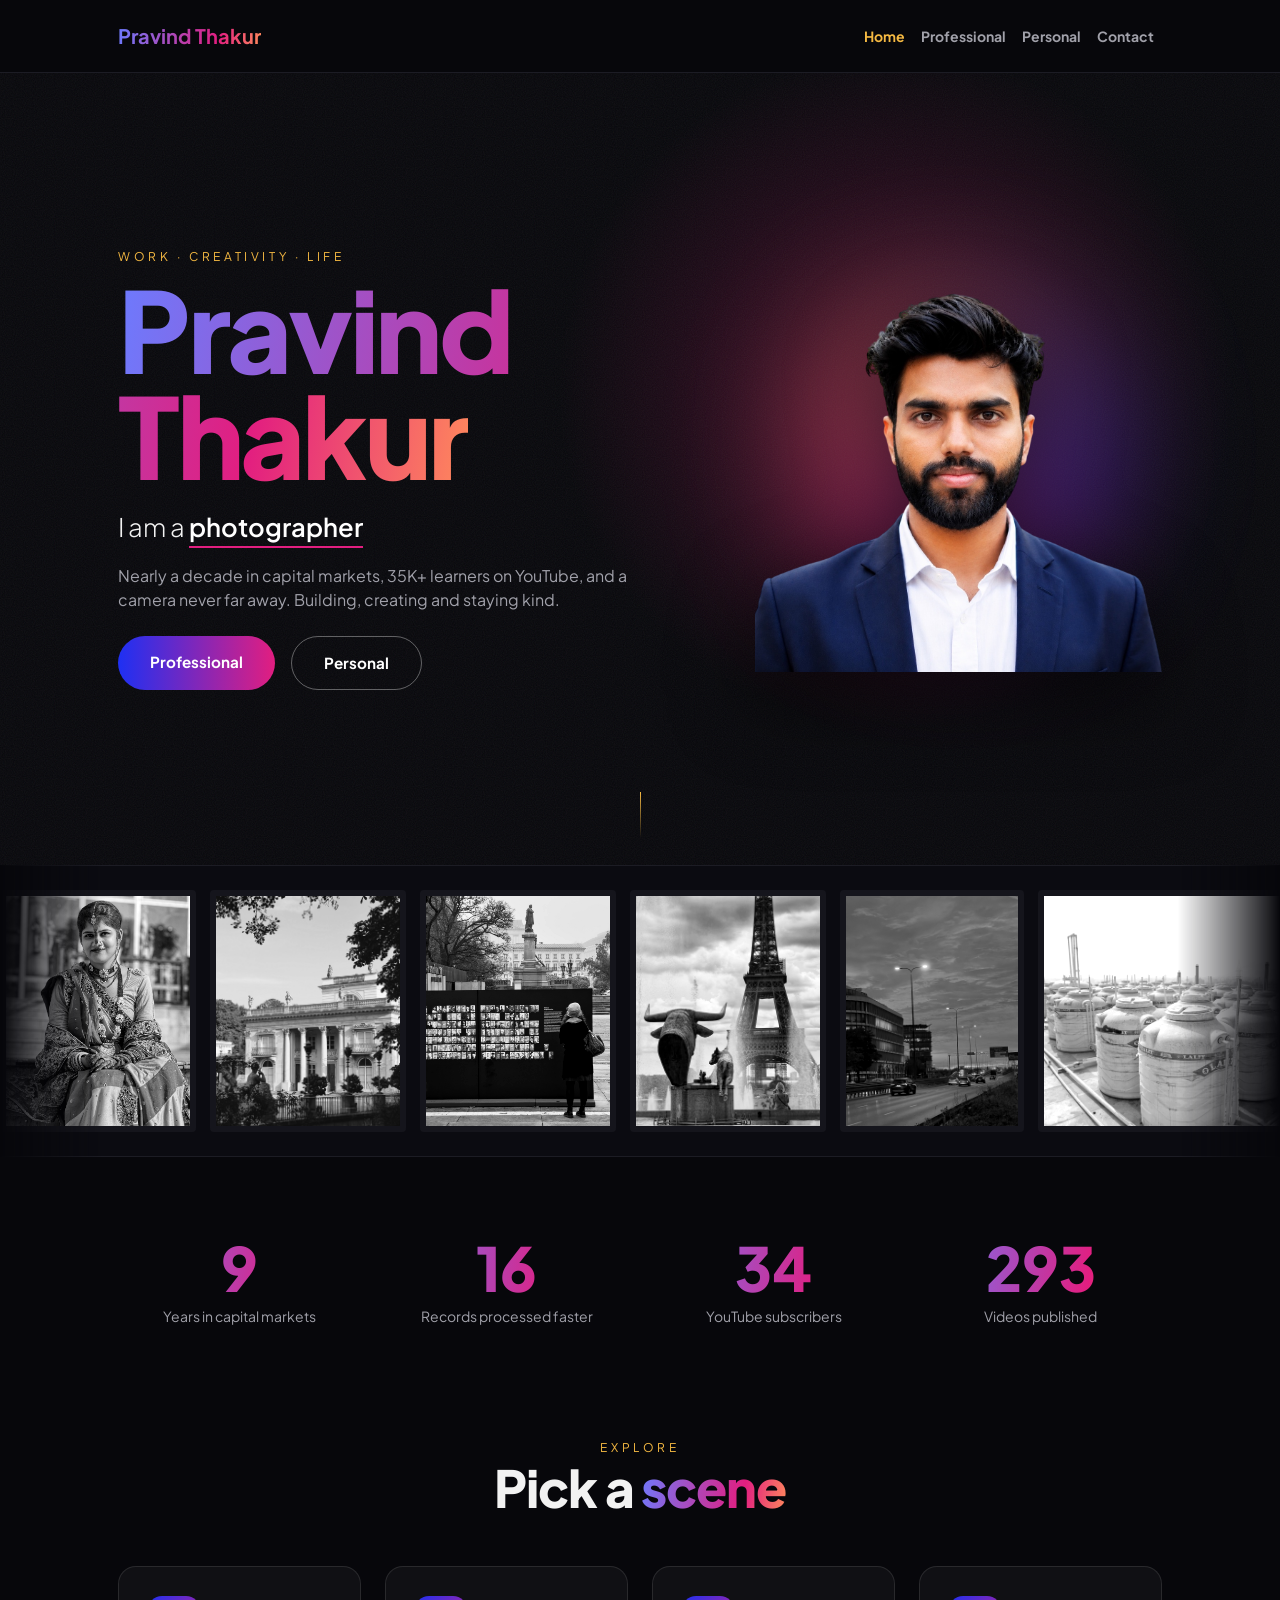
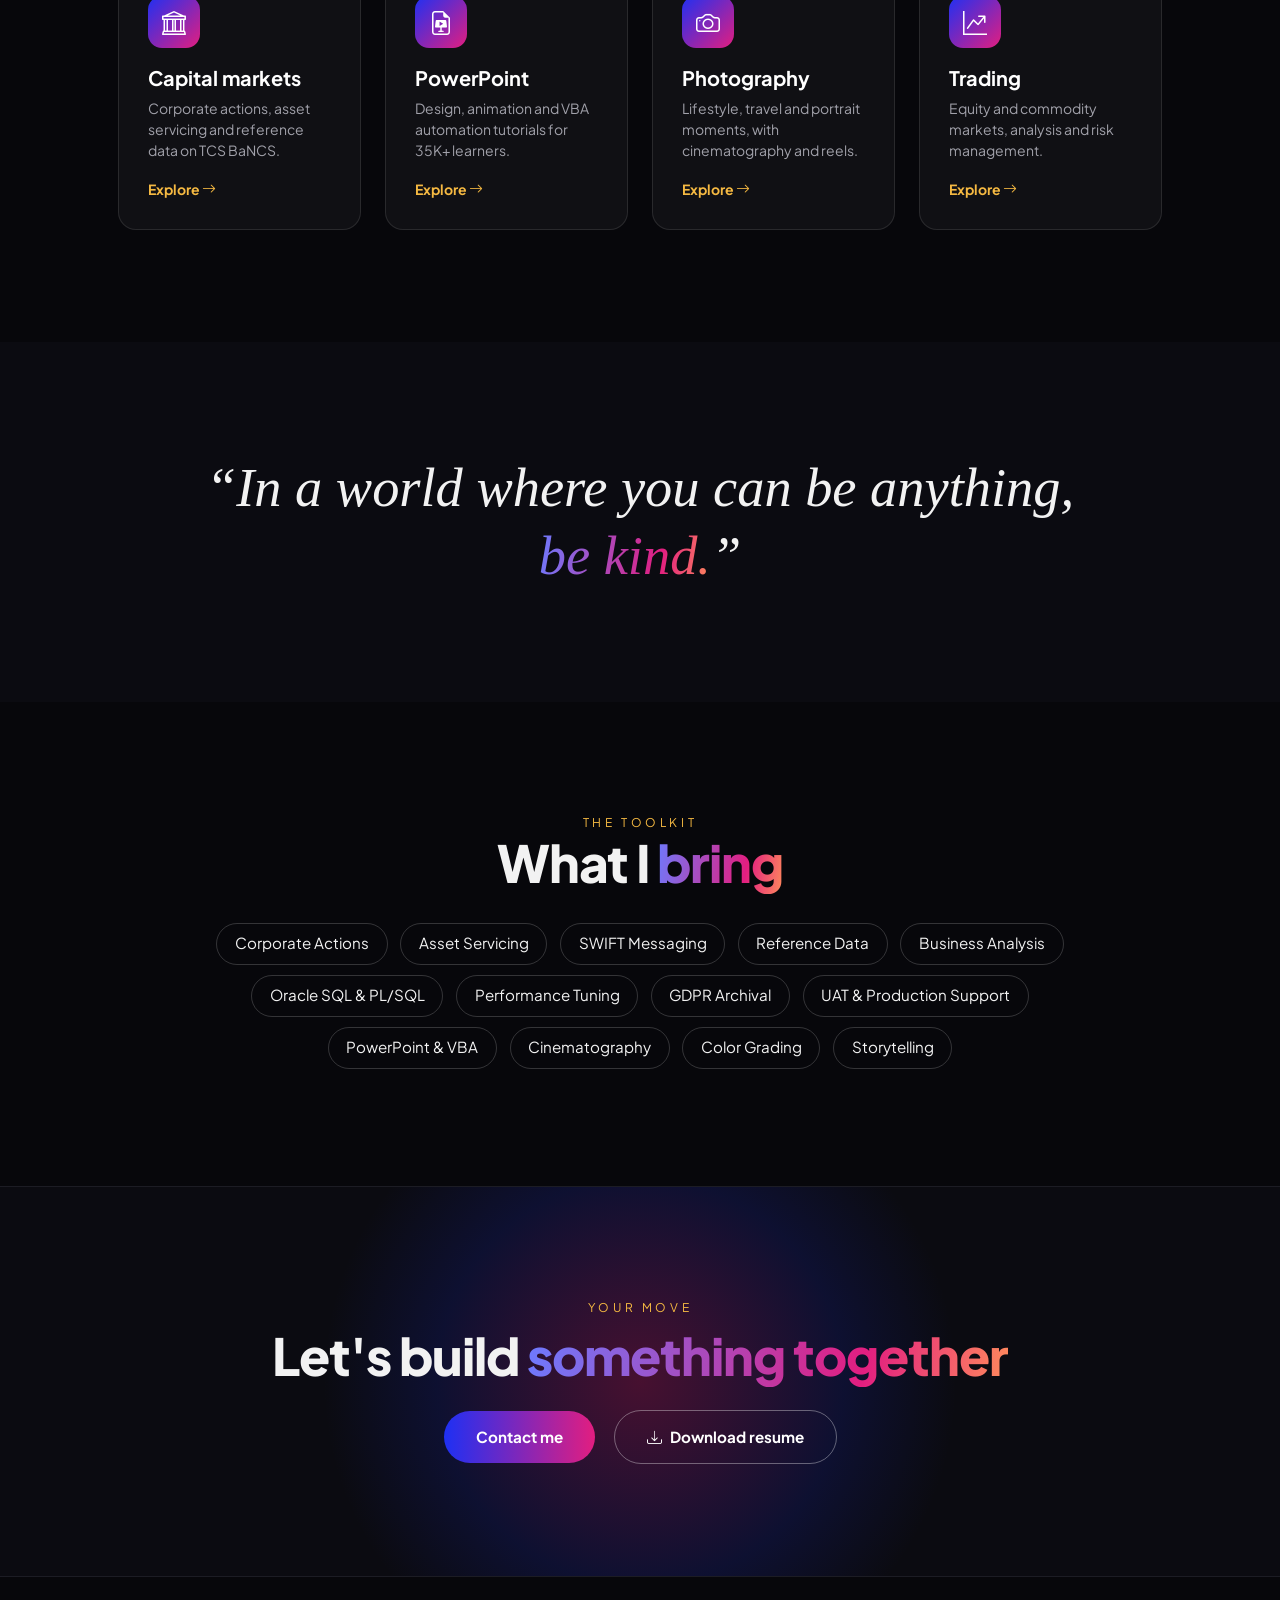
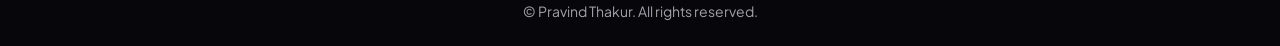
==== commit 75cffc35: "Update index.html" ====
--- a/index.html
+++ b/index.html
@@ -887,79 +887,6 @@
 
             </section>
 
-            <!-- 4. TWO WORLDS -->
-
-            <section class="c-sec" style="padding-top:2rem">
-
-                <div class="container px-5">
-
-                    <div class="text-center mb-5 rv">
-
-                        <div class="c-eyebrow">Two sides</div>
-
-                        <h2 class="c-h2">
-                            One story, <span class="c-grad">two worlds</span>
-                        </h2>
-
-                        <p class="c-muted">Hover to step inside.</p>
-
-                    </div>
-
-                    <div class="c-worlds rv d1">
-
-                        <div class="c-world work">
-
-                            <div class="c-eyebrow" style="color:#9db4ff">
-                                Work
-                            </div>
-
-                            <h3>Capital markets and corporate actions</h3>
-
-                            <div class="more">
-
-                                <p class="mt-2">
-                                    Business Analyst on TCS BaNCS, working with global banks
-                                    across APAC, EMEA, NAM and LATAM on corporate actions,
-                                    SWIFT messaging and reference data.
-                                </p>
-
-                                <a class="c-btn fill" href="Professional.html">
-                                    See my work
-                                </a>
-
-                            </div>
-
-                        </div>
-
-                        <div class="c-world create">
-
-                            <div class="c-eyebrow" style="color:#ffe3d1">
-                                Create
-                            </div>
-
-                            <h3>PowerPoint, photography and trading</h3>
-
-                            <div class="more">
-
-                                <p class="mt-2">
-                                    I teach PowerPoint and automation on YouTube, shoot
-                                    photos and video, and follow equity and commodity markets.
-                                </p>
-
-                                <a class="c-btn line" href="Personal.html">
-                                    Meet the creator
-                                </a>
-
-                            </div>
-
-                        </div>
-
-                    </div>
-
-                </div>
-
-            </section>
-
             <!-- 5. EXPLORE CARDS -->
 
             <section class="c-sec" style="padding-top:2rem">
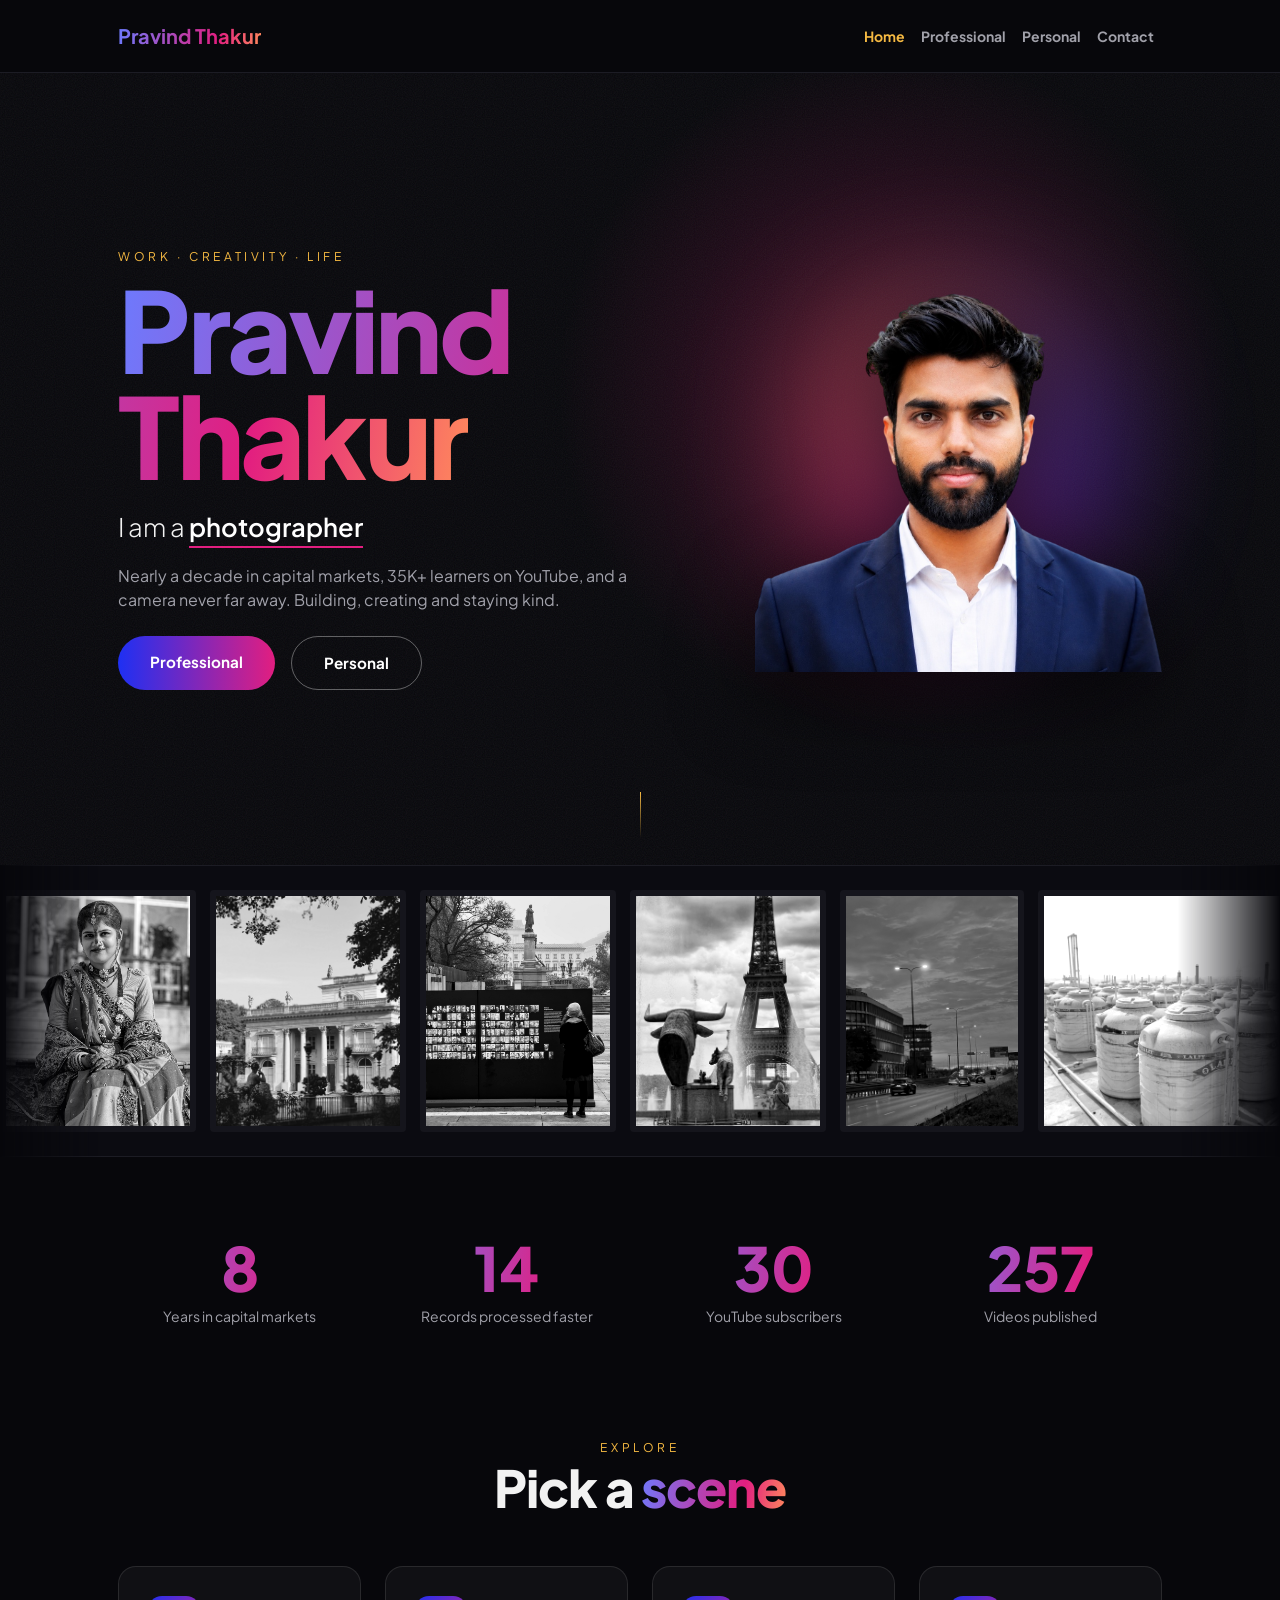
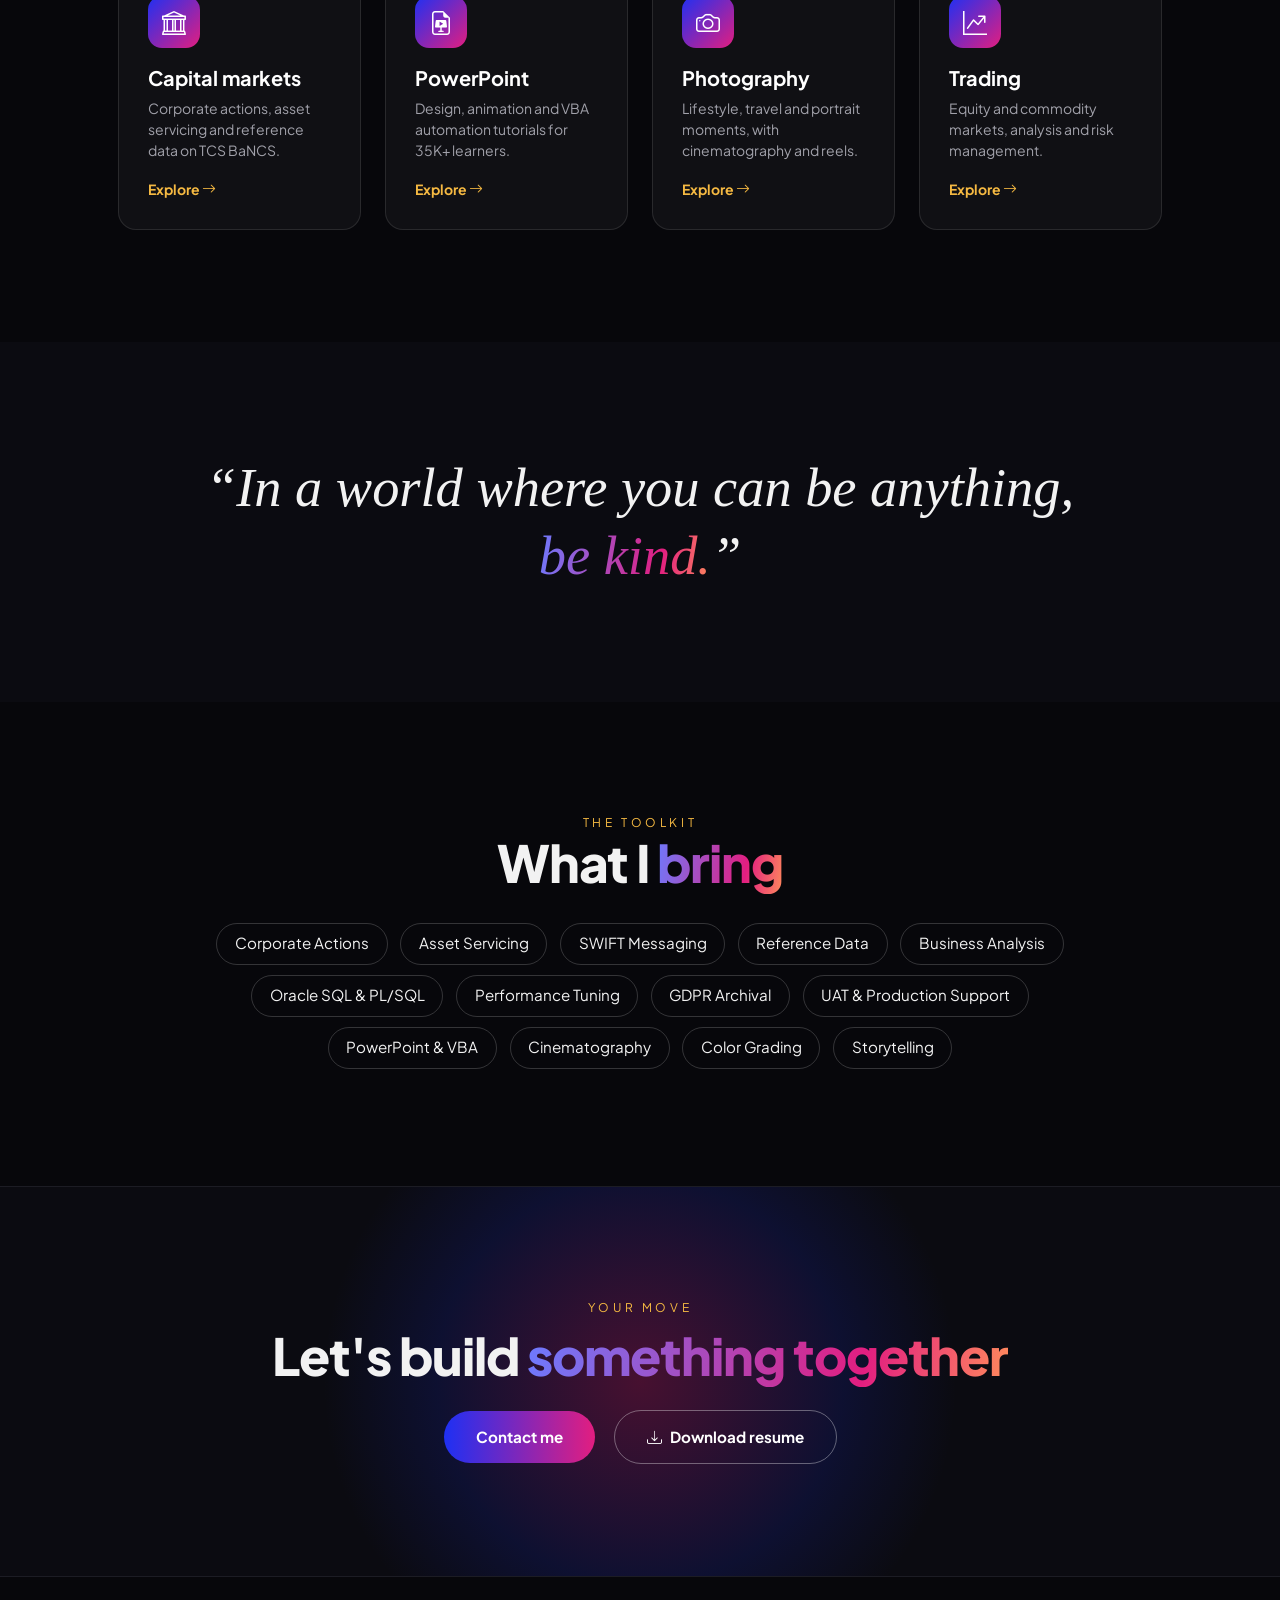
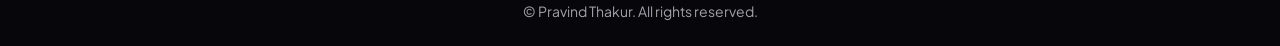
==== commit b3c1609e: "Update navbar styles and structure in index.html" ====
--- a/index.html
+++ b/index.html
@@ -84,8 +84,11 @@
             box-shadow: 0 0 0 0.15rem rgba(245, 185, 66, 0.2);
         }
 
-        .navbar .navbar-toggler-icon {
-            filter: invert(1);
+        @media (max-width: 991.98px) {
+            #navbarSupportedContent .navbar-nav {
+                margin-left: 0 !important;
+                align-items: flex-start;
+            }
         }
 
         /* =========================================
@@ -673,8 +676,8 @@
              NAVIGATION
         ========================================= -->
 
-        <nav class="navbar navbar-expand-lg navbar-light py-3">
-            <div class="container px-5">
+        <nav class="navbar navbar-expand-lg navbar-dark py-3">
+            <div class="container px-4 px-lg-5">
 
                 <a class="navbar-brand" href="index.html">
                     <span class="fw-bolder text-primary">Pravind Thakur</span>
